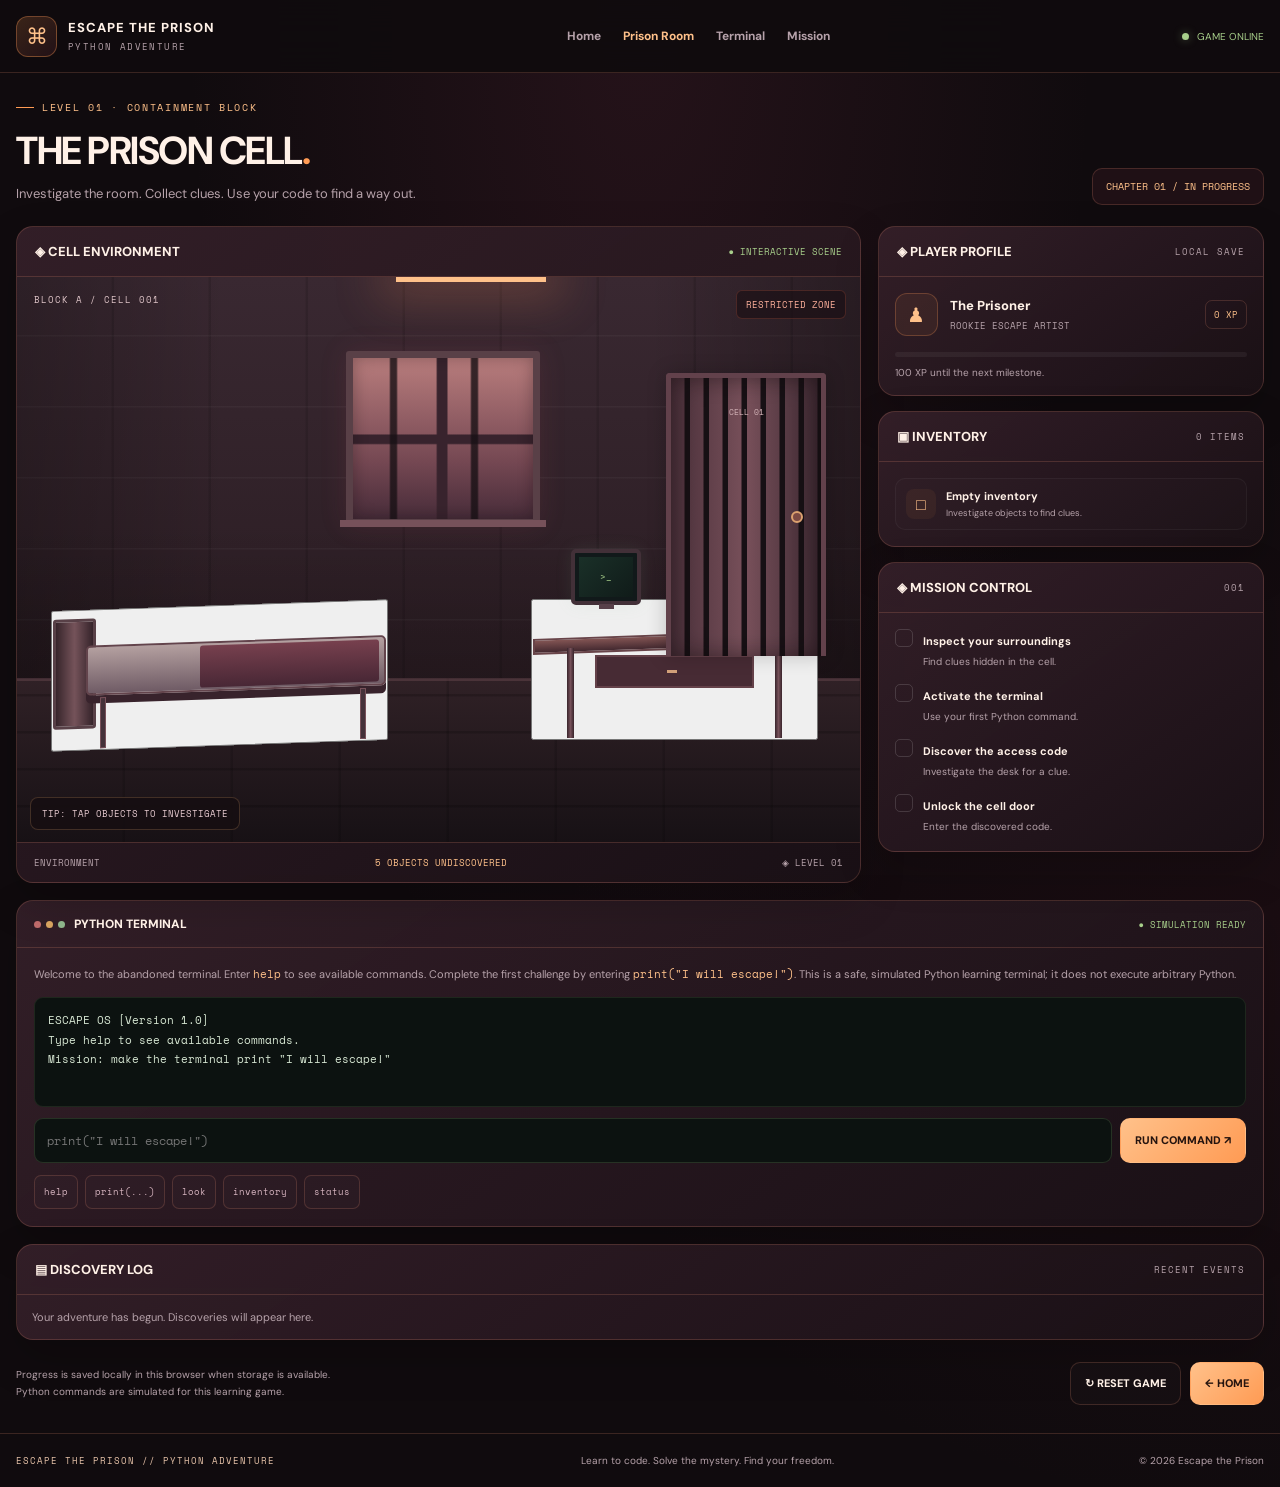
==== prison.html @ 040d76fe "Update print statement from 'Hello' to 'Goodbye'" ====
<!DOCTYPE html>
<html lang="en">
<head>
<meta charset="UTF-8">
<meta name="viewport" content="width=device-width, initial-scale=1.0">
<meta name="theme-color" content="#100b0e">
<meta name="description" content="Escape the Prison — an interactive Python coding adventure. Investigate your cell, discover clues, solve puzzles, and earn your freedom.">
<title>Prison Cell | Escape the Prison</title>

<link rel="preconnect" href="https://fonts.googleapis.com">
<link rel="preconnect" href="https://fonts.gstatic.com" crossorigin>
<link href="https://fonts.googleapis.com/css2?family=DM+Sans:wght@400;500;600;700;800&family=Space+Mono:wght@400;700&display=swap" rel="stylesheet">

<style>
:root {
  --bg:#100b0e;
  --bg2:#190e13;
  --panel:rgba(37,23,30,.88);
  --panel2:rgba(53,28,39,.75);
  --maroon:#702d43;
  --red:#c94e65;
  --orange:#ff9b54;
  --orange-light:#ffc18a;
  --text:#fff1e7;
  --muted:#b6a2aa;
  --border:rgba(255,155,120,.18);
  --green:#a8cf8b;
  --radius:17px;
}

*{box-sizing:border-box;margin:0;padding:0}

html{scroll-behavior:smooth}

body{
  min-height:100vh;
  color:var(--text);
  background:
    radial-gradient(ellipse at 50% 0%,rgba(112,45,67,.22),transparent 50%),
    radial-gradient(ellipse at 100% 65%,rgba(107,30,50,.12),transparent 40%),
    var(--bg);
  font-family:"DM Sans",sans-serif;
  overflow-x:hidden;
}

button,input,textarea{font:inherit}
button,a{-webkit-tap-highlight-color:transparent}
button{cursor:pointer}
button:focus-visible,a:focus-visible,input:focus-visible,textarea:focus-visible{
  outline:2px solid var(--orange);
  outline-offset:3px;
}
a{color:inherit;text-decoration:none}

.container{width:min(1440px,calc(100% - 32px));margin:auto}
.mono{font-family:"Space Mono",monospace}

.navbar{
  position:sticky;
  top:0;
  z-index:50;
  background:rgba(16,11,14,.92);
  border-bottom:1px solid var(--border);
  backdrop-filter:blur(18px);
}

.nav-inner{
  min-height:72px;
  display:flex;
  justify-content:space-between;
  align-items:center;
  gap:20px;
}

.brand{display:flex;align-items:center;gap:11px}
.brand-icon{
  width:41px;height:41px;
  display:grid;place-items:center;
  border:1px solid rgba(255,155,84,.35);
  border-radius:12px;
  background:linear-gradient(140deg,rgba(255,155,84,.18),rgba(112,45,67,.2));
  color:var(--orange-light);
  font-size:22px;
}
.brand-name{font-size:13px;font-weight:800;letter-spacing:1px}
.brand-subtitle{
  display:block;margin-top:4px;
  color:var(--muted);font-size:9px;letter-spacing:1.4px;
  font-family:"Space Mono",monospace;
}
.nav-links{display:flex;align-items:center;gap:22px}
.nav-links a{color:var(--muted);font-size:12px;font-weight:700}
.nav-links a:hover,.nav-links a.active{color:var(--orange-light)}
.status{display:flex;align-items:center;gap:8px;font-size:10px;color:var(--green)}
.status-dot{width:7px;height:7px;background:var(--green);border-radius:50%;box-shadow:0 0 10px #a8cf8b66}

.page-heading{
  padding:27px 0 21px;
  display:flex;
  justify-content:space-between;
  align-items:flex-end;
  gap:20px;
}
.eyebrow{
  display:flex;align-items:center;gap:8px;
  color:var(--orange-light);
  font:10px "Space Mono",monospace;
  letter-spacing:1.7px;
  text-transform:uppercase;
}
.eyebrow:before{content:"";width:18px;height:1px;background:var(--orange)}
h1{font-size:clamp(26px,4vw,39px);letter-spacing:-1.5px;margin-top:10px}
.page-heading p{margin-top:7px;color:var(--muted);font-size:13px;line-height:1.7}
.level-badge{
  border:1px solid var(--border);
  border-radius:10px;
  padding:10px 13px;
  background:rgba(112,45,67,.16);
  color:var(--orange-light);
  white-space:nowrap;
  font:10px "Space Mono",monospace;
}

.glass{
  border:1px solid var(--border);
  border-radius:var(--radius);
  background:linear-gradient(145deg,rgba(54,32,42,.9),rgba(26,17,22,.94));
  box-shadow:0 18px 45px rgba(0,0,0,.19);
}

.game-layout{
  display:grid;
  grid-template-columns:minmax(0,1.75fr) minmax(280px,.8fr);
  gap:17px;
  align-items:start;
}

.scene-panel{overflow:hidden}
.panel-heading{
  display:flex;justify-content:space-between;align-items:center;gap:12px;
  padding:16px 18px;border-bottom:1px solid var(--border);
}
.panel-heading h2{font-size:13px;font-weight:800}
.small-label{font:9px "Space Mono",monospace;color:var(--muted);letter-spacing:1px}
.live-label{color:var(--green);font:9px "Space Mono",monospace}

.room{
  position:relative;
  min-height:420px;
  height:clamp(420px,47vw,565px);
  overflow:hidden;
  isolation:isolate;
  background:#21171b;
}

/* Stylized room environment */
.back-wall{
  position:absolute;inset:0 0 27%;
  background:
    linear-gradient(90deg,rgba(0,0,0,.22),transparent 25%,transparent 75%,rgba(0,0,0,.3)),
    repeating-linear-gradient(0deg,transparent 0 69px,rgba(255,255,255,.035) 70px 71px),
    repeating-linear-gradient(90deg,transparent 0 94px,rgba(0,0,0,.12) 95px 97px),
    linear-gradient(180deg,#392831,#2a1c22);
}
.back-wall:after{
  content:"";
  position:absolute;inset:0;
  background:linear-gradient(180deg,transparent 60%,rgba(0,0,0,.2));
}
.floor{
  position:absolute;bottom:0;left:0;right:0;height:29%;
  background:
    repeating-linear-gradient(0deg,transparent 0 34px,rgba(0,0,0,.19) 35px 37px),
    repeating-linear-gradient(90deg,transparent 0 105px,rgba(0,0,0,.15) 106px 108px),
    linear-gradient(180deg,#302126,#171115);
  clip-path:polygon(0 0,100% 0,100% 100%,0 100%);
}
.floor:before{
  content:"";position:absolute;left:0;right:0;top:0;height:3px;
  background:#6c4a50;opacity:.45;
}

.ceiling-light{
  position:absolute;top:0;left:45%;width:150px;height:5px;
  background:#ffc18a;box-shadow:0 0 45px 17px #e8895940;
}
.room-number{
  position:absolute;top:16px;left:17px;z-index:3;
  color:#dfc5c8;font:9px "Space Mono",monospace;letter-spacing:1px;
}
.room-warning{
  position:absolute;top:13px;right:14px;z-index:3;
  border:1px solid #d86a4838;border-radius:6px;
  padding:7px 9px;background:#190e1399;
  color:#ffb19c;font:9px "Space Mono",monospace;
}

/* Window and bars */
.window-object{
  position:absolute;top:13%;left:39%;width:23%;height:31%;
  min-width:92px;min-height:90px;
  border:7px solid #594047;
  border-radius:3px;
  background:
    linear-gradient(90deg,transparent 46%,#38232d 47% 52%,transparent 53%),
    linear-gradient(0deg,transparent 46%,#38232d 47% 52%,transparent 53%),
    linear-gradient(180deg,#b97d7d,#744752 65%,#472c39);
  box-shadow:0 0 28px #c94e6520,inset 0 0 15px #120a0d55;
}
.window-object:before{
  content:"";position:absolute;inset:0;
  background:repeating-linear-gradient(90deg,transparent 0 20%,#171014 21% 24%,transparent 25% 45%);
  opacity:.8;
}
.window-object:after{
  content:"";position:absolute;left:-13px;right:-13px;bottom:-8px;height:7px;
  background:#76515a;
}

/* Bed */
.bed-object{
  position:absolute;left:4%;bottom:17%;width:40%;height:25%;
  transform:skewY(-2deg);
}
.bed-head{
  position:absolute;left:0;top:5%;width:13%;height:80%;
  border:3px solid #584047;border-radius:3px;
  background:linear-gradient(90deg,#37252b,#75535a,#35232a);
}
.bed-mattress{
  position:absolute;left:10%;right:0;top:25%;height:36%;
  border:2px solid #63444c;border-radius:5px;
  background:linear-gradient(180deg,#b4a0a0,#6f5b65);
  box-shadow:0 8px 0 #38232c;
}
.bed-blanket{
  position:absolute;left:44%;right:2%;top:28%;height:30%;
  border-radius:3px;background:linear-gradient(180deg,#77404e,#482735);
}
.bed-leg{
  position:absolute;bottom:0;width:6px;height:37%;
  background:#443139;border:1px solid #78515a;
}
.bed-leg.one{left:14%}.bed-leg.two{right:6%}

/* Desk */
.desk-object{
  position:absolute;right:5%;bottom:18%;width:34%;height:25%;
}
.desk-top{
  position:absolute;left:0;right:0;top:24%;height:12%;
  border:2px solid #684449;
  background:linear-gradient(180deg,#825453,#42282f);
  transform:skewY(-2deg);
}
.desk-leg{
  position:absolute;top:34%;bottom:0;width:7px;
  background:linear-gradient(90deg,#38242b,#76515a,#39242b);
}
.desk-leg.left{left:12%}.desk-leg.right{right:12%}
.desk-drawer{
  position:absolute;left:22%;right:22%;top:39%;height:24%;
  border:2px solid #644149;background:#472b34;
}
.desk-drawer:after{
  content:"";position:absolute;top:45%;left:45%;width:10px;height:3px;
  background:#d3a17a;
}

/* Terminal on desk */
.terminal-object{
  position:absolute;right:26%;bottom:42%;width:70px;height:56px;
  border:4px solid #423038;border-radius:5px;
  background:#11191a;box-shadow:0 0 17px #8fcf9b18;
}
.terminal-screen{
  position:absolute;inset:4px;
  display:flex;align-items:center;justify-content:center;
  color:#a8cf8b;background:linear-gradient(135deg,#1a3028,#101b19);
  font:9px "Space Mono",monospace;
}
.terminal-object:after{
  content:"";position:absolute;left:24px;bottom:-8px;width:15px;height:5px;background:#574049;
}

/* Door */
.door-object{
  position:absolute;right:4%;top:17%;width:19%;height:50%;
  min-width:64px;
  border:5px solid #62414b;border-bottom:0;border-radius:4px 4px 0 0;
  background:
    repeating-linear-gradient(90deg,transparent 0 13px,#171014 14px 19px),
    linear-gradient(90deg,#4a303a,#78505a,#3b2730);
  box-shadow:inset 0 0 25px #10090c88,0 0 20px #0003;
}
.door-object:before{
  content:"";position:absolute;top:48%;right:12%;width:8px;height:8px;
  border:2px solid #dca16f;border-radius:50%;background:#7d4a43;
}
.door-object:after{
  content:"CELL 01";position:absolute;top:10%;left:0;right:0;
  text-align:center;color:#d6b6ba;font:8px "Space Mono",monospace;
}

/* Interactive object controls */
.room-object{
  cursor:pointer;
  transition:filter .2s,outline-color .2s;
}
.room-object:hover,.room-object:focus-visible{
  filter:brightness(1.22);
  outline:1px solid #ffb87b;
  outline-offset:4px;
}
.room-object:focus{outline-offset:4px}
.object-tip{
  position:absolute;left:50%;bottom:105%;
  transform:translateX(-50%);
  padding:5px 7px;border:1px solid #ffb87b40;border-radius:5px;
  color:#ffe0c4;background:#160e12;
  white-space:nowrap;font:8px "Space Mono",monospace;
  opacity:0;pointer-events:none;transition:opacity .2s;
}
.room-object:hover .object-tip,.room-object:focus-visible .object-tip{opacity:1}

.room-hint{
  position:absolute;left:13px;bottom:12px;z-index:4;
  padding:9px 11px;border:1px solid #ffb87b30;border-radius:8px;
  color:#e7cbd0;background:#160e12df;
  font:9px "Space Mono",monospace;
}

.scene-footer{
  display:flex;align-items:center;justify-content:space-between;gap:10px;
  padding:13px 17px;color:var(--muted);font:9px "Space Mono",monospace;
  border-top:1px solid var(--border);
}
.scene-footer strong{color:var(--orange-light);font-weight:400}

.sidebar{display:grid;gap:15px}
.side-body{padding:16px}
.player-row{display:flex;align-items:center;gap:12px}
.avatar{
  width:43px;height:43px;display:grid;place-items:center;flex-shrink:0;
  border:1px solid #ff9b5440;border-radius:12px;
  color:var(--orange-light);background:#ff9b5412;font-size:20px;
}
.player-name{font-size:13px;font-weight:800}
.player-rank{margin-top:5px;color:var(--muted);font:9px "Space Mono",monospace}
.xp-pill{
  margin-left:auto;padding:7px 8px;border:1px solid var(--border);
  border-radius:7px;color:var(--orange-light);font:9px "Space Mono",monospace;
}
.xp-track{height:5px;margin-top:16px;background:#ffffff0d;border-radius:20px;overflow:hidden}
.xp-fill{height:100%;width:0;background:linear-gradient(90deg,var(--maroon),var(--orange));transition:width .3s}
.xp-note{margin-top:9px;color:var(--muted);font-size:10px}

.object-list{display:grid;gap:8px}
.object-entry{
  display:flex;align-items:center;gap:10px;padding:10px;
  border:1px solid #ffffff0b;border-radius:10px;background:#ffffff03;
}
.object-entry .icon{width:30px;height:30px;display:grid;place-items:center;border-radius:8px;background:#ff9b5410;color:var(--orange-light)}
.object-entry strong{display:block;font-size:11px}
.object-entry small{display:block;margin-top:4px;color:var(--muted);font-size:9px}
.object-entry .state{margin-left:auto;color:#c19aa6;font:8px "Space Mono",monospace}
.object-entry.found{border-color:#a8cf8b30}
.object-entry.found .state{color:var(--green)}

.mission-item{display:flex;align-items:flex-start;gap:10px;margin-bottom:14px}
.mission-item:last-child{margin-bottom:0}
.check{
  width:18px;height:18px;display:grid;place-items:center;flex-shrink:0;
  border:1px solid #ffffff24;border-radius:5px;color:transparent;font-size:11px;
}
.mission-item.done .check{border-color:#a8cf8b66;color:#a8cf8b;background:#a8cf8b13}
.mission-item strong{font-size:11px;font-weight:700}
.mission-item p{margin-top:4px;color:var(--muted);font-size:10px;line-height:1.6}

.action-button,.btn{
  min-height:43px;display:inline-flex;align-items:center;justify-content:center;gap:8px;
  padding:0 14px;border:1px solid transparent;border-radius:10px;
  font-size:11px;font-weight:800;transition:.2s;
}
.primary{
  color:#25140f;background:linear-gradient(135deg,var(--orange-light),var(--orange));
}
.primary:hover{filter:brightness(1.08);transform:translateY(-1px)}
.secondary{border-color:var(--border);color:var(--text);background:#ffffff05}
.secondary:hover{background:#ff9b5410;border-color:#ff9b5466}
.full{width:100%}

.terminal-panel{margin-top:17px;overflow:hidden}
.terminal-toolbar{
  display:flex;align-items:center;justify-content:space-between;gap:10px;
  padding:15px 17px;border-bottom:1px solid var(--border);
}
.terminal-title{display:flex;align-items:center;gap:9px;font-size:12px;font-weight:800}
.terminal-dots{display:flex;gap:5px}
.terminal-dots i{width:7px;height:7px;border-radius:50%;background:#bd6a6a}
.terminal-dots i:nth-child(2){background:#d6a35f}
.terminal-dots i:nth-child(3){background:#8db58a}
.terminal-status{font:9px "Space Mono",monospace;color:var(--green)}
.terminal-content{padding:17px}
.terminal-intro{color:var(--muted);font-size:11px;line-height:1.8;margin-bottom:12px}
.terminal-intro code{color:var(--orange-light);font-family:"Space Mono",monospace}
.terminal-output{
  min-height:110px;max-height:190px;overflow:auto;
  padding:13px;border:1px solid #a8cf8b1c;border-radius:9px;
  color:#d7e7d3;background:#0c1210;
  font:11px/1.8 "Space Mono",monospace;white-space:pre-wrap;overflow-wrap:anywhere;
}
.terminal-line{color:#a8cf8b}
.terminal-error{color:#ff9999}
.terminal-success{color:#ffd09b}
.terminal-form{display:flex;gap:8px;margin-top:11px}
.terminal-form input{
  width:100%;min-width:0;min-height:45px;padding:10px 12px;
  border:1px solid #a8cf8b2b;border-radius:9px;
  color:#cde7c4;background:#0c1210;
  font:12px "Space Mono",monospace;
}
.terminal-form button{flex-shrink:0}
.terminal-help{display:flex;flex-wrap:wrap;gap:7px;margin-top:12px}
.command-chip{
  min-height:34px;padding:6px 9px;border:1px solid var(--border);border-radius:7px;
  color:#d7b5c0;background:#ffffff04;font:9px "Space Mono",monospace;
}
.command-chip:hover{border-color:#ff9b5477;color:var(--orange-light)}

.log-panel{margin-top:17px}
.log-body{padding:15px}
.log-list{display:grid;gap:10px}
.log-line{display:flex;gap:9px;color:var(--muted);font-size:10px;line-height:1.6}
.log-line span{color:var(--orange-light);font-family:"Space Mono",monospace;flex-shrink:0}
.log-empty{color:var(--muted);font-size:11px}

.bottom-actions{
  display:flex;justify-content:space-between;align-items:center;gap:12px;
  padding:22px 0 28px;
}
.bottom-actions p{color:var(--muted);font-size:10px;line-height:1.7}
.action-group{display:flex;flex-wrap:wrap;gap:9px}

.modal-backdrop{
  position:fixed;inset:0;z-index:100;
  display:none;align-items:center;justify-content:center;
  padding:18px;background:#080508d9;backdrop-filter:blur(8px);
}
.modal-backdrop.open{display:flex}
.modal{
  width:min(440px,100%);padding:23px;
  border:1px solid #ff9b5444;border-radius:18px;
  background:linear-gradient(145deg,#351e29,#160f13);
  box-shadow:0 25px 90px #0009;
}
.modal-top{display:flex;align-items:center;justify-content:space-between;gap:12px}
.modal-top h2{font-size:18px}
.close-modal{
  width:35px;height:35px;border:1px solid var(--border);border-radius:9px;
  color:var(--text);background:#ffffff05;font-size:20px;
}
.modal-description{margin-top:14px;color:var(--muted);font-size:12px;line-height:1.8}
.modal-content{margin-top:17px}
.modal-content label{display:block;margin-bottom:8px;color:var(--orange-light);font-size:11px}
.modal-input{
  width:100%;min-height:47px;padding:12px;border:1px solid var(--border);
  border-radius:9px;color:var(--text);background:#100b0e;
}
.modal-feedback{margin-top:12px;min-height:20px;color:var(--muted);font-size:11px;line-height:1.6}
.modal-actions{display:flex;gap:9px;margin-top:15px}
.modal-actions button{flex:1}

.toast{
  position:fixed;right:18px;bottom:18px;z-index:150;
  width:min(350px,calc(100% - 36px));padding:15px 17px;
  border:1px solid #ff9b5444;border-radius:13px;
  background:#21141bef;box-shadow:0 15px 45px #0006;
  opacity:0;transform:translateY(12px);pointer-events:none;transition:.22s;
}
.toast.show{opacity:1;transform:translateY(0)}
.toast strong{display:block;color:var(--orange-light);font-size:12px}
.toast p{margin-top:5px;color:var(--muted);font-size:11px;line-height:1.6}

.footer{border-top:1px solid var(--border);padding:20px 0;color:var(--muted);font-size:10px}
.footer-inner{display:flex;justify-content:space-between;gap:15px;flex-wrap:wrap}
.footer-brand{color:#e8c4aa;font:9px "Space Mono",monospace;letter-spacing:1px}

@media(max-width:1000px){
  .game-layout{grid-template-columns:minmax(0,1.4fr) minmax(250px,.8fr)}
  .room{min-height:380px;height:430px}
  .nav-links{gap:13px}
}
@media(max-width:760px){
  .nav-inner{flex-wrap:wrap;padding:12px 0}
  .nav-links{order:3;width:100%;justify-content:space-between;padding-top:6px}
  .nav-links a{font-size:11px}
  .status{font-size:9px}
  .game-layout{grid-template-columns:1fr}
  .room{height:clamp(370px,90vw,490px);min-height:370px}
  .sidebar{grid-template-columns:repeat(2,minmax(0,1fr))}
  .sidebar .mission-card{grid-column:1/-1}
}
@media(max-width:480px){
  .container{width:calc(100% - 22px)}
  .brand-name{font-size:11px}
  .brand-subtitle{font-size:8px}
  .brand-icon{width:36px;height:36px}
  .status{display:none}
  .page-heading{align-items:flex-start;flex-direction:column}
  h1{font-size:29px}
  .level-badge{font-size:9px}
  .panel-heading{padding:13px}
  .room{height:390px;min-height:390px}
  .window-object{left:35%;width:27%;height:27%}
  .bed-object{left:2%;width:43%}
  .desk-object{right:3%;width:36%}
  .door-object{right:2%;width:19%}
  .terminal-object{width:55px;height:46px;right:25%}
  .room-hint{font-size:8px;max-width:70%;line-height:1.6}
  .sidebar{grid-template-columns:1fr}
  .sidebar .mission-card{grid-column:auto}
  .terminal-form{flex-wrap:wrap}
  .terminal-form button{width:100%}
  .bottom-actions{align-items:flex-start;flex-direction:column}
  .action-group{width:100%}
  .action-group button{flex:1}
}
@media(prefers-reduced-motion:reduce){
  *,*::before,*::after{scroll-behavior:auto!important;transition-duration:.01ms!important}
}
</style>
</head>

<body>
<header class="navbar">
  <div class="container nav-inner">
    <a href="index.html" class="brand" aria-label="Return to Escape the Prison home">
      <div class="brand-icon" aria-hidden="true">⌘</div>
      <div>
        <div class="brand-name">ESCAPE THE PRISON</div>
        <span class="brand-subtitle">PYTHON ADVENTURE</span>
      </div>
    </a>

    <nav class="nav-links" aria-label="Main navigation">
      <a href="index.html">Home</a>
      <a href="#room" class="active">Prison Room</a>
      <a href="#terminal">Terminal</a>
      <a href="#mission">Mission</a>
    </nav>

    <div class="status"><span class="status-dot"></span> GAME ONLINE</div>
  </div>
</header>

<main class="container">
  <section class="page-heading">
    <div>
      <div class="eyebrow">LEVEL 01 · CONTAINMENT BLOCK</div>
      <h1>THE PRISON CELL<span style="color:var(--orange)">.</span></h1>
      <p>Investigate the room. Collect clues. Use your code to find a way out.</p>
    </div>
    <div class="level-badge">CHAPTER 01 / <span id="levelStatus">IN PROGRESS</span></div>
  </section>

  <div class="game-layout">
    <section class="glass scene-panel" id="room">
      <div class="panel-heading">
        <h2>◈ CELL ENVIRONMENT</h2>
        <span class="live-label">● INTERACTIVE SCENE</span>
      </div>

      <div class="room" aria-label="Interactive illustrated prison room">
        <div class="back-wall"></div>
        <div class="ceiling-light"></div>
        <div class="floor"></div>

        <div class="room-number">BLOCK A / CELL 001</div>
        <div class="room-warning">RESTRICTED ZONE</div>

        <button class="window-object room-object" data-object="window" aria-label="Investigate barred window" type="button">
          <span class="object-tip">BARRED WINDOW</span>
        </button>

        <button class="bed-object room-object" data-object="bed" aria-label="Investigate prison bed" type="button">
          <span class="object-tip">OLD BED</span>
          <span class="bed-head"></span>
          <span class="bed-mattress"></span>
          <span class="bed-blanket"></span>
          <span class="bed-leg one"></span>
          <span class="bed-leg two"></span>
        </button>

        <button class="desk-object room-object" data-object="desk" aria-label="Investigate desk and drawer" type="button">
          <span class="object-tip">WOODEN DESK</span>
          <span class="desk-top"></span>
          <span class="desk-leg left"></span>
          <span class="desk-leg right"></span>
          <span class="desk-drawer"></span>
        </button>

        <button class="terminal-object room-object" data-object="computer" aria-label="Investigate abandoned computer" type="button">
          <span class="object-tip">ABANDONED TERMINAL</span>
          <span class="terminal-screen">>_</span>
        </button>

        <button class="door-object room-object" data-object="door" aria-label="Investigate locked cell door" type="button">
          <span class="object-tip">LOCKED EXIT</span>
        </button>

        <div class="room-hint">TIP: TAP OBJECTS TO INVESTIGATE</div>
      </div>

      <div class="scene-footer">
        <span>ENVIRONMENT</span>
        <strong id="sceneStatus">4 OBJECTS UNDISCOVERED</strong>
        <span>◈ LEVEL 01</span>
      </div>
    </section>

    <aside class="sidebar">
      <section class="glass">
        <div class="panel-heading"><h2>◈ PLAYER PROFILE</h2><span class="small-label">LOCAL SAVE</span></div>
        <div class="side-body">
          <div class="player-row">
            <div class="avatar">♟</div>
            <div>
              <div class="player-name">The Prisoner</div>
              <div class="player-rank" id="rankText">ROOKIE ESCAPE ARTIST</div>
            </div>
            <div class="xp-pill"><span id="xpValue">0</span> XP</div>
          </div>
          <div class="xp-track"><div class="xp-fill" id="xpFill"></div></div>
          <p class="xp-note" id="xpNote">Complete tasks to earn experience.</p>
        </div>
      </section>

      <section class="glass">
        <div class="panel-heading"><h2>▣ INVENTORY</h2><span class="small-label" id="inventoryCount">0 ITEMS</span></div>
        <div class="side-body">
          <div class="object-list" id="inventoryList">
            <div class="object-entry">
              <div class="icon">□</div>
              <div><strong>Empty inventory</strong><small>Investigate objects to find clues.</small></div>
            </div>
          </div>
        </div>
      </section>

      <section class="glass mission-card" id="mission">
        <div class="panel-heading"><h2>◈ MISSION CONTROL</h2><span class="small-label">001</span></div>
        <div class="side-body">
          <div class="mission-item" id="taskInspect">
            <span class="check">✓</span>
            <div><strong>Inspect your surroundings</strong><p>Find clues hidden in the cell.</p></div>
          </div>
          <div class="mission-item" id="taskCode">
            <span class="check">✓</span>
            <div><strong>Activate the terminal</strong><p>Use your first Python command.</p></div>
          </div>
          <div class="mission-item" id="taskDesk">
            <span class="check">✓</span>
            <div><strong>Discover the access code</strong><p>Investigate the desk for a clue.</p></div>
          </div>
          <div class="mission-item" id="taskDoor">
            <span class="check">✓</span>
            <div><strong>Unlock the cell door</strong><p>Enter the discovered code.</p></div>
          </div>
        </div>
      </section>
    </aside>
  </div>

  <section class="glass terminal-panel" id="terminal">
    <div class="terminal-toolbar">
      <div class="terminal-title">
        <span class="terminal-dots"><i></i><i></i><i></i></span>
        PYTHON TERMINAL
      </div>
      <span class="terminal-status">● SIMULATION READY</span>
    </div>
    <div class="terminal-content">
      <p class="terminal-intro">
        Welcome to the abandoned terminal. Enter <code>help</code> to see available commands.
        Complete the first challenge by entering <code>print("I will escape!")</code>.
        This is a safe, simulated Python learning terminal; it does not execute arbitrary Python.
      </p>

      <div class="terminal-output" id="terminalOutput" role="log" aria-live="polite">ESCAPE OS [Version 1.0]
Type help to see available commands.
Mission: make the terminal print "I will escape!"</div>

      <form class="terminal-form" id="terminalForm">
        <input id="terminalInput" type="text" maxlength="180" autocomplete="off" spellcheck="false" aria-label="Enter a simulated Python command" placeholder='print("I will escape!")'>
        <button class="action-button primary" type="submit">RUN COMMAND ↗</button>
      </form>

      <div class="terminal-help">
        <button type="button" class="command-chip" data-command="help">help</button>
        <button type="button" class="command-chip" data-command='print("I will escape!")'>print(...)</button>
        <button type="button" class="command-chip" data-command="look">look</button>
        <button type="button" class="command-chip" data-command="inventory">inventory</button>
        <button type="button" class="command-chip" data-command="status">status</button>
      </div>
    </div>
  </section>

  <section class="glass log-panel">
    <div class="panel-heading"><h2>▤ DISCOVERY LOG</h2><span class="small-label">RECENT EVENTS</span></div>
    <div class="log-body">
      <div class="log-list" id="logList" aria-live="polite">
        <p class="log-empty">Your adventure has begun. Discoveries will appear here.</p>
      </div>
    </div>
  </section>

  <div class="bottom-actions">
    <p>Progress is saved locally in this browser when storage is available.<br>Python commands are simulated for this learning game.</p>
    <div class="action-group">
      <button type="button" class="action-button secondary" id="resetButton">↻ RESET GAME</button>
      <a href="index.html" class="action-button primary">← HOME</a>
    </div>
  </div>
</main>

<footer class="footer">
  <div class="container footer-inner">
    <div class="footer-brand">ESCAPE THE PRISON // PYTHON ADVENTURE</div>
    <p>Learn to code. Solve the mystery. Find your freedom.</p>
    <p>© <span id="year"></span> Escape the Prison</p>
  </div>
</footer>

<div class="modal-backdrop" id="modalBackdrop" role="dialog" aria-modal="true" aria-labelledby="modalTitle">
  <section class="modal">
    <div class="modal-top">
      <h2 id="modalTitle">INVESTIGATION</h2>
      <button type="button" class="close-modal" id="closeModal" aria-label="Close dialog">×</button>
    </div>
    <p class="modal-description" id="modalDescription"></p>
    <div class="modal-content" id="modalContent"></div>
    <div class="modal-feedback" id="modalFeedback" aria-live="polite"></div>
    <div class="modal-actions" id="modalActions"></div>
  </section>
</div>

<div class="toast" id="toast" role="status" aria-live="polite">
  <strong id="toastTitle">MISSION CONTROL</strong>
  <p id="toastMessage"></p>
</div>

<script>
"use strict";

/* -------------------------------------------------------
   ESCAPE THE PRISON
   Browser-based game state and simulated Python terminal.
------------------------------------------------------- */

const $ = (selector) => document.querySelector(selector);

const OBJECTS = {
  bed: {
    title: "OLD PRISON BED",
    description: "The mattress is worn out, but something seems tucked beneath its edge.",
    item: "Folded Note",
    icon: "▤",
    clue: 'A folded note reads: "The desk remembers what the guards forget."'
  },
  window: {
    title: "BARRED WINDOW",
    description: "You can see the evening sky through thick metal bars. The window cannot be opened from here.",
    item: "Window Observation",
    icon: "▥",
    clue: "The window offers a view of the cell block. There is no safe exit here; you need to solve the door puzzle."
  },
  desk: {
    title: "WOODEN DESK",
    description: "Inside the drawer, you discover a small card with an access code.",
    item: "Access Card",
    icon: "▣",
    clue: "ACCESS CODE DISCOVERED: 4312. Keep this code for the locked door."
  },
  computer: {
    title: "ABANDONED TERMINAL",
    description: "The old computer still has power. Its screen displays a Python prompt.",
    item: "Terminal Access",
    icon: "⌨",
    clue: 'The terminal is active. Your first challenge is print("I will escape!").'
  },
  door: {
    title: "CONTAINMENT DOOR",
    description: "A heavy steel door blocks the exit. A keypad is mounted beside the frame.",
    item: null,
    icon: "▤",
    clue: "The keypad needs a four-digit access code. Investigate the desk to discover it."
  }
};

const INITIAL_STATE = {
  xp: 0,
  found: [],
  inventory: [],
  codeComplete: false,
  doorUnlocked: false,
  escaped: false,
  logs: []
};

let state = loadState();
let toastTimer = null;
let activeObject = null;
let lastFocusedElement = null;

function loadState() {
  try {
    const raw = localStorage.getItem("escapePrisonCellSaveV1");
    if (raw) {
      const saved = JSON.parse(raw);
      if (
        saved &&
        Array.isArray(saved.found) &&
        Array.isArray(saved.inventory) &&
        Array.isArray(saved.logs) &&
        Number.isFinite(saved.xp)
      ) {
        return {
          ...INITIAL_STATE,
          ...saved,
          xp: Math.max(0, Math.min(100, saved.xp))
        };
      }
    }
  } catch (error) {
    // Play normally if browser storage is disabled or invalid.
  }
  return structuredCloneSafe(INITIAL_STATE);
}

function structuredCloneSafe(value) {
  return JSON.parse(JSON.stringify(value));
}

function saveState() {
  try {
    localStorage.setItem("escapePrisonCellSaveV1", JSON.stringify(state));
  } catch (error) {
    // The current session remains playable without persistent storage.
  }
}

function addLog(message) {
  const time = new Date().toLocaleTimeString([], {
    hour: "2-digit",
    minute: "2-digit"
  });

  state.logs.unshift({ time, message });
  state.logs = state.logs.slice(0, 12);
  renderLog();
  saveState();
}

function showToast(title, message) {
  $("#toastTitle").textContent = title;
  $("#toastMessage").textContent = message;

  const toast = $("#toast");
  toast.classList.add("show");

  clearTimeout(toastTimer);
  toastTimer = setTimeout(() => toast.classList.remove("show"), 3500);
}

function awardXP(amount, reason) {
  const oldXP = state.xp;
  state.xp = Math.min(100, state.xp + amount);
  const earned = state.xp - oldXP;

  if (earned > 0) {
    addLog("+" + earned + " XP — " + reason);
    showToast("EXPERIENCE EARNED", "+" + earned + " XP: " + reason);
  }

  renderProgress();
  saveState();
}

function markTaskDone(id, done = true) {
  const task = document.getElementById(id);
  if (task) task.classList.toggle("done", done);
}

function renderProgress() {
  $("#xpValue").textContent = state.xp;
  $("#xpFill").style.width = state.xp + "%";
  $("#xpNote").textContent =
    state.xp >= 100
      ? "Maximum demo XP reached!"
      : (100 - state.xp) + " XP until the next milestone.";

  $("#rankText").textContent =
    state.xp >= 100 ? "CELL ESCAPE ARTIST" :
    state.xp >= 50 ? "SKILLED INVESTIGATOR" :
    state.xp >= 20 ? "JUNIOR ESCAPE ARTIST" :
    "ROOKIE ESCAPE ARTIST";

  markTaskDone("taskInspect", state.found.includes("bed") && state.found.includes("window"));
  markTaskDone("taskCode", state.codeComplete);
  markTaskDone("taskDesk", state.found.includes("desk"));
  markTaskDone("taskDoor", state.doorUnlocked);

  $("#levelStatus").textContent =
    state.escaped ? "COMPLETED" :
    state.doorUnlocked ? "EXIT OPEN" :
    "IN PROGRESS";

  $("#sceneStatus").textContent =
    state.escaped ? "ESCAPE COMPLETE" :
    state.doorUnlocked ? "EXIT UNLOCKED" :
    (5 - state.found.length) + " OBJECTS UNDISCOVERED";

  renderInventory();
  saveState();
}

function renderInventory() {
  const container = $("#inventoryList");
  container.replaceChildren();

  if (state.inventory.length === 0) {
    const empty = document.createElement("div");
    empty.className = "object-entry";

    const icon = document.createElement("div");
    icon.className = "icon";
    icon.textContent = "□";

    const details = document.createElement("div");
    const title = document.createElement("strong");
    title.textContent = "Empty inventory";
    const subtitle = document.createElement("small");
    subtitle.textContent = "Investigate objects to find clues.";

    details.append(title, subtitle);
    empty.append(icon, details);
    container.append(empty);
  } else {
    state.inventory.forEach((item) => {
      const data = Object.values(OBJECTS).find((obj) => obj.item === item);

      const row = document.createElement("div");
      row.className = "object-entry found";

      const icon = document.createElement("div");
      icon.className = "icon";
      icon.textContent = data ? data.icon : "▣";

      const details = document.createElement("div");
      const title = document.createElement("strong");
      title.textContent = item;
      const subtitle = document.createElement("small");
      subtitle.textContent = "Clue collected";

      const status = document.createElement("span");
      status.className = "state";
      status.textContent = "FOUND";

      details.append(title, subtitle);
      row.append(icon, details, status);
      container.append(row);
    });
  }

  $("#inventoryCount").textContent =
    state.inventory.length + (state.inventory.length === 1 ? " ITEM" : " ITEMS");
}

function renderLog() {
  const container = $("#logList");
  container.replaceChildren();

  if (!state.logs.length) {
    const empty = document.createElement("p");
    empty.className = "log-empty";
    empty.textContent = "Your adventure has begun. Discoveries will appear here.";
    container.append(empty);
    return;
  }

  state.logs.forEach((entry) => {
    const row = document.createElement("div");
    row.className = "log-line";

    const time = document.createElement("span");
    time.textContent = entry.time;

    const message = document.createElement("p");
    message.textContent = entry.message;

    row.append(time, message);
    container.append(row);
  });
}

function addItem(item) {
  if (!item || state.inventory.includes(item)) return false;
  state.inventory.push(item);
  return true;
}

function investigate(key) {
  const data = OBJECTS[key];
  if (!data) return;

  activeObject = key;
  lastFocusedElement = document.activeElement;

  $("#modalTitle").textContent = data.title;
  $("#modalDescription").textContent = data.description;
  $("#modalFeedback").textContent = "";
  $("#modalContent").replaceChildren();
  $("#modalActions").replaceChildren();

  if (key === "door") {
    if (state.escaped) {
      $("#modalDescription").textContent =
        "The door stands open. You have completed this demo escape mission.";
      addModalButton("MISSION COMPLETE", "primary", closeModal);
    } else if (state.doorUnlocked) {
      $("#modalDescription").textContent =
        "The keypad turns green and the cell door slides open. You have a clear path out.";
      addModalButton("ESCAPE THE CELL →", "primary", completeEscape);
    } else {
      const label = document.createElement("label");
      label.htmlFor = "accessCode";
      label.textContent = "ENTER FOUR-DIGIT ACCESS CODE";

      const input = document.createElement("input");
      input.className = "modal-input";
      input.id = "accessCode";
      input.inputMode = "numeric";
      input.maxLength = 4;
      input.placeholder = "••••";
      input.autocomplete = "off";

      const unlock = document.createElement("button");
      unlock.type = "button";
      unlock.className = "action-button primary";
      unlock.textContent = "UNLOCK DOOR";
      unlock.addEventListener("click", () => attemptUnlock(input.value));

      input.addEventListener("keydown", (event) => {
        if (event.key === "Enter") attemptUnlock(input.value);
      });

      $("#modalContent").append(label, input);
      $("#modalActions").append(unlock);

      if (!state.found.includes("desk")) {
        $("#modalFeedback").textContent =
          "Hint: search the desk for the access card.";
      }
    }
  } else if (key === "computer") {
    $("#modalDescription").textContent =
      "The terminal is online. Your Python training console is ready below.";
    addModalButton("OPEN PYTHON TERMINAL ↗", "primary", () => {
      closeModal();
      $("#terminal").scrollIntoView({ behavior: "smooth", block: "start" });
      $("#terminalInput").focus({ preventScroll: true });
    });
  } else {
    const clue = document.createElement("p");
    clue.className = "modal-description";
    clue.textContent = data.clue;
    $("#modalContent").append(clue);

    if (state.found.includes(key)) {
      $("#modalFeedback").textContent = "You have already investigated this object.";
    } else {
      addModalButton("COLLECT CLUE", "primary", () => collectClue(key));
    }
  }

  addModalButton("CLOSE", "secondary", closeModal);
  $("#modalBackdrop").classList.add("open");

  const firstInput = $("#modalContent input");
  if (firstInput) firstInput.focus();
  else $("#modalActions button")?.focus();
}

function addModalButton(text, style, action) {
  const button = document.createElement("button");
  button.type = "button";
  button.className = "action-button " + style;
  button.textContent = text;
  button.addEventListener("click", action);
  $("#modalActions").append(button);
}

function closeModal() {
  $("#modalBackdrop").classList.remove("open");
  activeObject = null;

  if (lastFocusedElement && typeof lastFocusedElement.focus === "function") {
    lastFocusedElement.focus({ preventScroll: true });
  }
}

function collectClue(key) {
  const data = OBJECTS[key];
  if (!data || state.found.includes(key)) return;

  state.found.push(key);
  addItem(data.item);
  closeModal();

  const rewards = { bed: 10, window: 5, desk: 20, computer: 10 };
  awardXP(rewards[key] || 5, "Investigated " + data.title.toLowerCase());

  addLog(data.clue);
  renderProgress();

  showToast("CLUE DISCOVERED", data.item + " added to your inventory.");

  if (key === "desk") {
    showToast("ACCESS CODE FOUND", "Your access code is 4312. Investigate the door.");
  }
}

function attemptUnlock(rawCode) {
  const code = String(rawCode).trim();

  if (!/^\d{4}$/.test(code)) {
    $("#modalFeedback").textContent = "Enter a valid four-digit code.";
    return;
  }

  if (!state.found.includes("desk")) {
    $("#modalFeedback").textContent =
      "You haven't found the access code yet. Investigate the desk first.";
    return;
  }

  if (code !== "4312") {
    $("#modalFeedback").textContent = "ACCESS DENIED. Check the code on your access card.";
    return;
  }

  state.doorUnlocked = true;
  closeModal();
  awardXP(20, "Unlocked the containment door");
  addLog("The cell door is now unlocked.");
  renderProgress();
  showToast("ACCESS GRANTED", "The door is unlocked. Investigate it again to escape.");
}

function completeEscape() {
  if (!state.doorUnlocked || state.escaped) {
    closeModal();
    return;
  }

  state.escaped = true;
  closeModal();
  awardXP(25, "Completed Chapter 01");
  addLog("MISSION COMPLETE — You escaped the first cell.");
  renderProgress();

  showToast("CHAPTER COMPLETE", "You escaped the cell! Chapter 01 completed.");

  $("#sceneStatus").textContent = "ESCAPE COMPLETE";
  $("#levelStatus").textContent = "COMPLETED";
  $("#door").disabled = true;
}

function terminalPrint(text, className = "") {
  const output = $("#terminalOutput");
  const line = document.createElement("div");
  if (className) line.className = className;
  line.textContent = text;
  output.append(line);
  output.scrollTop = output.scrollHeight;
}

function runCommand(raw) {
  const command = raw.trim();
  if (!command) return;

  terminalPrint(">>> " + command, "terminal-line");

  const normalized = command.toLowerCase();

  if (normalized === "help") {
    terminalPrint("AVAILABLE COMMANDS:");
    terminalPrint('print("I will escape!") — complete your first Python task');
    terminalPrint("look — inspect your surroundings");
    terminalPrint("inventory — display collected items");
    terminalPrint("status — show your current progress");
    terminalPrint("clear — clear the terminal");
    terminalPrint("hint — receive a mission hint");
  } else if (normalized === "look") {
    terminalPrint("You are in Cell 001. A bed, barred window, desk, computer, and locked door are visible.");
    terminalPrint("Tap objects in the room to investigate them.");
  } else if (normalized === "inventory") {
    terminalPrint(
      state.inventory.length
        ? "INVENTORY: " + state.inventory.join(", ")
        : "Your inventory is empty. Investigate the room to collect clues."
    );
  } else if (normalized === "status") {
    terminalPrint("XP: " + state.xp + "/100");
    terminalPrint("Discovered objects: " + state.found.length + "/4");
    terminalPrint("Python task: " + (state.codeComplete ? "COMPLETED" : "INCOMPLETE"));
    terminalPrint("Door: " + (state.doorUnlocked ? "UNLOCKED" : "LOCKED"));
  } else if (normalized === "clear") {
    $("#terminalOutput").replaceChildren();
    terminalPrint("ESCAPE OS [Version 1.0]");
    terminalPrint("Terminal cleared. Type help for commands.");
    return;
  } else if (normalized === "hint") {
    terminalPrint(
      state.codeComplete
        ? "Next: investigate the desk, collect the access card, and unlock the door."
        : 'Try print("I will escape!") to complete your first coding task.'
    );
  } else if (isCorrectPrintCommand(command)) {
    terminalPrint("I will escape!", "terminal-success");

    if (!state.codeComplete) {
      state.codeComplete = true;
      awardXP(25, "Completed the first Python challenge");
      addLog("Python mission completed: print statement executed.");
      renderProgress();
      showToast("PYTHON CHALLENGE COMPLETE", "You earned XP for your first coding task.");
    } else {
      terminalPrint("Challenge already completed. Try another command from help.");
    }
  } else {
    terminalPrint("Command not recognized by this training simulator.", "terminal-error");
    terminalPrint('Tip: try print("I will escape!") or enter help.');
  }
}

function isCorrectPrintCommand(command) {
  // Accept common quote styles and optional spaces around the argument.
  return /^print\s*\(\s*(["'])I will escape!\1\s*\)\s*;?$/.test(command);
}

$("#terminalForm").addEventListener("submit", (event) => {
  event.preventDefault();
  const input = $("#terminalInput");
  runCommand(input.value);
  input.value = "";
  input.focus();
});

document.querySelectorAll("[data-command]").forEach((button) => {
  button.addEventListener("click", () => {
    const command = button.dataset.command;
    $("#terminalInput").value = command;
    runCommand(command);
    $("#terminalInput").value = "";
  });
});

document.querySelectorAll("[data-object]").forEach((button) => {
  button.addEventListener("click", () => investigate(button.dataset.object));
});

$("#closeModal").addEventListener("click", closeModal);

$("#modalBackdrop").addEventListener("click", (event) => {
  if (event.target === $("#modalBackdrop")) closeModal();
});

document.addEventListener("keydown", (event) => {
  if (event.key === "Escape" && $("#modalBackdrop").classList.contains("open")) {
    closeModal();
  }
});

$("#resetButton").addEventListener("click", () => {
  const confirmed = window.confirm(
    "Reset your game progress, inventory, clues, and XP? This cannot be undone."
  );

  if (!confirmed) return;

  state = structuredCloneSafe(INITIAL_STATE);
  saveState();
  renderProgress();
  renderLog();

  $("#terminalOutput").replaceChildren();
  terminalPrint("ESCAPE OS [Version 1.0]");
  terminalPrint("Type help to see available commands.");
  terminalPrint('Mission: make the terminal print "I will escape!"');

  showToast("GAME RESET", "Your prison adventure has restarted.");
});

$("#year").textContent = new Date().getFullYear();

/* Restore a saved session. */
renderProgress();
renderLog();

if (state.codeComplete) {
  terminalPrint("Previously completed: print challenge.");
}
if (state.escaped) {
  terminalPrint("CHAPTER 01 COMPLETED — Welcome back, escape artist.", "terminal-success");
}
</script>
</body>
  </html>
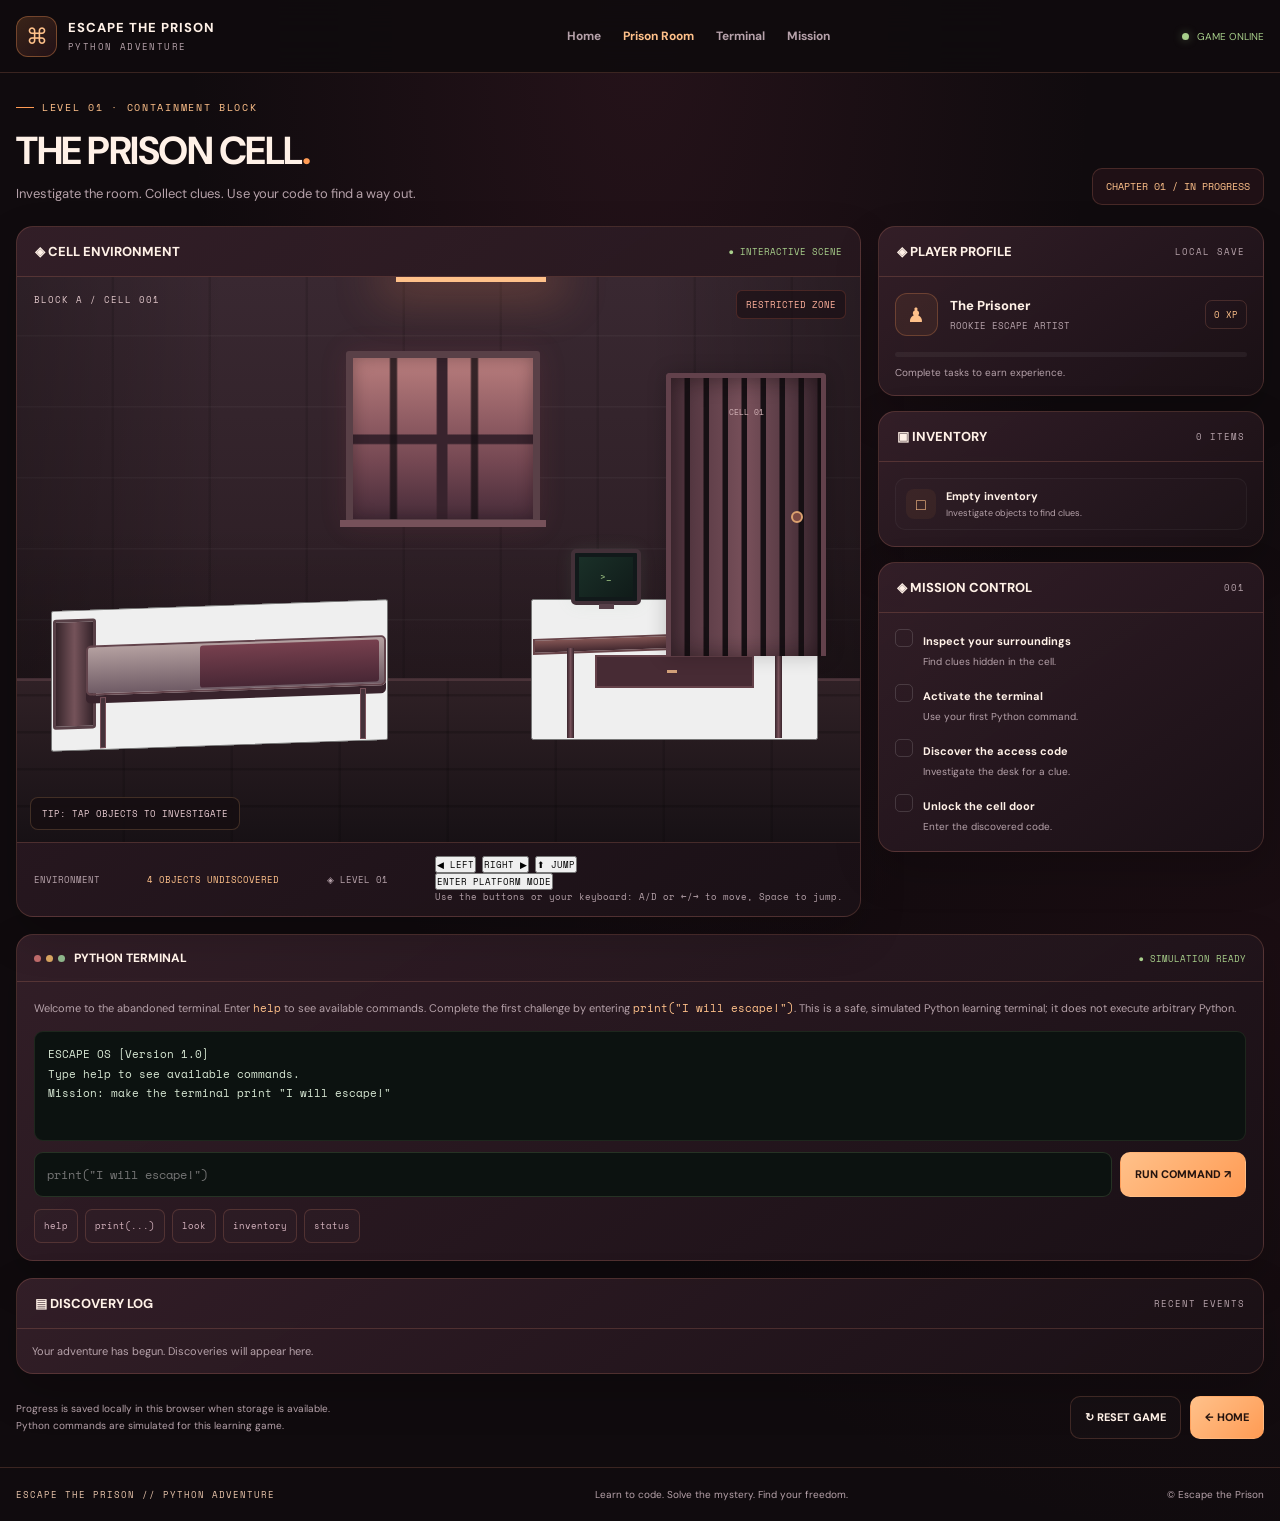
==== commit 9381018f: "Add 2D stickman character and platform challenge" ====
--- a/prison.html
+++ b/prison.html
@@ -608,6 +608,41 @@
         <button class="door-object room-object" data-object="door" aria-label="Investigate locked cell door" type="button">
           <span class="object-tip">LOCKED EXIT</span>
         </button>
+        <!-- 2D STICKMAN -->
+<div class="stickman" id="stickman"
+     role="img" aria-label="Your stickman character">
+
+  <svg viewBox="0 0 46 82" aria-hidden="true">
+    <!-- Head -->
+    <circle class="head" cx="23" cy="13" r="9"/>
+
+    <!-- Body -->
+    <path class="body-part" d="M23 23 L23 49"/>
+
+    <!-- Arms -->
+    <path class="body-part arm-left"
+          d="M23 30 L10 42"/>
+
+    <path class="body-part arm-right"
+          d="M23 30 L36 42"/>
+
+    <!-- Legs -->
+    <path class="body-part leg-left"
+          d="M23 49 L12 70"/>
+
+    <path class="body-part leg-right"
+          d="M23 49 L34 70"/>
+  </svg>
+</div>
+
+<!-- PLATFORMS FOR THE CHALLENGE MODE -->
+<div class="platform platform-one"></div>
+<div class="platform platform-two"></div>
+<div class="platform platform-three"></div>
+
+<div class="platform-exit" id="platformExit">
+  EXIT → REACH ME
+</div>
 
         <div class="room-hint">TIP: TAP OBJECTS TO INVESTIGATE</div>
       </div>
@@ -616,6 +651,38 @@
         <span>ENVIRONMENT</span>
         <strong id="sceneStatus">4 OBJECTS UNDISCOVERED</strong>
         <span>◈ LEVEL 01</span>
+        <!-- STICKMAN CONTROLS -->
+<div class="game-controls">
+
+  <div class="control-group">
+    <button class="game-control"
+            type="button"
+            id="moveLeft"
+            aria-label="Move left">◀ LEFT</button>
+
+    <button class="game-control"
+            type="button"
+            id="moveRight"
+            aria-label="Move right">RIGHT ▶</button>
+
+    <button class="game-control"
+            type="button"
+            id="jumpButton">⬆ JUMP</button>
+  </div>
+
+  <div class="control-group">
+    <button class="game-control"
+            type="button"
+            id="modeButton">
+      ENTER PLATFORM MODE
+    </button>
+  </div>
+
+  <p class="control-hint" id="controlHint">
+    Use the buttons or your keyboard: A/D or ←/→ to move, Space to jump.
+  </p>
+
+</div>
       </div>
     </section>
 
@@ -1174,7 +1241,8 @@
 
   $("#sceneStatus").textContent = "ESCAPE COMPLETE";
   $("#levelStatus").textContent = "COMPLETED";
-  $("#door").disabled = true;
+  const doorButton = document.querySelector('[data-object="door"]');
+if (doorButton) doorButton.disabled = true;
 }
 
 function terminalPrint(text, className = "") {
@@ -1304,6 +1372,284 @@
 });
 
 $("#year").textContent = new Date().getFullYear();
+  /* ==========================================
+   2D STICKMAN MOVEMENT + PLATFORM CHALLENGE
+========================================== */
+
+const stickman = $("#stickman");
+const gameRoom = document.querySelector(".room");
+const modeButton = $("#modeButton");
+const controlHint = $("#controlHint");
+const platformExit = $("#platformExit");
+
+let gameMode = "explore";
+let playerX = 48;
+let playerY = 0;
+let velocityY = 0;
+let grounded = true;
+
+const keys = {
+  left: false,
+  right: false
+};
+
+const PLAYER_SPEED = 3.2;
+const GRAVITY = 0.65;
+const JUMP_POWER = 10.5;
+
+function updateStickman() {
+  stickman.style.left = playerX + "%";
+
+  if (gameMode === "explore") {
+    stickman.style.bottom = "27%";
+    stickman.style.transform = "translateX(-50%)";
+  } else {
+    stickman.style.bottom = `calc(0px + ${playerY}px)`;
+    stickman.style.transform = "translateX(-50%)";
+  }
+}
+
+function setWalking(active) {
+  stickman.classList.toggle("walking", active);
+}
+
+function jump() {
+  if (gameMode === "explore") {
+    showToast(
+      "EXPLORATION MODE",
+      "Switch to Platform Mode to jump between platforms."
+    );
+    return;
+  }
+
+  if (grounded) {
+    velocityY = JUMP_POWER;
+    grounded = false;
+  }
+}
+
+function movePlayer(direction) {
+  if (direction === "left") {
+    playerX -= PLAYER_SPEED;
+  }
+
+  if (direction === "right") {
+    playerX += PLAYER_SPEED;
+  }
+
+  playerX = Math.max(5, Math.min(95, playerX));
+
+  updateStickman();
+}
+
+function setMode(mode) {
+  gameMode = mode;
+  keys.left = false;
+  keys.right = false;
+  setWalking(false);
+
+  if (mode === "platform") {
+    gameRoom.classList.add("platform-mode");
+    modeButton.textContent = "RETURN TO EXPLORATION";
+    controlHint.textContent =
+      "Reach the platforms and jump toward the EXIT marker.";
+
+    playerX = 8;
+    playerY = 0;
+    velocityY = 0;
+    grounded = true;
+
+    showToast(
+      "PLATFORM CHALLENGE",
+      "Move right and jump onto the platforms."
+    );
+  } else {
+    gameRoom.classList.remove("platform-mode");
+    modeButton.textContent = "ENTER PLATFORM MODE";
+    controlHint.textContent =
+      "Use LEFT/RIGHT or A/D. Press SPACE to jump in Platform Mode.";
+
+    playerX = 48;
+    playerY = 0;
+    velocityY = 0;
+    grounded = true;
+  }
+
+  updateStickman();
+}
+
+function platformPhysics() {
+  if (gameMode !== "platform") return;
+
+  const roomHeight = gameRoom.clientHeight;
+  const floorHeight = roomHeight * 0.29;
+  const playerHeight = stickman.offsetHeight;
+
+  const previousY = playerY;
+
+  velocityY -= GRAVITY;
+  playerY += velocityY;
+
+  if (playerY <= 0) {
+    playerY = 0;
+    velocityY = 0;
+    grounded = true;
+  }
+
+  // Land on platforms when falling through their top surface.
+  const platforms = document.querySelectorAll(".platform");
+
+  platforms.forEach((platform) => {
+    const platformRect = platform.getBoundingClientRect();
+    const roomRect = gameRoom.getBoundingClientRect();
+
+    const platformLeft =
+      ((platformRect.left - roomRect.left) / roomRect.width) * 100;
+
+    const platformRight =
+      ((platformRect.right - roomRect.left) / roomRect.width) * 100;
+
+    const platformHeight =
+      roomRect.bottom - platformRect.bottom - floorHeight;
+
+    const playerLeft = playerX - 2;
+    const playerRight = playerX + 2;
+
+    const wasAbove = previousY >= platformHeight;
+    const isFalling = velocityY <= 0;
+    const overlaps =
+      playerRight > platformLeft &&
+      playerLeft < platformRight;
+
+    if (
+      isFalling &&
+      wasAbove &&
+      playerY <= platformHeight &&
+      overlaps
+    ) {
+      playerY = platformHeight;
+      velocityY = 0;
+      grounded = true;
+    }
+  });
+
+  // Keep the player inside the visible room.
+  const maximumHeight = roomHeight - floorHeight - playerHeight;
+
+  if (playerY > maximumHeight) {
+    playerY = maximumHeight;
+    velocityY = 0;
+  }
+
+  // Check whether the player reaches the exit marker.
+  const exitLeft = 86;
+
+  if (playerX >= exitLeft && playerY > roomHeight * 0.2) {
+    showToast(
+      "PLATFORM CHECKPOINT",
+      "You reached the exit marker! More escape levels can be added next."
+    );
+
+    playerX = 82;
+    playerY = 0;
+    velocityY = 0;
+    grounded = true;
+  }
+
+  updateStickman();
+}
+
+let lastFrameTime = 0;
+
+function gameLoop(timestamp) {
+  if (!lastFrameTime) lastFrameTime = timestamp;
+
+  const delta = Math.min((timestamp - lastFrameTime) / 16.67, 2);
+  lastFrameTime = timestamp;
+
+  if (keys.left) movePlayer("left");
+  if (keys.right) movePlayer("right");
+
+  if (gameMode === "platform") {
+    platformPhysics();
+  }
+
+  setWalking(keys.left || keys.right);
+  requestAnimationFrame(gameLoop);
+}
+
+function bindHoldButton(buttonId, direction) {
+  const button = $("#" + buttonId);
+
+  const start = (event) => {
+    event.preventDefault();
+    keys[direction] = true;
+  };
+
+  const stop = () => {
+    keys[direction] = false;
+  };
+
+  button.addEventListener("pointerdown", start);
+  button.addEventListener("pointerup", stop);
+  button.addEventListener("pointerleave", stop);
+  button.addEventListener("pointercancel", stop);
+  button.addEventListener("contextmenu", (event) => {
+    event.preventDefault();
+  });
+}
+
+bindHoldButton("moveLeft", "left");
+bindHoldButton("moveRight", "right");
+
+$("#jumpButton").addEventListener("click", jump);
+
+modeButton.addEventListener("click", () => {
+  setMode(gameMode === "explore" ? "platform" : "explore");
+});
+
+document.addEventListener("keydown", (event) => {
+  if (
+    event.target instanceof HTMLInputElement ||
+    event.target instanceof HTMLTextAreaElement
+  ) {
+    return;
+  }
+
+  if (event.key === "ArrowLeft" || event.key.toLowerCase() === "a") {
+    keys.left = true;
+    event.preventDefault();
+  }
+
+  if (event.key === "ArrowRight" || event.key.toLowerCase() === "d") {
+    keys.right = true;
+    event.preventDefault();
+  }
+
+  if (event.code === "Space" && gameMode === "platform") {
+    event.preventDefault();
+    jump();
+  }
+});
+
+document.addEventListener("keyup", (event) => {
+  if (event.key === "ArrowLeft" || event.key.toLowerCase() === "a") {
+    keys.left = false;
+  }
+
+  if (event.key === "ArrowRight" || event.key.toLowerCase() === "d") {
+    keys.right = false;
+  }
+});
+
+window.addEventListener("blur", () => {
+  keys.left = false;
+  keys.right = false;
+  setWalking(false);
+});
+
+updateStickman();
+requestAnimationFrame(gameLoop);
 
 /* Restore a saved session. */
 renderProgress();
@@ -1315,6 +1661,198 @@
 if (state.escaped) {
   terminalPrint("CHAPTER 01 COMPLETED — Welcome back, escape artist.", "terminal-success");
 }
+  /* ===== 2D STICKMAN CHARACTER ===== */
+
+.stickman {
+  position: absolute;
+  z-index: 10;
+  left: 48%;
+  bottom: 27%;
+  width: 46px;
+  height: 82px;
+  transform: translateX(-50%);
+  pointer-events: none;
+  transition: left 0.08s linear;
+  filter: drop-shadow(0 0 7px #ff9b5440);
+}
+
+.stickman svg {
+  width: 100%;
+  height: 100%;
+  overflow: visible;
+}
+
+.stickman .body-part {
+  fill: none;
+  stroke: #fff1e7;
+  stroke-width: 4;
+  stroke-linecap: round;
+  stroke-linejoin: round;
+}
+
+.stickman .head {
+  fill: #ffb878;
+  stroke: #fff1e7;
+  stroke-width: 2;
+}
+
+.stickman.walking .leg-left {
+  animation: legLeft .22s infinite alternate;
+  transform-origin: 23px 57px;
+}
+
+.stickman.walking .leg-right {
+  animation: legRight .22s infinite alternate;
+  transform-origin: 23px 57px;
+}
+
+.stickman.walking .arm-left {
+  animation: armLeft .22s infinite alternate;
+  transform-origin: 23px 35px;
+}
+
+.stickman.walking .arm-right {
+  animation: armRight .22s infinite alternate;
+  transform-origin: 23px 35px;
+}
+
+@keyframes legLeft {
+  to { transform: rotate(25deg); }
+}
+
+@keyframes legRight {
+  to { transform: rotate(-25deg); }
+}
+
+@keyframes armLeft {
+  to { transform: rotate(-22deg); }
+}
+
+@keyframes armRight {
+  to { transform: rotate(22deg); }
+}
+
+/* ===== GAME CONTROLS ===== */
+
+.game-controls {
+  display: flex;
+  flex-wrap: wrap;
+  align-items: center;
+  justify-content: space-between;
+  gap: 12px;
+  padding: 14px;
+  border-top: 1px solid var(--border);
+  background: #100b0e;
+}
+
+.control-group {
+  display: flex;
+  flex-wrap: wrap;
+  gap: 8px;
+}
+
+.game-control {
+  min-width: 48px;
+  min-height: 46px;
+  padding: 10px 14px;
+  border: 1px solid var(--border);
+  border-radius: 10px;
+  color: var(--orange-light);
+  background: #291821;
+  font: 11px "Space Mono", monospace;
+  touch-action: manipulation;
+  user-select: none;
+}
+
+.game-control:active {
+  background: var(--maroon);
+  transform: scale(.96);
+}
+
+.game-control.active {
+  background: var(--orange);
+  color: #211016;
+}
+
+.control-hint {
+  color: var(--muted);
+  font-size: 10px;
+  line-height: 1.6;
+}
+
+/* ===== PLATFORM CHALLENGE ===== */
+
+.room.platform-mode {
+  background: linear-gradient(#271b28 0%, #171116 100%);
+}
+
+.platform {
+  display: none;
+  position: absolute;
+  z-index: 4;
+  height: 13px;
+  border: 2px solid #98616b;
+  border-radius: 4px;
+  background: linear-gradient(#75404f, #38212d);
+  box-shadow: 0 5px 12px #0006;
+  pointer-events: none;
+}
+
+.platform-mode .platform {
+  display: block;
+}
+
+.platform-one {
+  left: 18%;
+  bottom: 24%;
+  width: 23%;
+}
+
+.platform-two {
+  left: 48%;
+  bottom: 39%;
+  width: 22%;
+}
+
+.platform-three {
+  right: 4%;
+  bottom: 55%;
+  width: 18%;
+}
+
+.platform-exit {
+  display: none;
+  position: absolute;
+  z-index: 5;
+  right: 5%;
+  bottom: 62%;
+  padding: 8px;
+  border: 1px solid var(--orange);
+  border-radius: 7px;
+  color: var(--orange-light);
+  background: #160e12;
+  font: 9px "Space Mono", monospace;
+}
+
+.platform-mode .platform-exit {
+  display: block;
+}
+
+.platform-mode .bed-object,
+.platform-mode .desk-object,
+.platform-mode .terminal-object,
+.platform-mode .window-object,
+.platform-mode .door-object {
+  opacity: .18;
+  pointer-events: none;
+}
+
+@media (prefers-reduced-motion: reduce) {
+  .stickman.walking * {
+    animation: none !important;
+  }
+  }
+  
 </script>
 </body>
   </html>
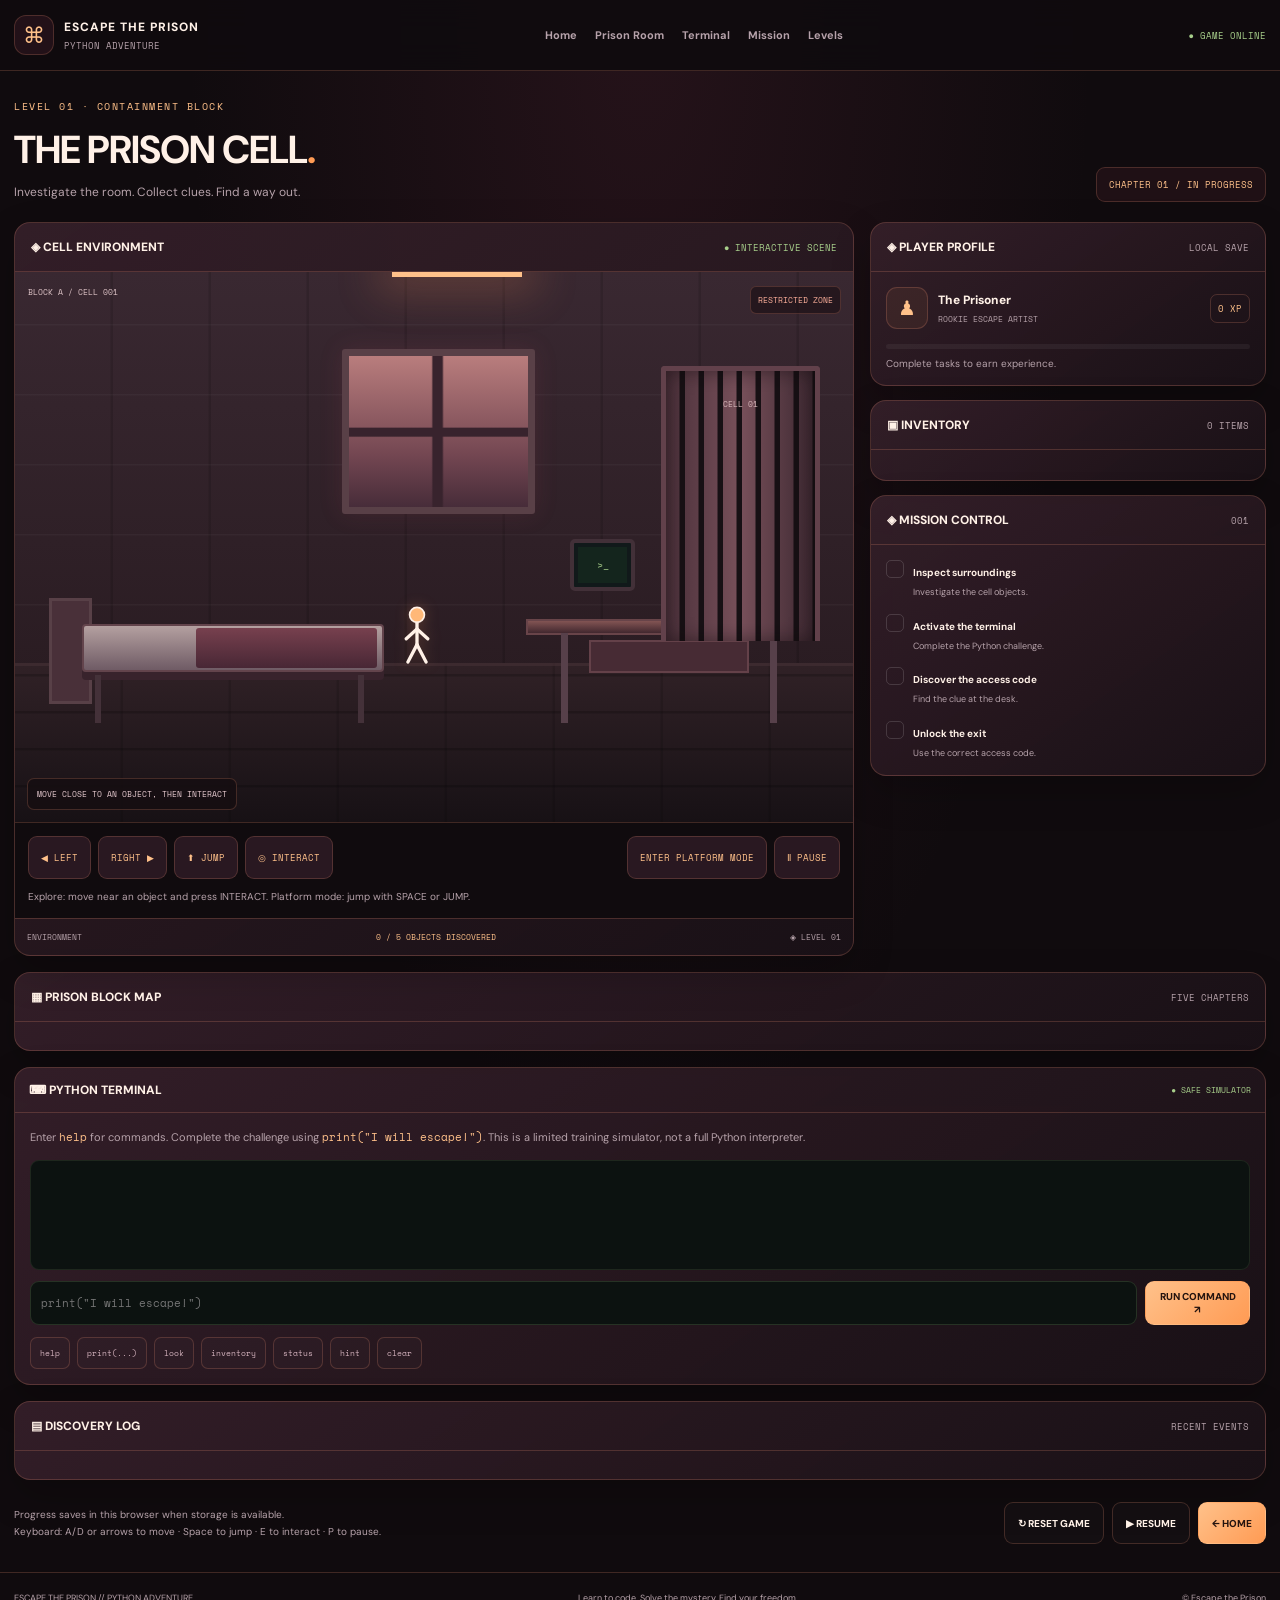
==== commit 348c76ee: "Update prison.html" ====
--- a/prison.html
+++ b/prison.html
@@ -4,530 +4,1342 @@
 <meta charset="UTF-8">
 <meta name="viewport" content="width=device-width, initial-scale=1.0">
 <meta name="theme-color" content="#100b0e">
-<meta name="description" content="Escape the Prison — an interactive Python coding adventure. Investigate your cell, discover clues, solve puzzles, and earn your freedom.">
 <title>Prison Cell | Escape the Prison</title>
 
 <link rel="preconnect" href="https://fonts.googleapis.com">
-<link rel="preconnect" href="https://fonts.gstatic.com" crossorigin>
 <link href="https://fonts.googleapis.com/css2?family=DM+Sans:wght@400;500;600;700;800&family=Space+Mono:wght@400;700&display=swap" rel="stylesheet">
 
 <style>
 :root {
-  --bg:#100b0e;
-  --bg2:#190e13;
-  --panel:rgba(37,23,30,.88);
-  --panel2:rgba(53,28,39,.75);
-  --maroon:#702d43;
-  --red:#c94e65;
-  --orange:#ff9b54;
-  --orange-light:#ffc18a;
-  --text:#fff1e7;
-  --muted:#b6a2aa;
-  --border:rgba(255,155,120,.18);
-  --green:#a8cf8b;
-  --radius:17px;
-}
-
-*{box-sizing:border-box;margin:0;padding:0}
-
-html{scroll-behavior:smooth}
-
-body{
-  min-height:100vh;
-  color:var(--text);
+  --bg: #100b0e;
+  --panel: #21141b;
+  --maroon: #702d43;
+  --orange: #ff9b54;
+  --orange-light: #ffc18a;
+  --text: #fff1e7;
+  --muted: #b6a2aa;
+  --border: rgba(255,155,120,.2);
+  --green: #a8cf8b;
+}
+
+* {
+  box-sizing: border-box;
+  margin: 0;
+  padding: 0;
+}
+
+body {
+  min-height: 100vh;
+  color: var(--text);
   background:
-    radial-gradient(ellipse at 50% 0%,rgba(112,45,67,.22),transparent 50%),
-    radial-gradient(ellipse at 100% 65%,rgba(107,30,50,.12),transparent 40%),
+    radial-gradient(ellipse at top, #702d4338, transparent 50%),
     var(--bg);
-  font-family:"DM Sans",sans-serif;
-  overflow-x:hidden;
-}
-
-button,input,textarea{font:inherit}
-button,a{-webkit-tap-highlight-color:transparent}
-button{cursor:pointer}
-button:focus-visible,a:focus-visible,input:focus-visible,textarea:focus-visible{
-  outline:2px solid var(--orange);
-  outline-offset:3px;
-}
-a{color:inherit;text-decoration:none}
-
-.container{width:min(1440px,calc(100% - 32px));margin:auto}
-.mono{font-family:"Space Mono",monospace}
-
-.navbar{
-  position:sticky;
-  top:0;
-  z-index:50;
-  background:rgba(16,11,14,.92);
-  border-bottom:1px solid var(--border);
-  backdrop-filter:blur(18px);
-}
-
-.nav-inner{
-  min-height:72px;
-  display:flex;
-  justify-content:space-between;
-  align-items:center;
-  gap:20px;
-}
-
-.brand{display:flex;align-items:center;gap:11px}
-.brand-icon{
-  width:41px;height:41px;
-  display:grid;place-items:center;
-  border:1px solid rgba(255,155,84,.35);
-  border-radius:12px;
-  background:linear-gradient(140deg,rgba(255,155,84,.18),rgba(112,45,67,.2));
-  color:var(--orange-light);
-  font-size:22px;
-}
-.brand-name{font-size:13px;font-weight:800;letter-spacing:1px}
-.brand-subtitle{
-  display:block;margin-top:4px;
-  color:var(--muted);font-size:9px;letter-spacing:1.4px;
-  font-family:"Space Mono",monospace;
-}
-.nav-links{display:flex;align-items:center;gap:22px}
-.nav-links a{color:var(--muted);font-size:12px;font-weight:700}
-.nav-links a:hover,.nav-links a.active{color:var(--orange-light)}
-.status{display:flex;align-items:center;gap:8px;font-size:10px;color:var(--green)}
-.status-dot{width:7px;height:7px;background:var(--green);border-radius:50%;box-shadow:0 0 10px #a8cf8b66}
-
-.page-heading{
-  padding:27px 0 21px;
-  display:flex;
-  justify-content:space-between;
-  align-items:flex-end;
-  gap:20px;
-}
-.eyebrow{
-  display:flex;align-items:center;gap:8px;
-  color:var(--orange-light);
-  font:10px "Space Mono",monospace;
-  letter-spacing:1.7px;
-  text-transform:uppercase;
-}
-.eyebrow:before{content:"";width:18px;height:1px;background:var(--orange)}
-h1{font-size:clamp(26px,4vw,39px);letter-spacing:-1.5px;margin-top:10px}
-.page-heading p{margin-top:7px;color:var(--muted);font-size:13px;line-height:1.7}
-.level-badge{
-  border:1px solid var(--border);
-  border-radius:10px;
-  padding:10px 13px;
-  background:rgba(112,45,67,.16);
-  color:var(--orange-light);
-  white-space:nowrap;
-  font:10px "Space Mono",monospace;
-}
-
-.glass{
-  border:1px solid var(--border);
-  border-radius:var(--radius);
-  background:linear-gradient(145deg,rgba(54,32,42,.9),rgba(26,17,22,.94));
-  box-shadow:0 18px 45px rgba(0,0,0,.19);
-}
-
-.game-layout{
-  display:grid;
-  grid-template-columns:minmax(0,1.75fr) minmax(280px,.8fr);
-  gap:17px;
-  align-items:start;
-}
-
-.scene-panel{overflow:hidden}
-.panel-heading{
-  display:flex;justify-content:space-between;align-items:center;gap:12px;
-  padding:16px 18px;border-bottom:1px solid var(--border);
-}
-.panel-heading h2{font-size:13px;font-weight:800}
-.small-label{font:9px "Space Mono",monospace;color:var(--muted);letter-spacing:1px}
-.live-label{color:var(--green);font:9px "Space Mono",monospace}
-
-.room{
-  position:relative;
-  min-height:420px;
-  height:clamp(420px,47vw,565px);
-  overflow:hidden;
-  isolation:isolate;
-  background:#21171b;
-}
-
-/* Stylized room environment */
-.back-wall{
-  position:absolute;inset:0 0 27%;
+  font-family: "DM Sans", sans-serif;
+}
+
+button, input {
+  font: inherit;
+}
+
+button {
+  cursor: pointer;
+  -webkit-tap-highlight-color: transparent;
+}
+
+button:focus-visible,
+input:focus-visible,
+a:focus-visible {
+  outline: 2px solid var(--orange);
+  outline-offset: 3px;
+}
+
+a {
+  color: inherit;
+  text-decoration: none;
+}
+
+.container {
+  width: min(1400px, calc(100% - 28px));
+  margin: auto;
+}
+
+.mono {
+  font-family: "Space Mono", monospace;
+}
+
+.navbar {
+  position: sticky;
+  top: 0;
+  z-index: 50;
+  background: #100b0eee;
+  border-bottom: 1px solid var(--border);
+  backdrop-filter: blur(15px);
+}
+
+.nav-inner {
+  min-height: 70px;
+  display: flex;
+  align-items: center;
+  justify-content: space-between;
+  gap: 15px;
+}
+
+.brand {
+  display: flex;
+  align-items: center;
+  gap: 10px;
+}
+
+.brand-icon {
+  width: 40px;
+  height: 40px;
+  display: grid;
+  place-items: center;
+  border: 1px solid var(--border);
+  border-radius: 12px;
+  color: var(--orange-light);
+  background: #702d4338;
+  font-size: 22px;
+}
+
+.brand-name {
+  font-size: 12px;
+  font-weight: 800;
+  letter-spacing: 1px;
+}
+
+.brand-subtitle {
+  display: block;
+  margin-top: 4px;
+  color: var(--muted);
+  font: 9px "Space Mono", monospace;
+}
+
+.nav-links {
+  display: flex;
+  gap: 18px;
+  flex-wrap: wrap;
+}
+
+.nav-links a {
+  color: var(--muted);
+  font-size: 11px;
+  font-weight: 700;
+}
+
+.nav-links a:hover {
+  color: var(--orange-light);
+}
+
+.status {
+  color: var(--green);
+  font: 9px "Space Mono", monospace;
+}
+
+.heading {
+  padding: 28px 0 20px;
+  display: flex;
+  align-items: flex-end;
+  justify-content: space-between;
+  gap: 15px;
+}
+
+.eyebrow {
+  color: var(--orange-light);
+  font: 10px "Space Mono", monospace;
+  letter-spacing: 1.5px;
+}
+
+h1 {
+  margin-top: 10px;
+  font-size: clamp(27px, 4vw, 39px);
+  letter-spacing: -1px;
+}
+
+.heading p {
+  margin-top: 7px;
+  color: var(--muted);
+  font-size: 12px;
+  line-height: 1.7;
+}
+
+.badge {
+  padding: 10px 12px;
+  border: 1px solid var(--border);
+  border-radius: 9px;
+  color: var(--orange-light);
+  background: #702d4329;
+  white-space: nowrap;
+  font: 9px "Space Mono", monospace;
+}
+
+.glass {
+  overflow: hidden;
+  border: 1px solid var(--border);
+  border-radius: 16px;
+  background: linear-gradient(145deg, #36202ae8, #1a1117f5);
+  box-shadow: 0 16px 40px #0003;
+}
+
+.game-layout {
+  display: grid;
+  grid-template-columns: minmax(0, 1.7fr) minmax(250px, .8fr);
+  align-items: start;
+  gap: 16px;
+}
+
+.panel-heading {
+  min-height: 49px;
+  display: flex;
+  align-items: center;
+  justify-content: space-between;
+  gap: 10px;
+  padding: 14px 16px;
+  border-bottom: 1px solid var(--border);
+}
+
+.panel-heading h2 {
+  font-size: 12px;
+  font-weight: 800;
+}
+
+.small-label {
+  color: var(--muted);
+  font: 9px "Space Mono", monospace;
+}
+
+.live-label {
+  color: var(--green);
+  font: 9px "Space Mono", monospace;
+}
+
+/* ================= ROOM ================= */
+
+.room {
+  position: relative;
+  height: clamp(400px, 48vw, 550px);
+  min-height: 400px;
+  overflow: hidden;
+  isolation: isolate;
+  background: #21171b;
+}
+
+.back-wall {
+  position: absolute;
+  inset: 0 0 27%;
   background:
-    linear-gradient(90deg,rgba(0,0,0,.22),transparent 25%,transparent 75%,rgba(0,0,0,.3)),
-    repeating-linear-gradient(0deg,transparent 0 69px,rgba(255,255,255,.035) 70px 71px),
-    repeating-linear-gradient(90deg,transparent 0 94px,rgba(0,0,0,.12) 95px 97px),
-    linear-gradient(180deg,#392831,#2a1c22);
-}
-.back-wall:after{
-  content:"";
-  position:absolute;inset:0;
-  background:linear-gradient(180deg,transparent 60%,rgba(0,0,0,.2));
-}
-.floor{
-  position:absolute;bottom:0;left:0;right:0;height:29%;
+    repeating-linear-gradient(
+      0deg,
+      transparent 0 68px,
+      #ffffff08 69px 70px
+    ),
+    repeating-linear-gradient(
+      90deg,
+      transparent 0 95px,
+      #0002 96px 98px
+    ),
+    linear-gradient(#392831, #2a1c22);
+}
+
+.floor {
+  position: absolute;
+  inset: auto 0 0;
+  height: 29%;
+  border-top: 3px solid #6c4a5070;
   background:
-    repeating-linear-gradient(0deg,transparent 0 34px,rgba(0,0,0,.19) 35px 37px),
-    repeating-linear-gradient(90deg,transparent 0 105px,rgba(0,0,0,.15) 106px 108px),
-    linear-gradient(180deg,#302126,#171115);
-  clip-path:polygon(0 0,100% 0,100% 100%,0 100%);
-}
-.floor:before{
-  content:"";position:absolute;left:0;right:0;top:0;height:3px;
-  background:#6c4a50;opacity:.45;
-}
-
-.ceiling-light{
-  position:absolute;top:0;left:45%;width:150px;height:5px;
-  background:#ffc18a;box-shadow:0 0 45px 17px #e8895940;
-}
-.room-number{
-  position:absolute;top:16px;left:17px;z-index:3;
-  color:#dfc5c8;font:9px "Space Mono",monospace;letter-spacing:1px;
-}
-.room-warning{
-  position:absolute;top:13px;right:14px;z-index:3;
-  border:1px solid #d86a4838;border-radius:6px;
-  padding:7px 9px;background:#190e1399;
-  color:#ffb19c;font:9px "Space Mono",monospace;
-}
-
-/* Window and bars */
-.window-object{
-  position:absolute;top:13%;left:39%;width:23%;height:31%;
-  min-width:92px;min-height:90px;
-  border:7px solid #594047;
-  border-radius:3px;
+    repeating-linear-gradient(
+      0deg,
+      transparent 0 34px,
+      #0003 35px 37px
+    ),
+    repeating-linear-gradient(
+      90deg,
+      transparent 0 105px,
+      #0002 106px 108px
+    ),
+    linear-gradient(#302126, #171115);
+}
+
+.ceiling-light {
+  position: absolute;
+  top: 0;
+  left: 45%;
+  width: 130px;
+  height: 5px;
+  background: var(--orange-light);
+  box-shadow: 0 0 40px 15px #e8895940;
+}
+
+.room-number,
+.room-warning {
+  position: absolute;
+  top: 14px;
+  z-index: 3;
+  font: 8px "Space Mono", monospace;
+}
+
+.room-number {
+  left: 13px;
+  color: #dfc5c8;
+}
+
+.room-warning {
+  right: 12px;
+  padding: 7px;
+  border: 1px solid var(--border);
+  border-radius: 6px;
+  color: #ffb19c;
+  background: #190e1399;
+}
+
+.room-object {
+  position: absolute;
+  z-index: 4;
+  border: 0;
+  padding: 0;
+  background: transparent;
+  cursor: pointer;
+}
+
+.room-object:hover,
+.room-object:focus-visible {
+  filter: brightness(1.3);
+}
+
+.object-tip {
+  position: absolute;
+  left: 50%;
+  bottom: 105%;
+  transform: translateX(-50%);
+  padding: 5px 7px;
+  border: 1px solid var(--border);
+  border-radius: 5px;
+  color: var(--orange-light);
+  background: #160e12;
+  white-space: nowrap;
+  font: 8px "Space Mono", monospace;
+  opacity: 0;
+  pointer-events: none;
+}
+
+.room-object:hover .object-tip,
+.room-object:focus-visible .object-tip {
+  opacity: 1;
+}
+
+/* Window */
+
+.window-object {
+  top: 14%;
+  left: 39%;
+  width: 23%;
+  height: 30%;
+  min-width: 85px;
+  border: 7px solid #594047;
+  border-radius: 3px;
   background:
-    linear-gradient(90deg,transparent 46%,#38232d 47% 52%,transparent 53%),
-    linear-gradient(0deg,transparent 46%,#38232d 47% 52%,transparent 53%),
-    linear-gradient(180deg,#b97d7d,#744752 65%,#472c39);
-  box-shadow:0 0 28px #c94e6520,inset 0 0 15px #120a0d55;
-}
-.window-object:before{
-  content:"";position:absolute;inset:0;
-  background:repeating-linear-gradient(90deg,transparent 0 20%,#171014 21% 24%,transparent 25% 45%);
-  opacity:.8;
-}
-.window-object:after{
-  content:"";position:absolute;left:-13px;right:-13px;bottom:-8px;height:7px;
-  background:#76515a;
+    linear-gradient(90deg, transparent 46%, #38232d 47% 52%, transparent 53%),
+    linear-gradient(0deg, transparent 46%, #38232d 47% 52%, transparent 53%),
+    linear-gradient(#b97d7d, #744752 65%, #472c39);
+  box-shadow: 0 0 25px #c94e6520;
 }
 
 /* Bed */
-.bed-object{
-  position:absolute;left:4%;bottom:17%;width:40%;height:25%;
-  transform:skewY(-2deg);
-}
-.bed-head{
-  position:absolute;left:0;top:5%;width:13%;height:80%;
-  border:3px solid #584047;border-radius:3px;
-  background:linear-gradient(90deg,#37252b,#75535a,#35232a);
-}
-.bed-mattress{
-  position:absolute;left:10%;right:0;top:25%;height:36%;
-  border:2px solid #63444c;border-radius:5px;
-  background:linear-gradient(180deg,#b4a0a0,#6f5b65);
-  box-shadow:0 8px 0 #38232c;
-}
-.bed-blanket{
-  position:absolute;left:44%;right:2%;top:28%;height:30%;
-  border-radius:3px;background:linear-gradient(180deg,#77404e,#482735);
-}
-.bed-leg{
-  position:absolute;bottom:0;width:6px;height:37%;
-  background:#443139;border:1px solid #78515a;
-}
-.bed-leg.one{left:14%}.bed-leg.two{right:6%}
+
+.bed-object {
+  left: 4%;
+  bottom: 18%;
+  width: 40%;
+  height: 24%;
+}
+
+.bed-head {
+  position: absolute;
+  left: 0;
+  top: 5%;
+  width: 13%;
+  height: 80%;
+  border: 3px solid #584047;
+  background: #493039;
+}
+
+.bed-mattress {
+  position: absolute;
+  left: 10%;
+  right: 0;
+  top: 25%;
+  height: 36%;
+  border: 2px solid #63444c;
+  border-radius: 4px;
+  background: linear-gradient(#b4a0a0, #6f5b65);
+  box-shadow: 0 8px #38232c;
+}
+
+.bed-blanket {
+  position: absolute;
+  left: 44%;
+  right: 2%;
+  top: 28%;
+  height: 30%;
+  border-radius: 3px;
+  background: linear-gradient(#77404e, #482735);
+}
+
+.bed-leg {
+  position: absolute;
+  bottom: 0;
+  width: 6px;
+  height: 37%;
+  background: #443139;
+}
+
+.bed-leg.one { left: 14%; }
+.bed-leg.two { right: 6%; }
 
 /* Desk */
-.desk-object{
-  position:absolute;right:5%;bottom:18%;width:34%;height:25%;
-}
-.desk-top{
-  position:absolute;left:0;right:0;top:24%;height:12%;
-  border:2px solid #684449;
-  background:linear-gradient(180deg,#825453,#42282f);
-  transform:skewY(-2deg);
-}
-.desk-leg{
-  position:absolute;top:34%;bottom:0;width:7px;
-  background:linear-gradient(90deg,#38242b,#76515a,#39242b);
-}
-.desk-leg.left{left:12%}.desk-leg.right{right:12%}
-.desk-drawer{
-  position:absolute;left:22%;right:22%;top:39%;height:24%;
-  border:2px solid #644149;background:#472b34;
-}
-.desk-drawer:after{
-  content:"";position:absolute;top:45%;left:45%;width:10px;height:3px;
-  background:#d3a17a;
-}
-
-/* Terminal on desk */
-.terminal-object{
-  position:absolute;right:26%;bottom:42%;width:70px;height:56px;
-  border:4px solid #423038;border-radius:5px;
-  background:#11191a;box-shadow:0 0 17px #8fcf9b18;
-}
-.terminal-screen{
-  position:absolute;inset:4px;
-  display:flex;align-items:center;justify-content:center;
-  color:#a8cf8b;background:linear-gradient(135deg,#1a3028,#101b19);
-  font:9px "Space Mono",monospace;
-}
-.terminal-object:after{
-  content:"";position:absolute;left:24px;bottom:-8px;width:15px;height:5px;background:#574049;
+
+.desk-object {
+  right: 5%;
+  bottom: 18%;
+  width: 34%;
+  height: 25%;
+}
+
+.desk-top {
+  position: absolute;
+  inset: 24% 0 auto;
+  height: 12%;
+  background: linear-gradient(#825453, #42282f);
+  border: 2px solid #684449;
+}
+
+.desk-leg {
+  position: absolute;
+  top: 34%;
+  bottom: 0;
+  width: 7px;
+  background: #57404a;
+}
+
+.desk-leg.left { left: 12%; }
+.desk-leg.right { right: 12%; }
+
+.desk-drawer {
+  position: absolute;
+  left: 22%;
+  right: 22%;
+  top: 39%;
+  height: 24%;
+  border: 2px solid #644149;
+  background: #472b34;
+}
+
+/* Terminal */
+
+.terminal-object {
+  right: 26%;
+  bottom: 42%;
+  width: 65px;
+  height: 52px;
+  border: 4px solid #423038;
+  border-radius: 5px;
+  background: #11191a;
+}
+
+.terminal-screen {
+  position: absolute;
+  inset: 4px;
+  display: grid;
+  place-items: center;
+  color: var(--green);
+  background: #14251d;
+  font: 10px "Space Mono", monospace;
 }
 
 /* Door */
-.door-object{
-  position:absolute;right:4%;top:17%;width:19%;height:50%;
-  min-width:64px;
-  border:5px solid #62414b;border-bottom:0;border-radius:4px 4px 0 0;
+
+.door-object {
+  right: 4%;
+  top: 17%;
+  width: 19%;
+  height: 50%;
+  min-width: 62px;
+  border: 5px solid #62414b;
+  border-bottom: 0;
+  border-radius: 4px 4px 0 0;
   background:
-    repeating-linear-gradient(90deg,transparent 0 13px,#171014 14px 19px),
-    linear-gradient(90deg,#4a303a,#78505a,#3b2730);
-  box-shadow:inset 0 0 25px #10090c88,0 0 20px #0003;
-}
-.door-object:before{
-  content:"";position:absolute;top:48%;right:12%;width:8px;height:8px;
-  border:2px solid #dca16f;border-radius:50%;background:#7d4a43;
-}
-.door-object:after{
-  content:"CELL 01";position:absolute;top:10%;left:0;right:0;
-  text-align:center;color:#d6b6ba;font:8px "Space Mono",monospace;
-}
-
-/* Interactive object controls */
-.room-object{
-  cursor:pointer;
-  transition:filter .2s,outline-color .2s;
-}
-.room-object:hover,.room-object:focus-visible{
-  filter:brightness(1.22);
-  outline:1px solid #ffb87b;
-  outline-offset:4px;
-}
-.room-object:focus{outline-offset:4px}
-.object-tip{
-  position:absolute;left:50%;bottom:105%;
-  transform:translateX(-50%);
-  padding:5px 7px;border:1px solid #ffb87b40;border-radius:5px;
-  color:#ffe0c4;background:#160e12;
-  white-space:nowrap;font:8px "Space Mono",monospace;
-  opacity:0;pointer-events:none;transition:opacity .2s;
-}
-.room-object:hover .object-tip,.room-object:focus-visible .object-tip{opacity:1}
-
-.room-hint{
-  position:absolute;left:13px;bottom:12px;z-index:4;
-  padding:9px 11px;border:1px solid #ffb87b30;border-radius:8px;
-  color:#e7cbd0;background:#160e12df;
-  font:9px "Space Mono",monospace;
-}
-
-.scene-footer{
-  display:flex;align-items:center;justify-content:space-between;gap:10px;
-  padding:13px 17px;color:var(--muted);font:9px "Space Mono",monospace;
-  border-top:1px solid var(--border);
-}
-.scene-footer strong{color:var(--orange-light);font-weight:400}
-
-.sidebar{display:grid;gap:15px}
-.side-body{padding:16px}
-.player-row{display:flex;align-items:center;gap:12px}
-.avatar{
-  width:43px;height:43px;display:grid;place-items:center;flex-shrink:0;
-  border:1px solid #ff9b5440;border-radius:12px;
-  color:var(--orange-light);background:#ff9b5412;font-size:20px;
-}
-.player-name{font-size:13px;font-weight:800}
-.player-rank{margin-top:5px;color:var(--muted);font:9px "Space Mono",monospace}
-.xp-pill{
-  margin-left:auto;padding:7px 8px;border:1px solid var(--border);
-  border-radius:7px;color:var(--orange-light);font:9px "Space Mono",monospace;
-}
-.xp-track{height:5px;margin-top:16px;background:#ffffff0d;border-radius:20px;overflow:hidden}
-.xp-fill{height:100%;width:0;background:linear-gradient(90deg,var(--maroon),var(--orange));transition:width .3s}
-.xp-note{margin-top:9px;color:var(--muted);font-size:10px}
-
-.object-list{display:grid;gap:8px}
-.object-entry{
-  display:flex;align-items:center;gap:10px;padding:10px;
-  border:1px solid #ffffff0b;border-radius:10px;background:#ffffff03;
-}
-.object-entry .icon{width:30px;height:30px;display:grid;place-items:center;border-radius:8px;background:#ff9b5410;color:var(--orange-light)}
-.object-entry strong{display:block;font-size:11px}
-.object-entry small{display:block;margin-top:4px;color:var(--muted);font-size:9px}
-.object-entry .state{margin-left:auto;color:#c19aa6;font:8px "Space Mono",monospace}
-.object-entry.found{border-color:#a8cf8b30}
-.object-entry.found .state{color:var(--green)}
-
-.mission-item{display:flex;align-items:flex-start;gap:10px;margin-bottom:14px}
-.mission-item:last-child{margin-bottom:0}
-.check{
-  width:18px;height:18px;display:grid;place-items:center;flex-shrink:0;
-  border:1px solid #ffffff24;border-radius:5px;color:transparent;font-size:11px;
-}
-.mission-item.done .check{border-color:#a8cf8b66;color:#a8cf8b;background:#a8cf8b13}
-.mission-item strong{font-size:11px;font-weight:700}
-.mission-item p{margin-top:4px;color:var(--muted);font-size:10px;line-height:1.6}
-
-.action-button,.btn{
-  min-height:43px;display:inline-flex;align-items:center;justify-content:center;gap:8px;
-  padding:0 14px;border:1px solid transparent;border-radius:10px;
-  font-size:11px;font-weight:800;transition:.2s;
-}
-.primary{
-  color:#25140f;background:linear-gradient(135deg,var(--orange-light),var(--orange));
-}
-.primary:hover{filter:brightness(1.08);transform:translateY(-1px)}
-.secondary{border-color:var(--border);color:var(--text);background:#ffffff05}
-.secondary:hover{background:#ff9b5410;border-color:#ff9b5466}
-.full{width:100%}
-
-.terminal-panel{margin-top:17px;overflow:hidden}
-.terminal-toolbar{
-  display:flex;align-items:center;justify-content:space-between;gap:10px;
-  padding:15px 17px;border-bottom:1px solid var(--border);
-}
-.terminal-title{display:flex;align-items:center;gap:9px;font-size:12px;font-weight:800}
-.terminal-dots{display:flex;gap:5px}
-.terminal-dots i{width:7px;height:7px;border-radius:50%;background:#bd6a6a}
-.terminal-dots i:nth-child(2){background:#d6a35f}
-.terminal-dots i:nth-child(3){background:#8db58a}
-.terminal-status{font:9px "Space Mono",monospace;color:var(--green)}
-.terminal-content{padding:17px}
-.terminal-intro{color:var(--muted);font-size:11px;line-height:1.8;margin-bottom:12px}
-.terminal-intro code{color:var(--orange-light);font-family:"Space Mono",monospace}
-.terminal-output{
-  min-height:110px;max-height:190px;overflow:auto;
-  padding:13px;border:1px solid #a8cf8b1c;border-radius:9px;
-  color:#d7e7d3;background:#0c1210;
-  font:11px/1.8 "Space Mono",monospace;white-space:pre-wrap;overflow-wrap:anywhere;
-}
-.terminal-line{color:#a8cf8b}
-.terminal-error{color:#ff9999}
-.terminal-success{color:#ffd09b}
-.terminal-form{display:flex;gap:8px;margin-top:11px}
-.terminal-form input{
-  width:100%;min-width:0;min-height:45px;padding:10px 12px;
-  border:1px solid #a8cf8b2b;border-radius:9px;
-  color:#cde7c4;background:#0c1210;
-  font:12px "Space Mono",monospace;
-}
-.terminal-form button{flex-shrink:0}
-.terminal-help{display:flex;flex-wrap:wrap;gap:7px;margin-top:12px}
-.command-chip{
-  min-height:34px;padding:6px 9px;border:1px solid var(--border);border-radius:7px;
-  color:#d7b5c0;background:#ffffff04;font:9px "Space Mono",monospace;
-}
-.command-chip:hover{border-color:#ff9b5477;color:var(--orange-light)}
-
-.log-panel{margin-top:17px}
-.log-body{padding:15px}
-.log-list{display:grid;gap:10px}
-.log-line{display:flex;gap:9px;color:var(--muted);font-size:10px;line-height:1.6}
-.log-line span{color:var(--orange-light);font-family:"Space Mono",monospace;flex-shrink:0}
-.log-empty{color:var(--muted);font-size:11px}
-
-.bottom-actions{
-  display:flex;justify-content:space-between;align-items:center;gap:12px;
-  padding:22px 0 28px;
-}
-.bottom-actions p{color:var(--muted);font-size:10px;line-height:1.7}
-.action-group{display:flex;flex-wrap:wrap;gap:9px}
-
-.modal-backdrop{
-  position:fixed;inset:0;z-index:100;
-  display:none;align-items:center;justify-content:center;
-  padding:18px;background:#080508d9;backdrop-filter:blur(8px);
-}
-.modal-backdrop.open{display:flex}
-.modal{
-  width:min(440px,100%);padding:23px;
-  border:1px solid #ff9b5444;border-radius:18px;
-  background:linear-gradient(145deg,#351e29,#160f13);
-  box-shadow:0 25px 90px #0009;
-}
-.modal-top{display:flex;align-items:center;justify-content:space-between;gap:12px}
-.modal-top h2{font-size:18px}
-.close-modal{
-  width:35px;height:35px;border:1px solid var(--border);border-radius:9px;
-  color:var(--text);background:#ffffff05;font-size:20px;
-}
-.modal-description{margin-top:14px;color:var(--muted);font-size:12px;line-height:1.8}
-.modal-content{margin-top:17px}
-.modal-content label{display:block;margin-bottom:8px;color:var(--orange-light);font-size:11px}
-.modal-input{
-  width:100%;min-height:47px;padding:12px;border:1px solid var(--border);
-  border-radius:9px;color:var(--text);background:#100b0e;
-}
-.modal-feedback{margin-top:12px;min-height:20px;color:var(--muted);font-size:11px;line-height:1.6}
-.modal-actions{display:flex;gap:9px;margin-top:15px}
-.modal-actions button{flex:1}
-
-.toast{
-  position:fixed;right:18px;bottom:18px;z-index:150;
-  width:min(350px,calc(100% - 36px));padding:15px 17px;
-  border:1px solid #ff9b5444;border-radius:13px;
-  background:#21141bef;box-shadow:0 15px 45px #0006;
-  opacity:0;transform:translateY(12px);pointer-events:none;transition:.22s;
-}
-.toast.show{opacity:1;transform:translateY(0)}
-.toast strong{display:block;color:var(--orange-light);font-size:12px}
-.toast p{margin-top:5px;color:var(--muted);font-size:11px;line-height:1.6}
-
-.footer{border-top:1px solid var(--border);padding:20px 0;color:var(--muted);font-size:10px}
-.footer-inner{display:flex;justify-content:space-between;gap:15px;flex-wrap:wrap}
-.footer-brand{color:#e8c4aa;font:9px "Space Mono",monospace;letter-spacing:1px}
-
-@media(max-width:1000px){
-  .game-layout{grid-template-columns:minmax(0,1.4fr) minmax(250px,.8fr)}
-  .room{min-height:380px;height:430px}
-  .nav-links{gap:13px}
-}
-@media(max-width:760px){
-  .nav-inner{flex-wrap:wrap;padding:12px 0}
-  .nav-links{order:3;width:100%;justify-content:space-between;padding-top:6px}
-  .nav-links a{font-size:11px}
-  .status{font-size:9px}
-  .game-layout{grid-template-columns:1fr}
-  .room{height:clamp(370px,90vw,490px);min-height:370px}
-  .sidebar{grid-template-columns:repeat(2,minmax(0,1fr))}
-  .sidebar .mission-card{grid-column:1/-1}
-}
-@media(max-width:480px){
-  .container{width:calc(100% - 22px)}
-  .brand-name{font-size:11px}
-  .brand-subtitle{font-size:8px}
-  .brand-icon{width:36px;height:36px}
-  .status{display:none}
-  .page-heading{align-items:flex-start;flex-direction:column}
-  h1{font-size:29px}
-  .level-badge{font-size:9px}
-  .panel-heading{padding:13px}
-  .room{height:390px;min-height:390px}
-  .window-object{left:35%;width:27%;height:27%}
-  .bed-object{left:2%;width:43%}
-  .desk-object{right:3%;width:36%}
-  .door-object{right:2%;width:19%}
-  .terminal-object{width:55px;height:46px;right:25%}
-  .room-hint{font-size:8px;max-width:70%;line-height:1.6}
-  .sidebar{grid-template-columns:1fr}
-  .sidebar .mission-card{grid-column:auto}
-  .terminal-form{flex-wrap:wrap}
-  .terminal-form button{width:100%}
-  .bottom-actions{align-items:flex-start;flex-direction:column}
-  .action-group{width:100%}
-  .action-group button{flex:1}
-}
-@media(prefers-reduced-motion:reduce){
-  *,*::before,*::after{scroll-behavior:auto!important;transition-duration:.01ms!important}
+    repeating-linear-gradient(
+      90deg,
+      transparent 0 13px,
+      #171014 14px 19px
+    ),
+    linear-gradient(90deg, #4a303a, #78505a, #3b2730);
+  box-shadow: inset 0 0 20px #10090c88;
+}
+
+.door-object::after {
+  content: "CELL 01";
+  position: absolute;
+  top: 10%;
+  left: 0;
+  right: 0;
+  color: #d6b6ba;
+  text-align: center;
+  font: 8px "Space Mono", monospace;
+}
+
+/* ================= STICKMAN ================= */
+
+.stickman {
+  position: absolute;
+  z-index: 10;
+  left: 48%;
+  bottom: 27%;
+  width: 38px;
+  height: 72px;
+  transform: translateX(-50%);
+  pointer-events: none;
+  filter: drop-shadow(0 0 7px #ff9b5440);
+}
+
+.stickman svg {
+  width: 100%;
+  height: 100%;
+  overflow: visible;
+}
+
+.body-part {
+  fill: none;
+  stroke: #fff1e7;
+  stroke-width: 4;
+  stroke-linecap: round;
+  stroke-linejoin: round;
+}
+
+.head {
+  fill: #ffb878;
+  stroke: #fff1e7;
+  stroke-width: 2;
+}
+
+.stickman.walking .leg-left {
+  animation: legLeft .2s infinite alternate;
+  transform-origin: 23px 57px;
+}
+
+.stickman.walking .leg-right {
+  animation: legRight .2s infinite alternate;
+  transform-origin: 23px 57px;
+}
+
+.stickman.walking .arm-left {
+  animation: armLeft .2s infinite alternate;
+  transform-origin: 23px 35px;
+}
+
+.stickman.walking .arm-right {
+  animation: armRight .2s infinite alternate;
+  transform-origin: 23px 35px;
+}
+
+@keyframes legLeft {
+  to { transform: rotate(25deg); }
+}
+
+@keyframes legRight {
+  to { transform: rotate(-25deg); }
+}
+
+@keyframes armLeft {
+  to { transform: rotate(-22deg); }
+}
+
+@keyframes armRight {
+  to { transform: rotate(22deg); }
+}
+
+/* ================= PLATFORM MODE ================= */
+
+.platform {
+  display: none;
+  position: absolute;
+  z-index: 5;
+  height: 13px;
+  border: 2px solid #98616b;
+  border-radius: 4px;
+  background: linear-gradient(#75404f, #38212d);
+  box-shadow: 0 5px 12px #0006;
+  pointer-events: none;
+}
+
+.platform-mode .platform {
+  display: block;
+}
+
+.platform-one {
+  left: 17%;
+  bottom: 30%;
+  width: 22%;
+}
+
+.platform-two {
+  left: 45%;
+  bottom: 44%;
+  width: 22%;
+}
+
+.platform-three {
+  right: 4%;
+  bottom: 58%;
+  width: 18%;
+}
+
+.platform-exit {
+  display: none;
+  position: absolute;
+  z-index: 6;
+  right: 4%;
+  bottom: 65%;
+  padding: 8px;
+  border: 1px solid var(--orange);
+  border-radius: 7px;
+  color: var(--orange-light);
+  background: #160e12;
+  font: 9px "Space Mono", monospace;
+}
+
+.platform-mode .platform-exit {
+  display: block;
+}
+
+.platform-mode .bed-object,
+.platform-mode .desk-object,
+.platform-mode .terminal-object,
+.platform-mode .window-object,
+.platform-mode .door-object {
+  opacity: .12;
+  pointer-events: none;
+}
+
+.interaction-prompt {
+  display: none;
+  position: absolute;
+  z-index: 20;
+  left: 50%;
+  bottom: 8%;
+  transform: translateX(-50%);
+  padding: 8px 10px;
+  border: 1px solid #ffb87b80;
+  border-radius: 8px;
+  color: #24140e;
+  background: var(--orange-light);
+  white-space: nowrap;
+  font: 9px "Space Mono", monospace;
+}
+
+.interaction-prompt.show {
+  display: block;
+}
+
+.room-hint {
+  position: absolute;
+  z-index: 12;
+  left: 12px;
+  bottom: 12px;
+  max-width: 75%;
+  padding: 9px;
+  border: 1px solid var(--border);
+  border-radius: 7px;
+  color: #e7cbd0;
+  background: #160e12df;
+  font: 8px "Space Mono", monospace;
+  pointer-events: none;
+}
+
+.pause-overlay {
+  display: none;
+  position: absolute;
+  inset: 0;
+  z-index: 30;
+  place-items: center;
+  color: var(--orange-light);
+  background: #100b0ed9;
+  font: 14px "Space Mono", monospace;
+}
+
+.pause-overlay.show {
+  display: grid;
+}
+
+/* ================= CONTROLS ================= */
+
+.game-controls {
+  display: flex;
+  flex-wrap: wrap;
+  justify-content: space-between;
+  align-items: center;
+  gap: 10px;
+  padding: 13px;
+  border-top: 1px solid var(--border);
+  background: #100b0e;
+}
+
+.control-group {
+  display: flex;
+  flex-wrap: wrap;
+  gap: 7px;
+}
+
+.game-control {
+  min-height: 43px;
+  padding: 10px 12px;
+  border: 1px solid var(--border);
+  border-radius: 9px;
+  color: var(--orange-light);
+  background: #291821;
+  font: 9px "Space Mono", monospace;
+  touch-action: none;
+  user-select: none;
+}
+
+.game-control:active {
+  color: #211016;
+  background: var(--orange);
+}
+
+.control-hint {
+  flex-basis: 100%;
+  color: var(--muted);
+  font-size: 10px;
+  line-height: 1.6;
+}
+
+.scene-footer {
+  display: flex;
+  flex-wrap: wrap;
+  justify-content: space-between;
+  gap: 8px;
+  padding: 12px;
+  border-top: 1px solid var(--border);
+  color: var(--muted);
+  font: 8px "Space Mono", monospace;
+}
+
+.scene-footer strong {
+  color: var(--orange-light);
+  font-weight: 400;
+}
+
+/* ================= SIDEBAR ================= */
+
+.sidebar {
+  display: grid;
+  gap: 14px;
+}
+
+.side-body {
+  padding: 15px;
+}
+
+.player-row {
+  display: flex;
+  align-items: center;
+  gap: 10px;
+}
+
+.avatar {
+  width: 42px;
+  height: 42px;
+  display: grid;
+  place-items: center;
+  border: 1px solid var(--border);
+  border-radius: 11px;
+  color: var(--orange-light);
+  background: #ff9b5412;
+  font-size: 20px;
+}
+
+.player-name {
+  font-size: 12px;
+  font-weight: 800;
+}
+
+.player-rank {
+  margin-top: 5px;
+  color: var(--muted);
+  font: 8px "Space Mono", monospace;
+}
+
+.xp-pill {
+  margin-left: auto;
+  padding: 7px;
+  border: 1px solid var(--border);
+  border-radius: 7px;
+  color: var(--orange-light);
+  font: 9px "Space Mono", monospace;
+}
+
+.xp-track {
+  height: 5px;
+  margin-top: 15px;
+  overflow: hidden;
+  border-radius: 20px;
+  background: #ffffff0d;
+}
+
+.xp-fill {
+  width: 0;
+  height: 100%;
+  background: linear-gradient(90deg, var(--maroon), var(--orange));
+  transition: width .3s;
+}
+
+.xp-note {
+  margin-top: 8px;
+  color: var(--muted);
+  font-size: 10px;
+}
+
+.object-list {
+  display: grid;
+  gap: 8px;
+}
+
+.object-entry {
+  display: flex;
+  align-items: center;
+  gap: 9px;
+  padding: 9px;
+  border: 1px solid #ffffff0b;
+  border-radius: 9px;
+  background: #ffffff03;
+}
+
+.object-entry .icon {
+  width: 29px;
+  height: 29px;
+  display: grid;
+  place-items: center;
+  border-radius: 7px;
+  color: var(--orange-light);
+  background: #ff9b5410;
+}
+
+.object-entry strong {
+  display: block;
+  font-size: 10px;
+}
+
+.object-entry small {
+  display: block;
+  margin-top: 4px;
+  color: var(--muted);
+  font-size: 9px;
+}
+
+.object-entry .state {
+  margin-left: auto;
+  color: var(--green);
+  font: 8px "Space Mono", monospace;
+}
+
+.mission-item {
+  display: flex;
+  align-items: flex-start;
+  gap: 9px;
+  margin-bottom: 14px;
+}
+
+.mission-item:last-child {
+  margin-bottom: 0;
+}
+
+.check {
+  width: 18px;
+  height: 18px;
+  display: grid;
+  place-items: center;
+  flex-shrink: 0;
+  border: 1px solid #ffffff24;
+  border-radius: 5px;
+  color: transparent;
+}
+
+.mission-item.done .check {
+  border-color: #a8cf8b66;
+  color: var(--green);
+  background: #a8cf8b13;
+}
+
+.mission-item strong {
+  font-size: 10px;
+}
+
+.mission-item p {
+  margin-top: 4px;
+  color: var(--muted);
+  font-size: 9px;
+  line-height: 1.6;
+}
+
+.action-button {
+  min-height: 42px;
+  display: inline-flex;
+  align-items: center;
+  justify-content: center;
+  gap: 7px;
+  padding: 0 13px;
+  border: 1px solid transparent;
+  border-radius: 9px;
+  font-size: 10px;
+  font-weight: 800;
+}
+
+.primary {
+  color: #25140f;
+  background: linear-gradient(135deg, var(--orange-light), var(--orange));
+}
+
+.secondary {
+  border-color: var(--border);
+  color: var(--text);
+  background: #ffffff05;
+}
+
+.full {
+  width: 100%;
+}
+
+/* ================= LEVELS ================= */
+
+.level-panel,
+.terminal-panel,
+.log-panel {
+  margin-top: 16px;
+}
+
+.level-grid {
+  display: grid;
+  grid-template-columns: repeat(5, minmax(0, 1fr));
+  gap: 8px;
+  padding: 14px;
+}
+
+.level-card {
+  min-height: 85px;
+  padding: 10px;
+  border: 1px solid var(--border);
+  border-radius: 10px;
+  color: var(--muted);
+  background: #ffffff04;
+  text-align: left;
+}
+
+.level-card strong {
+  display: block;
+  color: var(--text);
+  font-size: 10px;
+}
+
+.level-card small {
+  display: block;
+  margin-top: 8px;
+  font: 8px "Space Mono", monospace;
+}
+
+.level-card.unlocked {
+  border-color: #ff9b5466;
+  color: var(--orange-light);
+  background: #ff9b540c;
+}
+
+.level-card.completed {
+  border-color: #a8cf8b66;
+}
+
+.level-card:disabled {
+  opacity: .5;
+  cursor: not-allowed;
+}
+
+/* ================= TERMINAL ================= */
+
+.terminal-toolbar {
+  display: flex;
+  justify-content: space-between;
+  align-items: center;
+  gap: 10px;
+  padding: 14px;
+  border-bottom: 1px solid var(--border);
+}
+
+.terminal-title {
+  font-size: 12px;
+  font-weight: 800;
+}
+
+.terminal-status {
+  color: var(--green);
+  font: 8px "Space Mono", monospace;
+}
+
+.terminal-content {
+  padding: 15px;
+}
+
+.terminal-intro {
+  margin-bottom: 12px;
+  color: var(--muted);
+  font-size: 11px;
+  line-height: 1.8;
+}
+
+.terminal-intro code {
+  color: var(--orange-light);
+  font-family: "Space Mono", monospace;
+}
+
+.terminal-output {
+  min-height: 110px;
+  max-height: 190px;
+  overflow: auto;
+  padding: 13px;
+  border: 1px solid #a8cf8b1c;
+  border-radius: 9px;
+  color: #d7e7d3;
+  background: #0c1210;
+  font: 10px/1.8 "Space Mono", monospace;
+  white-space: pre-wrap;
+  overflow-wrap: anywhere;
+}
+
+.terminal-line {
+  color: var(--green);
+}
+
+.terminal-error {
+  color: #ff9999;
+}
+
+.terminal-success {
+  color: #ffd09b;
+}
+
+.terminal-form {
+  display: flex;
+  gap: 8px;
+  margin-top: 11px;
+}
+
+.terminal-form input {
+  width: 100%;
+  min-width: 0;
+  min-height: 44px;
+  padding: 10px;
+  border: 1px solid #a8cf8b2b;
+  border-radius: 9px;
+  color: #cde7c4;
+  background: #0c1210;
+  font: 11px "Space Mono", monospace;
+}
+
+.terminal-help {
+  display: flex;
+  flex-wrap: wrap;
+  gap: 7px;
+  margin-top: 12px;
+}
+
+.command-chip {
+  min-height: 32px;
+  padding: 6px 9px;
+  border: 1px solid var(--border);
+  border-radius: 7px;
+  color: #d7b5c0;
+  background: #ffffff04;
+  font: 8px "Space Mono", monospace;
+}
+
+.log-body {
+  padding: 14px;
+}
+
+.log-list {
+  display: grid;
+  gap: 9px;
+}
+
+.log-line {
+  display: flex;
+  gap: 9px;
+  color: var(--muted);
+  font-size: 10px;
+  line-height: 1.6;
+}
+
+.log-line span {
+  color: var(--orange-light);
+  font-family: "Space Mono", monospace;
+}
+
+.log-empty {
+  color: var(--muted);
+  font-size: 10px;
+}
+
+.bottom-actions {
+  display: flex;
+  justify-content: space-between;
+  align-items: center;
+  flex-wrap: wrap;
+  gap: 12px;
+  padding: 22px 0 28px;
+}
+
+.bottom-actions p {
+  color: var(--muted);
+  font-size: 10px;
+  line-height: 1.7;
+}
+
+.action-group {
+  display: flex;
+  flex-wrap: wrap;
+  gap: 8px;
+}
+
+/* ================= MODAL + TOAST ================= */
+
+.modal-backdrop {
+  position: fixed;
+  inset: 0;
+  z-index: 100;
+  display: none;
+  align-items: center;
+  justify-content: center;
+  padding: 16px;
+  background: #080508d9;
+  backdrop-filter: blur(8px);
+}
+
+.modal-backdrop.open {
+  display: flex;
+}
+
+.modal {
+  width: min(430px, 100%);
+  max-height: 90vh;
+  overflow: auto;
+  padding: 22px;
+  border: 1px solid #ff9b5444;
+  border-radius: 17px;
+  background: linear-gradient(145deg, #351e29, #160f13);
+}
+
+.modal-top {
+  display: flex;
+  justify-content: space-between;
+  align-items: center;
+  gap: 10px;
+}
+
+.modal-top h2 {
+  font-size: 17px;
+}
+
+.close-modal {
+  width: 34px;
+  height: 34px;
+  border: 1px solid var(--border);
+  border-radius: 8px;
+  color: var(--text);
+  background: #ffffff05;
+  font-size: 20px;
+}
+
+.modal-description {
+  margin-top: 13px;
+  color: var(--muted);
+  font-size: 11px;
+  line-height: 1.8;
+}
+
+.modal-content {
+  margin-top: 16px;
+}
+
+.modal-content label {
+  display: block;
+  margin-bottom: 8px;
+  color: var(--orange-light);
+  font-size: 10px;
+}
+
+.modal-input {
+  width: 100%;
+  min-height: 45px;
+  padding: 11px;
+  border: 1px solid var(--border);
+  border-radius: 8px;
+  color: var(--text);
+  background: var(--bg);
+}
+
+.modal-feedback {
+  min-height: 20px;
+  margin-top: 11px;
+  color: var(--muted);
+  font-size: 10px;
+  line-height: 1.6;
+}
+
+.modal-actions {
+  display: flex;
+  flex-wrap: wrap;
+  gap: 8px;
+  margin-top: 14px;
+}
+
+.modal-actions button {
+  flex: 1;
+}
+
+.toast {
+  position: fixed;
+  right: 16px;
+  bottom: 16px;
+  z-index: 150;
+  width: min(330px, calc(100% - 32px));
+  padding: 14px;
+  border: 1px solid #ff9b5444;
+  border-radius: 12px;
+  background: #21141bef;
+  box-shadow: 0 15px 45px #0006;
+  opacity: 0;
+  transform: translateY(10px);
+  pointer-events: none;
+  transition: .2s;
+}
+
+.toast.show {
+  opacity: 1;
+  transform: translateY(0);
+}
+
+.toast strong {
+  color: var(--orange-light);
+  font-size: 11px;
+}
+
+.toast p {
+  margin-top: 5px;
+  color: var(--muted);
+  font-size: 10px;
+  line-height: 1.6;
+}
+
+.footer {
+  border-top: 1px solid var(--border);
+  padding: 19px 0;
+  color: var(--muted);
+  font-size: 9px;
+}
+
+.footer-inner {
+  display: flex;
+  justify-content: space-between;
+  flex-wrap: wrap;
+  gap: 12px;
+}
+
+@media (max-width: 900px) {
+  .game-layout {
+    grid-template-columns: 1fr;
+  }
+
+  .sidebar {
+    grid-template-columns: repeat(2, minmax(0, 1fr));
+  }
+
+  .mission-card {
+    grid-column: 1 / -1;
+  }
+}
+
+@media (max-width: 600px) {
+  .nav-inner {
+    padding: 12px 0;
+    flex-wrap: wrap;
+  }
+
+  .nav-links {
+    order: 3;
+    width: 100%;
+    justify-content: space-between;
+    gap: 8px;
+  }
+
+  .nav-links a {
+    font-size: 10px;
+  }
+
+  .status {
+    display: none;
+  }
+
+  .heading {
+    align-items: flex-start;
+    flex-direction: column;
+  }
+
+  .room {
+    height: 390px;
+    min-height: 390px;
+  }
+
+  .sidebar {
+    grid-template-columns: 1fr;
+  }
+
+  .mission-card {
+    grid-column: auto;
+  }
+
+  .level-grid {
+    grid-template-columns: repeat(2, minmax(0, 1fr));
+  }
+
+  .game-controls {
+    justify-content: center;
+  }
+
+  .control-group {
+    justify-content: center;
+  }
+
+  .terminal-form {
+    flex-wrap: wrap;
+  }
+
+  .terminal-form button {
+    width: 100%;
+  }
+
+  .bottom-actions {
+    align-items: flex-start;
+    flex-direction: column;
+  }
+}
+
+@media (prefers-reduced-motion: reduce) {
+  *, *::before, *::after {
+    scroll-behavior: auto !important;
+    transition-duration: .01ms !important;
+  }
+
+  .stickman.walking * {
+    animation: none !important;
+  }
 }
 </style>
 </head>
@@ -535,8 +1347,8 @@
 <body>
 <header class="navbar">
   <div class="container nav-inner">
-    <a href="index.html" class="brand" aria-label="Return to Escape the Prison home">
-      <div class="brand-icon" aria-hidden="true">⌘</div>
+    <a href="index.html" class="brand">
+      <div class="brand-icon">⌘</div>
       <div>
         <div class="brand-name">ESCAPE THE PRISON</div>
         <span class="brand-subtitle">PYTHON ADVENTURE</span>
@@ -545,45 +1357,49 @@
 
     <nav class="nav-links" aria-label="Main navigation">
       <a href="index.html">Home</a>
-      <a href="#room" class="active">Prison Room</a>
+      <a href="#room">Prison Room</a>
       <a href="#terminal">Terminal</a>
       <a href="#mission">Mission</a>
+      <a href="#levels">Levels</a>
     </nav>
 
-    <div class="status"><span class="status-dot"></span> GAME ONLINE</div>
+    <div class="status">● GAME ONLINE</div>
   </div>
 </header>
 
 <main class="container">
-  <section class="page-heading">
+  <section class="heading">
     <div>
       <div class="eyebrow">LEVEL 01 · CONTAINMENT BLOCK</div>
-      <h1>THE PRISON CELL<span style="color:var(--orange)">.</span></h1>
-      <p>Investigate the room. Collect clues. Use your code to find a way out.</p>
+      <h1 id="pageTitle">THE PRISON CELL<span style="color:var(--orange)">.</span></h1>
+      <p id="pageSubtitle">Investigate the room. Collect clues. Find a way out.</p>
     </div>
-    <div class="level-badge">CHAPTER 01 / <span id="levelStatus">IN PROGRESS</span></div>
+    <div class="badge">
+      CHAPTER <span id="chapterNumber">01</span> /
+      <span id="levelStatus">IN PROGRESS</span>
+    </div>
   </section>
 
   <div class="game-layout">
-    <section class="glass scene-panel" id="room">
+    <section class="glass" id="roomPanel">
       <div class="panel-heading">
         <h2>◈ CELL ENVIRONMENT</h2>
         <span class="live-label">● INTERACTIVE SCENE</span>
       </div>
 
-      <div class="room" aria-label="Interactive illustrated prison room">
+      <div class="room" id="gameRoom">
         <div class="back-wall"></div>
         <div class="ceiling-light"></div>
         <div class="floor"></div>
 
-        <div class="room-number">BLOCK A / CELL 001</div>
-        <div class="room-warning">RESTRICTED ZONE</div>
-
-        <button class="window-object room-object" data-object="window" aria-label="Investigate barred window" type="button">
+        <div class="room-number" id="roomNumber">BLOCK A / CELL 001</div>
+        <div class="room-warning" id="roomWarning">RESTRICTED ZONE</div>
+
+        <button class="window-object room-object" data-object="window" type="button" aria-label="Investigate window">
           <span class="object-tip">BARRED WINDOW</span>
         </button>
 
-        <button class="bed-object room-object" data-object="bed" aria-label="Investigate prison bed" type="button">
+        <button class="bed-object room-object" data-object="bed" type="button" aria-label="Investigate bed">
           <span class="object-tip">OLD BED</span>
           <span class="bed-head"></span>
           <span class="bed-mattress"></span>
@@ -592,7 +1408,7 @@
           <span class="bed-leg two"></span>
         </button>
 
-        <button class="desk-object room-object" data-object="desk" aria-label="Investigate desk and drawer" type="button">
+        <button class="desk-object room-object" data-object="desk" type="button" aria-label="Investigate desk">
           <span class="object-tip">WOODEN DESK</span>
           <span class="desk-top"></span>
           <span class="desk-leg left"></span>
@@ -600,95 +1416,69 @@
           <span class="desk-drawer"></span>
         </button>
 
-        <button class="terminal-object room-object" data-object="computer" aria-label="Investigate abandoned computer" type="button">
+        <button class="terminal-object room-object" data-object="computer" type="button" aria-label="Investigate terminal">
           <span class="object-tip">ABANDONED TERMINAL</span>
-          <span class="terminal-screen">>_</span>
+          <span class="terminal-screen">&gt;_</span>
         </button>
 
-        <button class="door-object room-object" data-object="door" aria-label="Investigate locked cell door" type="button">
+        <button class="door-object room-object" data-object="door" type="button" aria-label="Investigate cell door">
           <span class="object-tip">LOCKED EXIT</span>
         </button>
-        <!-- 2D STICKMAN -->
-<div class="stickman" id="stickman"
-     role="img" aria-label="Your stickman character">
-
-  <svg viewBox="0 0 46 82" aria-hidden="true">
-    <!-- Head -->
-    <circle class="head" cx="23" cy="13" r="9"/>
-
-    <!-- Body -->
-    <path class="body-part" d="M23 23 L23 49"/>
-
-    <!-- Arms -->
-    <path class="body-part arm-left"
-          d="M23 30 L10 42"/>
-
-    <path class="body-part arm-right"
-          d="M23 30 L36 42"/>
-
-    <!-- Legs -->
-    <path class="body-part leg-left"
-          d="M23 49 L12 70"/>
-
-    <path class="body-part leg-right"
-          d="M23 49 L34 70"/>
-  </svg>
-</div>
-
-<!-- PLATFORMS FOR THE CHALLENGE MODE -->
-<div class="platform platform-one"></div>
-<div class="platform platform-two"></div>
-<div class="platform platform-three"></div>
-
-<div class="platform-exit" id="platformExit">
-  EXIT → REACH ME
-</div>
-
-        <div class="room-hint">TIP: TAP OBJECTS TO INVESTIGATE</div>
+
+        <div class="stickman" id="stickman" role="img" aria-label="Your stickman character">
+          <svg viewBox="0 0 46 82" aria-hidden="true">
+            <circle class="head" cx="23" cy="13" r="9"></circle>
+            <path class="body-part" d="M23 23 L23 49"></path>
+            <path class="body-part arm-left" d="M23 30 L10 42"></path>
+            <path class="body-part arm-right" d="M23 30 L36 42"></path>
+            <path class="body-part leg-left" d="M23 49 L12 70"></path>
+            <path class="body-part leg-right" d="M23 49 L34 70"></path>
+          </svg>
+        </div>
+
+        <div class="platform platform-one"></div>
+        <div class="platform platform-two"></div>
+        <div class="platform platform-three"></div>
+        <div class="platform-exit" id="platformExit">EXIT → REACH ME</div>
+
+        <div class="interaction-prompt" id="interactionPrompt">E / INTERACT</div>
+        <div class="room-hint" id="roomHint">MOVE CLOSE TO AN OBJECT, THEN INTERACT</div>
+        <div class="pause-overlay" id="pauseOverlay">GAME PAUSED</div>
+      </div>
+
+      <!-- Controls belong OUTSIDE .room but INSIDE the scene panel. -->
+      <div class="game-controls">
+        <div class="control-group">
+          <button class="game-control" id="moveLeft" type="button">◀ LEFT</button>
+          <button class="game-control" id="moveRight" type="button">RIGHT ▶</button>
+          <button class="game-control" id="jumpButton" type="button">⬆ JUMP</button>
+          <button class="game-control" id="interactButton" type="button">◎ INTERACT</button>
+        </div>
+
+        <div class="control-group">
+          <button class="game-control" id="modeButton" type="button">ENTER PLATFORM MODE</button>
+          <button class="game-control" id="pauseButton" type="button">Ⅱ PAUSE</button>
+        </div>
+
+        <p class="control-hint" id="controlHint">
+          Explore: move near an object and press INTERACT.
+          Platform mode: jump with SPACE or JUMP.
+        </p>
       </div>
 
       <div class="scene-footer">
         <span>ENVIRONMENT</span>
-        <strong id="sceneStatus">4 OBJECTS UNDISCOVERED</strong>
-        <span>◈ LEVEL 01</span>
-        <!-- STICKMAN CONTROLS -->
-<div class="game-controls">
-
-  <div class="control-group">
-    <button class="game-control"
-            type="button"
-            id="moveLeft"
-            aria-label="Move left">◀ LEFT</button>
-
-    <button class="game-control"
-            type="button"
-            id="moveRight"
-            aria-label="Move right">RIGHT ▶</button>
-
-    <button class="game-control"
-            type="button"
-            id="jumpButton">⬆ JUMP</button>
-  </div>
-
-  <div class="control-group">
-    <button class="game-control"
-            type="button"
-            id="modeButton">
-      ENTER PLATFORM MODE
-    </button>
-  </div>
-
-  <p class="control-hint" id="controlHint">
-    Use the buttons or your keyboard: A/D or ←/→ to move, Space to jump.
-  </p>
-
-</div>
+        <strong id="sceneStatus">0 / 5 OBJECTS DISCOVERED</strong>
+        <span id="sceneLevel">◈ LEVEL 01</span>
       </div>
     </section>
 
     <aside class="sidebar">
       <section class="glass">
-        <div class="panel-heading"><h2>◈ PLAYER PROFILE</h2><span class="small-label">LOCAL SAVE</span></div>
+        <div class="panel-heading">
+          <h2>◈ PLAYER PROFILE</h2>
+          <span class="small-label">LOCAL SAVE</span>
+        </div>
         <div class="side-body">
           <div class="player-row">
             <div class="avatar">♟</div>
@@ -704,88 +1494,103 @@
       </section>
 
       <section class="glass">
-        <div class="panel-heading"><h2>▣ INVENTORY</h2><span class="small-label" id="inventoryCount">0 ITEMS</span></div>
+        <div class="panel-heading">
+          <h2>▣ INVENTORY</h2>
+          <span class="small-label" id="inventoryCount">0 ITEMS</span>
+        </div>
         <div class="side-body">
-          <div class="object-list" id="inventoryList">
-            <div class="object-entry">
-              <div class="icon">□</div>
-              <div><strong>Empty inventory</strong><small>Investigate objects to find clues.</small></div>
-            </div>
-          </div>
+          <div class="object-list" id="inventoryList"></div>
         </div>
       </section>
 
       <section class="glass mission-card" id="mission">
-        <div class="panel-heading"><h2>◈ MISSION CONTROL</h2><span class="small-label">001</span></div>
+        <div class="panel-heading">
+          <h2>◈ MISSION CONTROL</h2>
+          <span class="small-label" id="missionCount">001</span>
+        </div>
+
         <div class="side-body">
           <div class="mission-item" id="taskInspect">
             <span class="check">✓</span>
-            <div><strong>Inspect your surroundings</strong><p>Find clues hidden in the cell.</p></div>
+            <div><strong>Inspect surroundings</strong><p>Investigate the cell objects.</p></div>
           </div>
           <div class="mission-item" id="taskCode">
             <span class="check">✓</span>
-            <div><strong>Activate the terminal</strong><p>Use your first Python command.</p></div>
+            <div><strong>Activate the terminal</strong><p>Complete the Python challenge.</p></div>
           </div>
           <div class="mission-item" id="taskDesk">
             <span class="check">✓</span>
-            <div><strong>Discover the access code</strong><p>Investigate the desk for a clue.</p></div>
+            <div><strong>Discover the access code</strong><p>Find the clue at the desk.</p></div>
           </div>
           <div class="mission-item" id="taskDoor">
             <span class="check">✓</span>
-            <div><strong>Unlock the cell door</strong><p>Enter the discovered code.</p></div>
+            <div><strong>Unlock the exit</strong><p>Use the correct access code.</p></div>
           </div>
         </div>
       </section>
     </aside>
   </div>
 
+  <section class="glass level-panel" id="levels">
+    <div class="panel-heading">
+      <h2>▦ PRISON BLOCK MAP</h2>
+      <span class="small-label">FIVE CHAPTERS</span>
+    </div>
+    <div class="level-grid" id="levelGrid"></div>
+  </section>
+
   <section class="glass terminal-panel" id="terminal">
     <div class="terminal-toolbar">
-      <div class="terminal-title">
-        <span class="terminal-dots"><i></i><i></i><i></i></span>
-        PYTHON TERMINAL
-      </div>
-      <span class="terminal-status">● SIMULATION READY</span>
+      <div class="terminal-title">⌨ PYTHON TERMINAL</div>
+      <span class="terminal-status">● SAFE SIMULATOR</span>
     </div>
+
     <div class="terminal-content">
       <p class="terminal-intro">
-        Welcome to the abandoned terminal. Enter <code>help</code> to see available commands.
-        Complete the first challenge by entering <code>print("I will escape!")</code>.
-        This is a safe, simulated Python learning terminal; it does not execute arbitrary Python.
+        Enter <code>help</code> for commands. Complete the challenge using
+        <code>print("I will escape!")</code>. This is a limited training
+        simulator, not a full Python interpreter.
       </p>
 
-      <div class="terminal-output" id="terminalOutput" role="log" aria-live="polite">ESCAPE OS [Version 1.0]
-Type help to see available commands.
-Mission: make the terminal print "I will escape!"</div>
+      <div class="terminal-output" id="terminalOutput" role="log" aria-live="polite"></div>
 
       <form class="terminal-form" id="terminalForm">
-        <input id="terminalInput" type="text" maxlength="180" autocomplete="off" spellcheck="false" aria-label="Enter a simulated Python command" placeholder='print("I will escape!")'>
+        <input id="terminalInput" type="text" maxlength="180" autocomplete="off"
+          spellcheck="false" aria-label="Enter a simulated Python command"
+          placeholder='print("I will escape!")'>
         <button class="action-button primary" type="submit">RUN COMMAND ↗</button>
       </form>
 
       <div class="terminal-help">
-        <button type="button" class="command-chip" data-command="help">help</button>
-        <button type="button" class="command-chip" data-command='print("I will escape!")'>print(...)</button>
-        <button type="button" class="command-chip" data-command="look">look</button>
-        <button type="button" class="command-chip" data-command="inventory">inventory</button>
-        <button type="button" class="command-chip" data-command="status">status</button>
+        <button class="command-chip" type="button" data-command="help">help</button>
+        <button class="command-chip" type="button" data-command='print("I will escape!")'>print(...)</button>
+        <button class="command-chip" type="button" data-command="look">look</button>
+        <button class="command-chip" type="button" data-command="inventory">inventory</button>
+        <button class="command-chip" type="button" data-command="status">status</button>
+        <button class="command-chip" type="button" data-command="hint">hint</button>
+        <button class="command-chip" type="button" data-command="clear">clear</button>
       </div>
     </div>
   </section>
 
   <section class="glass log-panel">
-    <div class="panel-heading"><h2>▤ DISCOVERY LOG</h2><span class="small-label">RECENT EVENTS</span></div>
+    <div class="panel-heading">
+      <h2>▤ DISCOVERY LOG</h2>
+      <span class="small-label">RECENT EVENTS</span>
+    </div>
     <div class="log-body">
-      <div class="log-list" id="logList" aria-live="polite">
-        <p class="log-empty">Your adventure has begun. Discoveries will appear here.</p>
-      </div>
+      <div class="log-list" id="logList" aria-live="polite"></div>
     </div>
   </section>
 
   <div class="bottom-actions">
-    <p>Progress is saved locally in this browser when storage is available.<br>Python commands are simulated for this learning game.</p>
+    <p>
+      Progress saves in this browser when storage is available.<br>
+      Keyboard: A/D or arrows to move · Space to jump · E to interact · P to pause.
+    </p>
     <div class="action-group">
-      <button type="button" class="action-button secondary" id="resetButton">↻ RESET GAME</button>
+      <button class="action-button secondary" id="resetButton" type="button">↻ RESET GAME</button>
+      <button class="action-button secondary" id="resumeButton" type="button">▶ RESUME</button>
       <a href="index.html" class="action-button primary">← HOME</a>
     </div>
   </div>
@@ -793,17 +1598,18 @@
 
 <footer class="footer">
   <div class="container footer-inner">
-    <div class="footer-brand">ESCAPE THE PRISON // PYTHON ADVENTURE</div>
+    <div>ESCAPE THE PRISON // PYTHON ADVENTURE</div>
     <p>Learn to code. Solve the mystery. Find your freedom.</p>
     <p>© <span id="year"></span> Escape the Prison</p>
   </div>
 </footer>
 
-<div class="modal-backdrop" id="modalBackdrop" role="dialog" aria-modal="true" aria-labelledby="modalTitle">
+<div class="modal-backdrop" id="modalBackdrop" role="dialog"
+  aria-modal="true" aria-labelledby="modalTitle">
   <section class="modal">
     <div class="modal-top">
       <h2 id="modalTitle">INVESTIGATION</h2>
-      <button type="button" class="close-modal" id="closeModal" aria-label="Close dialog">×</button>
+      <button class="close-modal" id="closeModal" type="button" aria-label="Close dialog">×</button>
     </div>
     <p class="modal-description" id="modalDescription"></p>
     <div class="modal-content" id="modalContent"></div>
@@ -815,1044 +1621,4 @@
 <div class="toast" id="toast" role="status" aria-live="polite">
   <strong id="toastTitle">MISSION CONTROL</strong>
   <p id="toastMessage"></p>
-</div>
-
-<script>
-"use strict";
-
-/* -------------------------------------------------------
-   ESCAPE THE PRISON
-   Browser-based game state and simulated Python terminal.
-------------------------------------------------------- */
-
-const $ = (selector) => document.querySelector(selector);
-
-const OBJECTS = {
-  bed: {
-    title: "OLD PRISON BED",
-    description: "The mattress is worn out, but something seems tucked beneath its edge.",
-    item: "Folded Note",
-    icon: "▤",
-    clue: 'A folded note reads: "The desk remembers what the guards forget."'
-  },
-  window: {
-    title: "BARRED WINDOW",
-    description: "You can see the evening sky through thick metal bars. The window cannot be opened from here.",
-    item: "Window Observation",
-    icon: "▥",
-    clue: "The window offers a view of the cell block. There is no safe exit here; you need to solve the door puzzle."
-  },
-  desk: {
-    title: "WOODEN DESK",
-    description: "Inside the drawer, you discover a small card with an access code.",
-    item: "Access Card",
-    icon: "▣",
-    clue: "ACCESS CODE DISCOVERED: 4312. Keep this code for the locked door."
-  },
-  computer: {
-    title: "ABANDONED TERMINAL",
-    description: "The old computer still has power. Its screen displays a Python prompt.",
-    item: "Terminal Access",
-    icon: "⌨",
-    clue: 'The terminal is active. Your first challenge is print("I will escape!").'
-  },
-  door: {
-    title: "CONTAINMENT DOOR",
-    description: "A heavy steel door blocks the exit. A keypad is mounted beside the frame.",
-    item: null,
-    icon: "▤",
-    clue: "The keypad needs a four-digit access code. Investigate the desk to discover it."
-  }
-};
-
-const INITIAL_STATE = {
-  xp: 0,
-  found: [],
-  inventory: [],
-  codeComplete: false,
-  doorUnlocked: false,
-  escaped: false,
-  logs: []
-};
-
-let state = loadState();
-let toastTimer = null;
-let activeObject = null;
-let lastFocusedElement = null;
-
-function loadState() {
-  try {
-    const raw = localStorage.getItem("escapePrisonCellSaveV1");
-    if (raw) {
-      const saved = JSON.parse(raw);
-      if (
-        saved &&
-        Array.isArray(saved.found) &&
-        Array.isArray(saved.inventory) &&
-        Array.isArray(saved.logs) &&
-        Number.isFinite(saved.xp)
-      ) {
-        return {
-          ...INITIAL_STATE,
-          ...saved,
-          xp: Math.max(0, Math.min(100, saved.xp))
-        };
-      }
-    }
-  } catch (error) {
-    // Play normally if browser storage is disabled or invalid.
-  }
-  return structuredCloneSafe(INITIAL_STATE);
-}
-
-function structuredCloneSafe(value) {
-  return JSON.parse(JSON.stringify(value));
-}
-
-function saveState() {
-  try {
-    localStorage.setItem("escapePrisonCellSaveV1", JSON.stringify(state));
-  } catch (error) {
-    // The current session remains playable without persistent storage.
-  }
-}
-
-function addLog(message) {
-  const time = new Date().toLocaleTimeString([], {
-    hour: "2-digit",
-    minute: "2-digit"
-  });
-
-  state.logs.unshift({ time, message });
-  state.logs = state.logs.slice(0, 12);
-  renderLog();
-  saveState();
-}
-
-function showToast(title, message) {
-  $("#toastTitle").textContent = title;
-  $("#toastMessage").textContent = message;
-
-  const toast = $("#toast");
-  toast.classList.add("show");
-
-  clearTimeout(toastTimer);
-  toastTimer = setTimeout(() => toast.classList.remove("show"), 3500);
-}
-
-function awardXP(amount, reason) {
-  const oldXP = state.xp;
-  state.xp = Math.min(100, state.xp + amount);
-  const earned = state.xp - oldXP;
-
-  if (earned > 0) {
-    addLog("+" + earned + " XP — " + reason);
-    showToast("EXPERIENCE EARNED", "+" + earned + " XP: " + reason);
-  }
-
-  renderProgress();
-  saveState();
-}
-
-function markTaskDone(id, done = true) {
-  const task = document.getElementById(id);
-  if (task) task.classList.toggle("done", done);
-}
-
-function renderProgress() {
-  $("#xpValue").textContent = state.xp;
-  $("#xpFill").style.width = state.xp + "%";
-  $("#xpNote").textContent =
-    state.xp >= 100
-      ? "Maximum demo XP reached!"
-      : (100 - state.xp) + " XP until the next milestone.";
-
-  $("#rankText").textContent =
-    state.xp >= 100 ? "CELL ESCAPE ARTIST" :
-    state.xp >= 50 ? "SKILLED INVESTIGATOR" :
-    state.xp >= 20 ? "JUNIOR ESCAPE ARTIST" :
-    "ROOKIE ESCAPE ARTIST";
-
-  markTaskDone("taskInspect", state.found.includes("bed") && state.found.includes("window"));
-  markTaskDone("taskCode", state.codeComplete);
-  markTaskDone("taskDesk", state.found.includes("desk"));
-  markTaskDone("taskDoor", state.doorUnlocked);
-
-  $("#levelStatus").textContent =
-    state.escaped ? "COMPLETED" :
-    state.doorUnlocked ? "EXIT OPEN" :
-    "IN PROGRESS";
-
-  $("#sceneStatus").textContent =
-    state.escaped ? "ESCAPE COMPLETE" :
-    state.doorUnlocked ? "EXIT UNLOCKED" :
-    (5 - state.found.length) + " OBJECTS UNDISCOVERED";
-
-  renderInventory();
-  saveState();
-}
-
-function renderInventory() {
-  const container = $("#inventoryList");
-  container.replaceChildren();
-
-  if (state.inventory.length === 0) {
-    const empty = document.createElement("div");
-    empty.className = "object-entry";
-
-    const icon = document.createElement("div");
-    icon.className = "icon";
-    icon.textContent = "□";
-
-    const details = document.createElement("div");
-    const title = document.createElement("strong");
-    title.textContent = "Empty inventory";
-    const subtitle = document.createElement("small");
-    subtitle.textContent = "Investigate objects to find clues.";
-
-    details.append(title, subtitle);
-    empty.append(icon, details);
-    container.append(empty);
-  } else {
-    state.inventory.forEach((item) => {
-      const data = Object.values(OBJECTS).find((obj) => obj.item === item);
-
-      const row = document.createElement("div");
-      row.className = "object-entry found";
-
-      const icon = document.createElement("div");
-      icon.className = "icon";
-      icon.textContent = data ? data.icon : "▣";
-
-      const details = document.createElement("div");
-      const title = document.createElement("strong");
-      title.textContent = item;
-      const subtitle = document.createElement("small");
-      subtitle.textContent = "Clue collected";
-
-      const status = document.createElement("span");
-      status.className = "state";
-      status.textContent = "FOUND";
-
-      details.append(title, subtitle);
-      row.append(icon, details, status);
-      container.append(row);
-    });
-  }
-
-  $("#inventoryCount").textContent =
-    state.inventory.length + (state.inventory.length === 1 ? " ITEM" : " ITEMS");
-}
-
-function renderLog() {
-  const container = $("#logList");
-  container.replaceChildren();
-
-  if (!state.logs.length) {
-    const empty = document.createElement("p");
-    empty.className = "log-empty";
-    empty.textContent = "Your adventure has begun. Discoveries will appear here.";
-    container.append(empty);
-    return;
-  }
-
-  state.logs.forEach((entry) => {
-    const row = document.createElement("div");
-    row.className = "log-line";
-
-    const time = document.createElement("span");
-    time.textContent = entry.time;
-
-    const message = document.createElement("p");
-    message.textContent = entry.message;
-
-    row.append(time, message);
-    container.append(row);
-  });
-}
-
-function addItem(item) {
-  if (!item || state.inventory.includes(item)) return false;
-  state.inventory.push(item);
-  return true;
-}
-
-function investigate(key) {
-  const data = OBJECTS[key];
-  if (!data) return;
-
-  activeObject = key;
-  lastFocusedElement = document.activeElement;
-
-  $("#modalTitle").textContent = data.title;
-  $("#modalDescription").textContent = data.description;
-  $("#modalFeedback").textContent = "";
-  $("#modalContent").replaceChildren();
-  $("#modalActions").replaceChildren();
-
-  if (key === "door") {
-    if (state.escaped) {
-      $("#modalDescription").textContent =
-        "The door stands open. You have completed this demo escape mission.";
-      addModalButton("MISSION COMPLETE", "primary", closeModal);
-    } else if (state.doorUnlocked) {
-      $("#modalDescription").textContent =
-        "The keypad turns green and the cell door slides open. You have a clear path out.";
-      addModalButton("ESCAPE THE CELL →", "primary", completeEscape);
-    } else {
-      const label = document.createElement("label");
-      label.htmlFor = "accessCode";
-      label.textContent = "ENTER FOUR-DIGIT ACCESS CODE";
-
-      const input = document.createElement("input");
-      input.className = "modal-input";
-      input.id = "accessCode";
-      input.inputMode = "numeric";
-      input.maxLength = 4;
-      input.placeholder = "••••";
-      input.autocomplete = "off";
-
-      const unlock = document.createElement("button");
-      unlock.type = "button";
-      unlock.className = "action-button primary";
-      unlock.textContent = "UNLOCK DOOR";
-      unlock.addEventListener("click", () => attemptUnlock(input.value));
-
-      input.addEventListener("keydown", (event) => {
-        if (event.key === "Enter") attemptUnlock(input.value);
-      });
-
-      $("#modalContent").append(label, input);
-      $("#modalActions").append(unlock);
-
-      if (!state.found.includes("desk")) {
-        $("#modalFeedback").textContent =
-          "Hint: search the desk for the access card.";
-      }
-    }
-  } else if (key === "computer") {
-    $("#modalDescription").textContent =
-      "The terminal is online. Your Python training console is ready below.";
-    addModalButton("OPEN PYTHON TERMINAL ↗", "primary", () => {
-      closeModal();
-      $("#terminal").scrollIntoView({ behavior: "smooth", block: "start" });
-      $("#terminalInput").focus({ preventScroll: true });
-    });
-  } else {
-    const clue = document.createElement("p");
-    clue.className = "modal-description";
-    clue.textContent = data.clue;
-    $("#modalContent").append(clue);
-
-    if (state.found.includes(key)) {
-      $("#modalFeedback").textContent = "You have already investigated this object.";
-    } else {
-      addModalButton("COLLECT CLUE", "primary", () => collectClue(key));
-    }
-  }
-
-  addModalButton("CLOSE", "secondary", closeModal);
-  $("#modalBackdrop").classList.add("open");
-
-  const firstInput = $("#modalContent input");
-  if (firstInput) firstInput.focus();
-  else $("#modalActions button")?.focus();
-}
-
-function addModalButton(text, style, action) {
-  const button = document.createElement("button");
-  button.type = "button";
-  button.className = "action-button " + style;
-  button.textContent = text;
-  button.addEventListener("click", action);
-  $("#modalActions").append(button);
-}
-
-function closeModal() {
-  $("#modalBackdrop").classList.remove("open");
-  activeObject = null;
-
-  if (lastFocusedElement && typeof lastFocusedElement.focus === "function") {
-    lastFocusedElement.focus({ preventScroll: true });
-  }
-}
-
-function collectClue(key) {
-  const data = OBJECTS[key];
-  if (!data || state.found.includes(key)) return;
-
-  state.found.push(key);
-  addItem(data.item);
-  closeModal();
-
-  const rewards = { bed: 10, window: 5, desk: 20, computer: 10 };
-  awardXP(rewards[key] || 5, "Investigated " + data.title.toLowerCase());
-
-  addLog(data.clue);
-  renderProgress();
-
-  showToast("CLUE DISCOVERED", data.item + " added to your inventory.");
-
-  if (key === "desk") {
-    showToast("ACCESS CODE FOUND", "Your access code is 4312. Investigate the door.");
-  }
-}
-
-function attemptUnlock(rawCode) {
-  const code = String(rawCode).trim();
-
-  if (!/^\d{4}$/.test(code)) {
-    $("#modalFeedback").textContent = "Enter a valid four-digit code.";
-    return;
-  }
-
-  if (!state.found.includes("desk")) {
-    $("#modalFeedback").textContent =
-      "You haven't found the access code yet. Investigate the desk first.";
-    return;
-  }
-
-  if (code !== "4312") {
-    $("#modalFeedback").textContent = "ACCESS DENIED. Check the code on your access card.";
-    return;
-  }
-
-  state.doorUnlocked = true;
-  closeModal();
-  awardXP(20, "Unlocked the containment door");
-  addLog("The cell door is now unlocked.");
-  renderProgress();
-  showToast("ACCESS GRANTED", "The door is unlocked. Investigate it again to escape.");
-}
-
-function completeEscape() {
-  if (!state.doorUnlocked || state.escaped) {
-    closeModal();
-    return;
-  }
-
-  state.escaped = true;
-  closeModal();
-  awardXP(25, "Completed Chapter 01");
-  addLog("MISSION COMPLETE — You escaped the first cell.");
-  renderProgress();
-
-  showToast("CHAPTER COMPLETE", "You escaped the cell! Chapter 01 completed.");
-
-  $("#sceneStatus").textContent = "ESCAPE COMPLETE";
-  $("#levelStatus").textContent = "COMPLETED";
-  const doorButton = document.querySelector('[data-object="door"]');
-if (doorButton) doorButton.disabled = true;
-}
-
-function terminalPrint(text, className = "") {
-  const output = $("#terminalOutput");
-  const line = document.createElement("div");
-  if (className) line.className = className;
-  line.textContent = text;
-  output.append(line);
-  output.scrollTop = output.scrollHeight;
-}
-
-function runCommand(raw) {
-  const command = raw.trim();
-  if (!command) return;
-
-  terminalPrint(">>> " + command, "terminal-line");
-
-  const normalized = command.toLowerCase();
-
-  if (normalized === "help") {
-    terminalPrint("AVAILABLE COMMANDS:");
-    terminalPrint('print("I will escape!") — complete your first Python task');
-    terminalPrint("look — inspect your surroundings");
-    terminalPrint("inventory — display collected items");
-    terminalPrint("status — show your current progress");
-    terminalPrint("clear — clear the terminal");
-    terminalPrint("hint — receive a mission hint");
-  } else if (normalized === "look") {
-    terminalPrint("You are in Cell 001. A bed, barred window, desk, computer, and locked door are visible.");
-    terminalPrint("Tap objects in the room to investigate them.");
-  } else if (normalized === "inventory") {
-    terminalPrint(
-      state.inventory.length
-        ? "INVENTORY: " + state.inventory.join(", ")
-        : "Your inventory is empty. Investigate the room to collect clues."
-    );
-  } else if (normalized === "status") {
-    terminalPrint("XP: " + state.xp + "/100");
-    terminalPrint("Discovered objects: " + state.found.length + "/4");
-    terminalPrint("Python task: " + (state.codeComplete ? "COMPLETED" : "INCOMPLETE"));
-    terminalPrint("Door: " + (state.doorUnlocked ? "UNLOCKED" : "LOCKED"));
-  } else if (normalized === "clear") {
-    $("#terminalOutput").replaceChildren();
-    terminalPrint("ESCAPE OS [Version 1.0]");
-    terminalPrint("Terminal cleared. Type help for commands.");
-    return;
-  } else if (normalized === "hint") {
-    terminalPrint(
-      state.codeComplete
-        ? "Next: investigate the desk, collect the access card, and unlock the door."
-        : 'Try print("I will escape!") to complete your first coding task.'
-    );
-  } else if (isCorrectPrintCommand(command)) {
-    terminalPrint("I will escape!", "terminal-success");
-
-    if (!state.codeComplete) {
-      state.codeComplete = true;
-      awardXP(25, "Completed the first Python challenge");
-      addLog("Python mission completed: print statement executed.");
-      renderProgress();
-      showToast("PYTHON CHALLENGE COMPLETE", "You earned XP for your first coding task.");
-    } else {
-      terminalPrint("Challenge already completed. Try another command from help.");
-    }
-  } else {
-    terminalPrint("Command not recognized by this training simulator.", "terminal-error");
-    terminalPrint('Tip: try print("I will escape!") or enter help.');
-  }
-}
-
-function isCorrectPrintCommand(command) {
-  // Accept common quote styles and optional spaces around the argument.
-  return /^print\s*\(\s*(["'])I will escape!\1\s*\)\s*;?$/.test(command);
-}
-
-$("#terminalForm").addEventListener("submit", (event) => {
-  event.preventDefault();
-  const input = $("#terminalInput");
-  runCommand(input.value);
-  input.value = "";
-  input.focus();
-});
-
-document.querySelectorAll("[data-command]").forEach((button) => {
-  button.addEventListener("click", () => {
-    const command = button.dataset.command;
-    $("#terminalInput").value = command;
-    runCommand(command);
-    $("#terminalInput").value = "";
-  });
-});
-
-document.querySelectorAll("[data-object]").forEach((button) => {
-  button.addEventListener("click", () => investigate(button.dataset.object));
-});
-
-$("#closeModal").addEventListener("click", closeModal);
-
-$("#modalBackdrop").addEventListener("click", (event) => {
-  if (event.target === $("#modalBackdrop")) closeModal();
-});
-
-document.addEventListener("keydown", (event) => {
-  if (event.key === "Escape" && $("#modalBackdrop").classList.contains("open")) {
-    closeModal();
-  }
-});
-
-$("#resetButton").addEventListener("click", () => {
-  const confirmed = window.confirm(
-    "Reset your game progress, inventory, clues, and XP? This cannot be undone."
-  );
-
-  if (!confirmed) return;
-
-  state = structuredCloneSafe(INITIAL_STATE);
-  saveState();
-  renderProgress();
-  renderLog();
-
-  $("#terminalOutput").replaceChildren();
-  terminalPrint("ESCAPE OS [Version 1.0]");
-  terminalPrint("Type help to see available commands.");
-  terminalPrint('Mission: make the terminal print "I will escape!"');
-
-  showToast("GAME RESET", "Your prison adventure has restarted.");
-});
-
-$("#year").textContent = new Date().getFullYear();
-  /* ==========================================
-   2D STICKMAN MOVEMENT + PLATFORM CHALLENGE
-========================================== */
-
-const stickman = $("#stickman");
-const gameRoom = document.querySelector(".room");
-const modeButton = $("#modeButton");
-const controlHint = $("#controlHint");
-const platformExit = $("#platformExit");
-
-let gameMode = "explore";
-let playerX = 48;
-let playerY = 0;
-let velocityY = 0;
-let grounded = true;
-
-const keys = {
-  left: false,
-  right: false
-};
-
-const PLAYER_SPEED = 3.2;
-const GRAVITY = 0.65;
-const JUMP_POWER = 10.5;
-
-function updateStickman() {
-  stickman.style.left = playerX + "%";
-
-  if (gameMode === "explore") {
-    stickman.style.bottom = "27%";
-    stickman.style.transform = "translateX(-50%)";
-  } else {
-    stickman.style.bottom = `calc(0px + ${playerY}px)`;
-    stickman.style.transform = "translateX(-50%)";
-  }
-}
-
-function setWalking(active) {
-  stickman.classList.toggle("walking", active);
-}
-
-function jump() {
-  if (gameMode === "explore") {
-    showToast(
-      "EXPLORATION MODE",
-      "Switch to Platform Mode to jump between platforms."
-    );
-    return;
-  }
-
-  if (grounded) {
-    velocityY = JUMP_POWER;
-    grounded = false;
-  }
-}
-
-function movePlayer(direction) {
-  if (direction === "left") {
-    playerX -= PLAYER_SPEED;
-  }
-
-  if (direction === "right") {
-    playerX += PLAYER_SPEED;
-  }
-
-  playerX = Math.max(5, Math.min(95, playerX));
-
-  updateStickman();
-}
-
-function setMode(mode) {
-  gameMode = mode;
-  keys.left = false;
-  keys.right = false;
-  setWalking(false);
-
-  if (mode === "platform") {
-    gameRoom.classList.add("platform-mode");
-    modeButton.textContent = "RETURN TO EXPLORATION";
-    controlHint.textContent =
-      "Reach the platforms and jump toward the EXIT marker.";
-
-    playerX = 8;
-    playerY = 0;
-    velocityY = 0;
-    grounded = true;
-
-    showToast(
-      "PLATFORM CHALLENGE",
-      "Move right and jump onto the platforms."
-    );
-  } else {
-    gameRoom.classList.remove("platform-mode");
-    modeButton.textContent = "ENTER PLATFORM MODE";
-    controlHint.textContent =
-      "Use LEFT/RIGHT or A/D. Press SPACE to jump in Platform Mode.";
-
-    playerX = 48;
-    playerY = 0;
-    velocityY = 0;
-    grounded = true;
-  }
-
-  updateStickman();
-}
-
-function platformPhysics() {
-  if (gameMode !== "platform") return;
-
-  const roomHeight = gameRoom.clientHeight;
-  const floorHeight = roomHeight * 0.29;
-  const playerHeight = stickman.offsetHeight;
-
-  const previousY = playerY;
-
-  velocityY -= GRAVITY;
-  playerY += velocityY;
-
-  if (playerY <= 0) {
-    playerY = 0;
-    velocityY = 0;
-    grounded = true;
-  }
-
-  // Land on platforms when falling through their top surface.
-  const platforms = document.querySelectorAll(".platform");
-
-  platforms.forEach((platform) => {
-    const platformRect = platform.getBoundingClientRect();
-    const roomRect = gameRoom.getBoundingClientRect();
-
-    const platformLeft =
-      ((platformRect.left - roomRect.left) / roomRect.width) * 100;
-
-    const platformRight =
-      ((platformRect.right - roomRect.left) / roomRect.width) * 100;
-
-    const platformHeight =
-      roomRect.bottom - platformRect.bottom - floorHeight;
-
-    const playerLeft = playerX - 2;
-    const playerRight = playerX + 2;
-
-    const wasAbove = previousY >= platformHeight;
-    const isFalling = velocityY <= 0;
-    const overlaps =
-      playerRight > platformLeft &&
-      playerLeft < platformRight;
-
-    if (
-      isFalling &&
-      wasAbove &&
-      playerY <= platformHeight &&
-      overlaps
-    ) {
-      playerY = platformHeight;
-      velocityY = 0;
-      grounded = true;
-    }
-  });
-
-  // Keep the player inside the visible room.
-  const maximumHeight = roomHeight - floorHeight - playerHeight;
-
-  if (playerY > maximumHeight) {
-    playerY = maximumHeight;
-    velocityY = 0;
-  }
-
-  // Check whether the player reaches the exit marker.
-  const exitLeft = 86;
-
-  if (playerX >= exitLeft && playerY > roomHeight * 0.2) {
-    showToast(
-      "PLATFORM CHECKPOINT",
-      "You reached the exit marker! More escape levels can be added next."
-    );
-
-    playerX = 82;
-    playerY = 0;
-    velocityY = 0;
-    grounded = true;
-  }
-
-  updateStickman();
-}
-
-let lastFrameTime = 0;
-
-function gameLoop(timestamp) {
-  if (!lastFrameTime) lastFrameTime = timestamp;
-
-  const delta = Math.min((timestamp - lastFrameTime) / 16.67, 2);
-  lastFrameTime = timestamp;
-
-  if (keys.left) movePlayer("left");
-  if (keys.right) movePlayer("right");
-
-  if (gameMode === "platform") {
-    platformPhysics();
-  }
-
-  setWalking(keys.left || keys.right);
-  requestAnimationFrame(gameLoop);
-}
-
-function bindHoldButton(buttonId, direction) {
-  const button = $("#" + buttonId);
-
-  const start = (event) => {
-    event.preventDefault();
-    keys[direction] = true;
-  };
-
-  const stop = () => {
-    keys[direction] = false;
-  };
-
-  button.addEventListener("pointerdown", start);
-  button.addEventListener("pointerup", stop);
-  button.addEventListener("pointerleave", stop);
-  button.addEventListener("pointercancel", stop);
-  button.addEventListener("contextmenu", (event) => {
-    event.preventDefault();
-  });
-}
-
-bindHoldButton("moveLeft", "left");
-bindHoldButton("moveRight", "right");
-
-$("#jumpButton").addEventListener("click", jump);
-
-modeButton.addEventListener("click", () => {
-  setMode(gameMode === "explore" ? "platform" : "explore");
-});
-
-document.addEventListener("keydown", (event) => {
-  if (
-    event.target instanceof HTMLInputElement ||
-    event.target instanceof HTMLTextAreaElement
-  ) {
-    return;
-  }
-
-  if (event.key === "ArrowLeft" || event.key.toLowerCase() === "a") {
-    keys.left = true;
-    event.preventDefault();
-  }
-
-  if (event.key === "ArrowRight" || event.key.toLowerCase() === "d") {
-    keys.right = true;
-    event.preventDefault();
-  }
-
-  if (event.code === "Space" && gameMode === "platform") {
-    event.preventDefault();
-    jump();
-  }
-});
-
-document.addEventListener("keyup", (event) => {
-  if (event.key === "ArrowLeft" || event.key.toLowerCase() === "a") {
-    keys.left = false;
-  }
-
-  if (event.key === "ArrowRight" || event.key.toLowerCase() === "d") {
-    keys.right = false;
-  }
-});
-
-window.addEventListener("blur", () => {
-  keys.left = false;
-  keys.right = false;
-  setWalking(false);
-});
-
-updateStickman();
-requestAnimationFrame(gameLoop);
-
-/* Restore a saved session. */
-renderProgress();
-renderLog();
-
-if (state.codeComplete) {
-  terminalPrint("Previously completed: print challenge.");
-}
-if (state.escaped) {
-  terminalPrint("CHAPTER 01 COMPLETED — Welcome back, escape artist.", "terminal-success");
-}
-  /* ===== 2D STICKMAN CHARACTER ===== */
-
-.stickman {
-  position: absolute;
-  z-index: 10;
-  left: 48%;
-  bottom: 27%;
-  width: 46px;
-  height: 82px;
-  transform: translateX(-50%);
-  pointer-events: none;
-  transition: left 0.08s linear;
-  filter: drop-shadow(0 0 7px #ff9b5440);
-}
-
-.stickman svg {
-  width: 100%;
-  height: 100%;
-  overflow: visible;
-}
-
-.stickman .body-part {
-  fill: none;
-  stroke: #fff1e7;
-  stroke-width: 4;
-  stroke-linecap: round;
-  stroke-linejoin: round;
-}
-
-.stickman .head {
-  fill: #ffb878;
-  stroke: #fff1e7;
-  stroke-width: 2;
-}
-
-.stickman.walking .leg-left {
-  animation: legLeft .22s infinite alternate;
-  transform-origin: 23px 57px;
-}
-
-.stickman.walking .leg-right {
-  animation: legRight .22s infinite alternate;
-  transform-origin: 23px 57px;
-}
-
-.stickman.walking .arm-left {
-  animation: armLeft .22s infinite alternate;
-  transform-origin: 23px 35px;
-}
-
-.stickman.walking .arm-right {
-  animation: armRight .22s infinite alternate;
-  transform-origin: 23px 35px;
-}
-
-@keyframes legLeft {
-  to { transform: rotate(25deg); }
-}
-
-@keyframes legRight {
-  to { transform: rotate(-25deg); }
-}
-
-@keyframes armLeft {
-  to { transform: rotate(-22deg); }
-}
-
-@keyframes armRight {
-  to { transform: rotate(22deg); }
-}
-
-/* ===== GAME CONTROLS ===== */
-
-.game-controls {
-  display: flex;
-  flex-wrap: wrap;
-  align-items: center;
-  justify-content: space-between;
-  gap: 12px;
-  padding: 14px;
-  border-top: 1px solid var(--border);
-  background: #100b0e;
-}
-
-.control-group {
-  display: flex;
-  flex-wrap: wrap;
-  gap: 8px;
-}
-
-.game-control {
-  min-width: 48px;
-  min-height: 46px;
-  padding: 10px 14px;
-  border: 1px solid var(--border);
-  border-radius: 10px;
-  color: var(--orange-light);
-  background: #291821;
-  font: 11px "Space Mono", monospace;
-  touch-action: manipulation;
-  user-select: none;
-}
-
-.game-control:active {
-  background: var(--maroon);
-  transform: scale(.96);
-}
-
-.game-control.active {
-  background: var(--orange);
-  color: #211016;
-}
-
-.control-hint {
-  color: var(--muted);
-  font-size: 10px;
-  line-height: 1.6;
-}
-
-/* ===== PLATFORM CHALLENGE ===== */
-
-.room.platform-mode {
-  background: linear-gradient(#271b28 0%, #171116 100%);
-}
-
-.platform {
-  display: none;
-  position: absolute;
-  z-index: 4;
-  height: 13px;
-  border: 2px solid #98616b;
-  border-radius: 4px;
-  background: linear-gradient(#75404f, #38212d);
-  box-shadow: 0 5px 12px #0006;
-  pointer-events: none;
-}
-
-.platform-mode .platform {
-  display: block;
-}
-
-.platform-one {
-  left: 18%;
-  bottom: 24%;
-  width: 23%;
-}
-
-.platform-two {
-  left: 48%;
-  bottom: 39%;
-  width: 22%;
-}
-
-.platform-three {
-  right: 4%;
-  bottom: 55%;
-  width: 18%;
-}
-
-.platform-exit {
-  display: none;
-  position: absolute;
-  z-index: 5;
-  right: 5%;
-  bottom: 62%;
-  padding: 8px;
-  border: 1px solid var(--orange);
-  border-radius: 7px;
-  color: var(--orange-light);
-  background: #160e12;
-  font: 9px "Space Mono", monospace;
-}
-
-.platform-mode .platform-exit {
-  display: block;
-}
-
-.platform-mode .bed-object,
-.platform-mode .desk-object,
-.platform-mode .terminal-object,
-.platform-mode .window-object,
-.platform-mode .door-object {
-  opacity: .18;
-  pointer-events: none;
-}
-
-@media (prefers-reduced-motion: reduce) {
-  .stickman.walking * {
-    animation: none !important;
-  }
-  }
-  
-</script>
-</body>
-  </html>
+  </div>
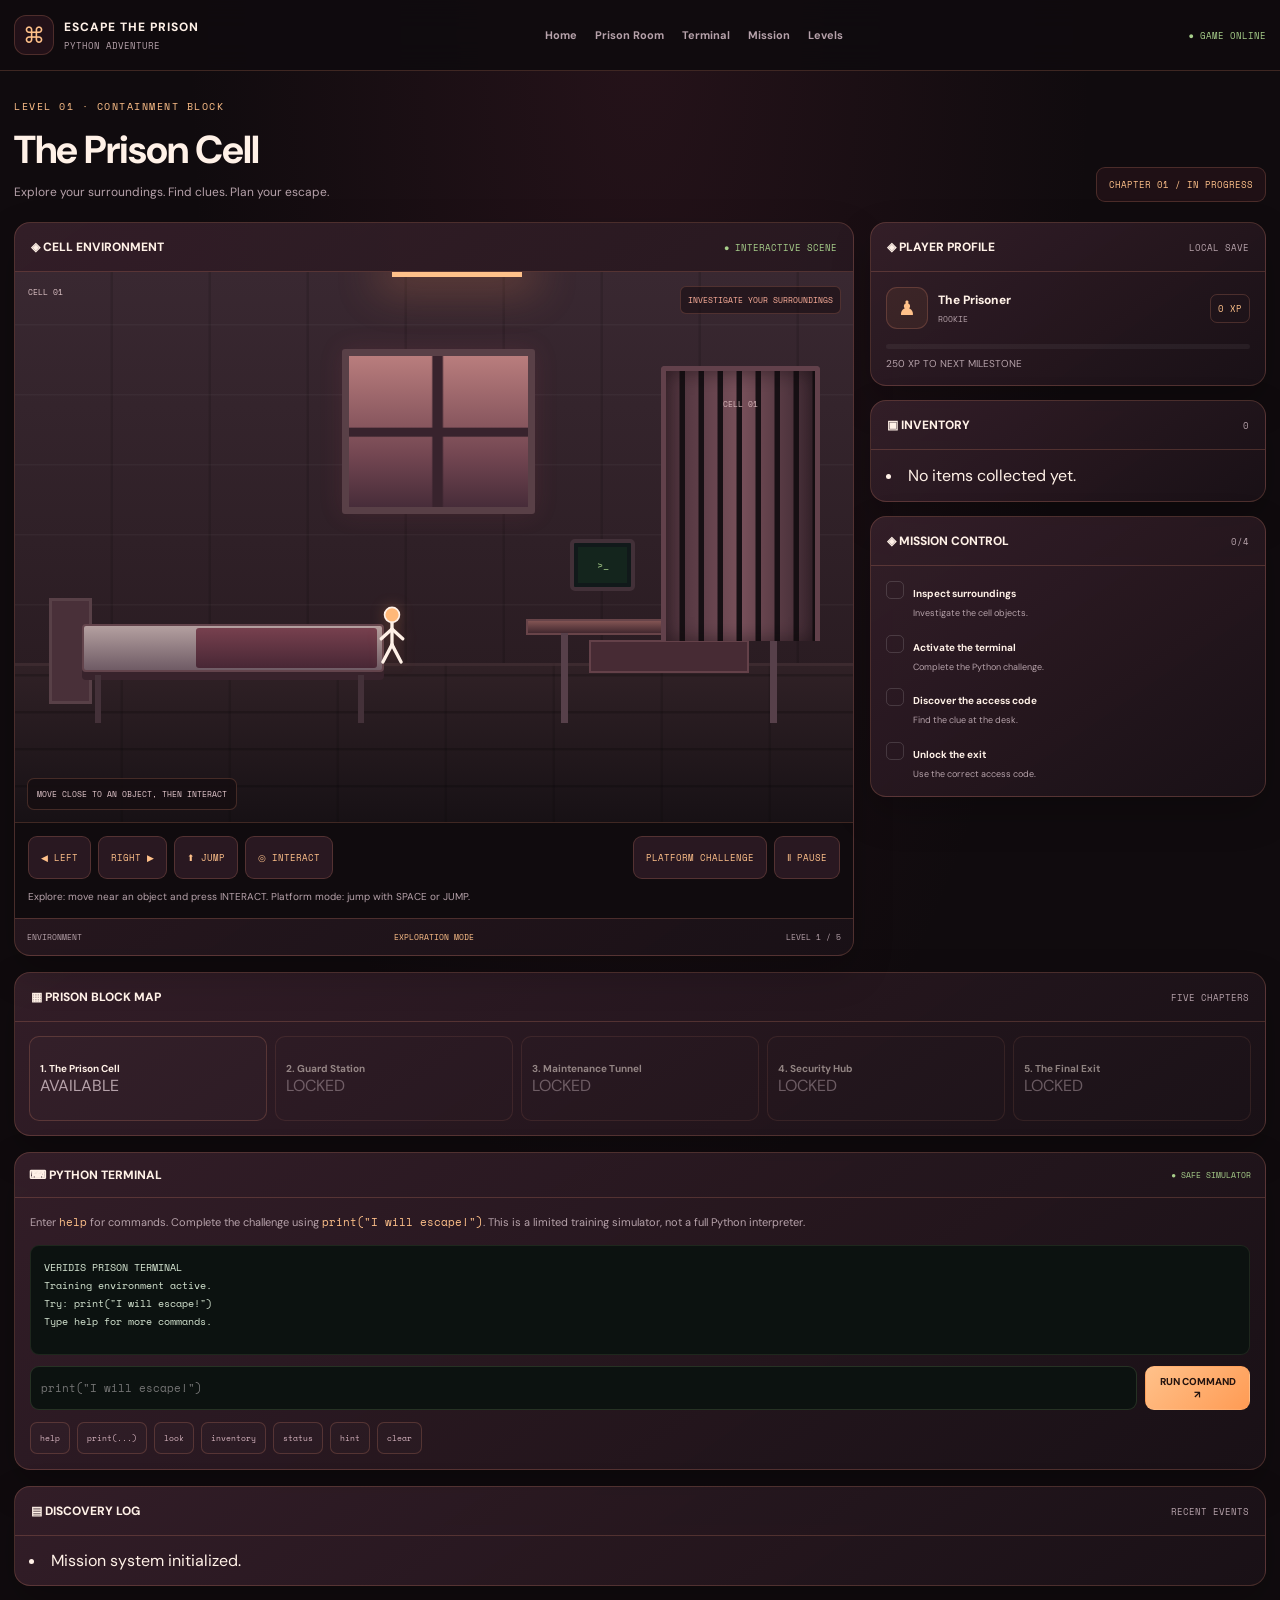
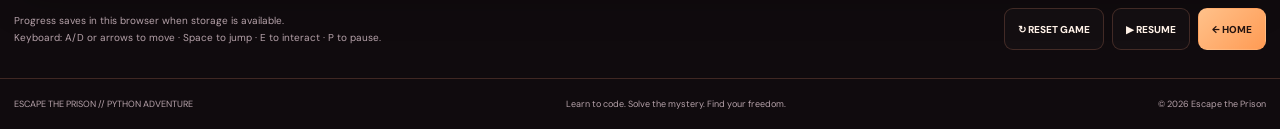
==== commit 30bb9789: "Implement prison escape game mechanics Added game logic for a prison escape simulation, including sa" ====
--- a/prison.html
+++ b/prison.html
@@ -1622,3 +1622,1134 @@
   <strong id="toastTitle">MISSION CONTROL</strong>
   <p id="toastMessage"></p>
   </div>
+  <script>
+(() => {
+  "use strict";
+
+  const SAVE_KEY = "escapePrisonCellSaveV1";
+
+  const levels = [
+    { name: "The Prison Cell", code: "4312" },
+    { name: "Guard Station", code: "2580" },
+    { name: "Maintenance Tunnel", code: "7046" },
+    { name: "Security Hub", code: "1963" },
+    { name: "The Final Exit", code: "8251" }
+  ];
+
+  const $ = id => document.getElementById(id);
+
+  const state = {
+    level: 1,
+    highestUnlocked: 1,
+    completedLevels: [],
+    xp: 0,
+    inventory: [],
+    discovered: [],
+    deskClue: false,
+    terminalComplete: false,
+    paused: false,
+    platformMode: false,
+    gameWon: false,
+    playerX: 45,
+    playerY: 0,
+    velocityY: 0,
+    grounded: true,
+    targetObject: null,
+    walkingDirection: 0
+  };
+
+  const objectPositions = {
+    window: 50,
+    bed: 24,
+    desk: 75,
+    computer: 67,
+    door: 92
+  };
+
+  const objectNames = {
+    window: "Window",
+    bed: "Bed",
+    desk: "Desk",
+    computer: "Computer",
+    door: "Exit Door"
+  };
+
+  const keys = {};
+  let animationFrame = null;
+  let lastFrame = 0;
+  let modalOpen = false;
+
+  function saveGame() {
+    try {
+      localStorage.setItem(SAVE_KEY, JSON.stringify({
+        level: state.level,
+        highestUnlocked: state.highestUnlocked,
+        completedLevels: state.completedLevels,
+        xp: state.xp,
+        inventory: state.inventory,
+        discovered: state.discovered,
+        deskClue: state.deskClue,
+        terminalComplete: state.terminalComplete,
+        gameWon: state.gameWon
+      }));
+    } catch (error) {
+      console.warn("Progress could not be saved.", error);
+    }
+  }
+
+  function loadGame() {
+    try {
+      const saved = JSON.parse(localStorage.getItem(SAVE_KEY) || "null");
+      if (!saved || typeof saved !== "object") return;
+
+      state.level = Math.max(
+        1,
+        Math.min(levels.length, Number(saved.level) || 1)
+      );
+
+      state.highestUnlocked = Math.max(
+        1,
+        Math.min(levels.length, Number(saved.highestUnlocked) || 1)
+      );
+
+      state.completedLevels = Array.isArray(saved.completedLevels)
+        ? saved.completedLevels.filter(n =>
+            Number.isInteger(n) && n >= 1 && n <= levels.length
+          )
+        : [];
+
+      state.xp = Math.max(0, Number(saved.xp) || 0);
+      state.inventory = Array.isArray(saved.inventory)
+        ? saved.inventory.filter(item => typeof item === "string")
+        : [];
+
+      state.discovered = Array.isArray(saved.discovered)
+        ? saved.discovered.filter(item => typeof item === "string")
+        : [];
+
+      state.deskClue = Boolean(saved.deskClue);
+      state.terminalComplete = Boolean(saved.terminalComplete);
+      state.gameWon = Boolean(saved.gameWon);
+
+    } catch (error) {
+      console.warn("Saved progress could not be loaded.", error);
+    }
+  }
+
+  function addLog(message) {
+    const list = $("logList");
+    if (!list) return;
+
+    const item = document.createElement("li");
+    item.textContent = message;
+    list.prepend(item);
+
+    while (list.children.length > 8) {
+      list.removeChild(list.lastElementChild);
+    }
+  }
+
+  function toast(title, message) {
+    const box = $("toast");
+    if (!box) return;
+
+    if ($("toastTitle")) $("toastTitle").textContent = title;
+    if ($("toastMessage")) $("toastMessage").textContent = message;
+
+    box.classList.add("show");
+    clearTimeout(toast.timer);
+
+    toast.timer = setTimeout(() => {
+      box.classList.remove("show");
+    }, 3200);
+  }
+
+  function awardXP(amount, reason) {
+    state.xp += amount;
+    addLog("+" + amount + " XP — " + reason);
+    toast("XP EARNED", "+" + amount + " XP · " + reason);
+    updateUI();
+    saveGame();
+  }
+
+  function addInventory(item) {
+    if (state.inventory.includes(item)) return false;
+
+    state.inventory.push(item);
+    addLog("Item collected: " + item);
+    updateUI();
+    saveGame();
+    return true;
+  }
+
+  function updateUI() {
+    const level = levels[state.level - 1];
+
+    if ($("year")) $("year").textContent = new Date().getFullYear();
+    if ($("chapterNumber")) {
+      $("chapterNumber").textContent =
+        String(state.level).padStart(2, "0");
+    }
+
+    if ($("pageTitle")) $("pageTitle").textContent = level.name;
+    if ($("pageSubtitle")) {
+      $("pageSubtitle").textContent =
+        "Explore your surroundings. Find clues. Plan your escape.";
+    }
+
+    if ($("roomNumber")) {
+      $("roomNumber").textContent =
+        "CELL " + String(state.level).padStart(2, "0");
+    }
+
+    if ($("sceneLevel")) {
+      $("sceneLevel").textContent =
+        "LEVEL " + state.level + " / " + levels.length;
+    }
+
+    if ($("xpValue")) $("xpValue").textContent = state.xp;
+
+    if ($("rankText")) {
+      $("rankText").textContent =
+        state.xp >= 250 ? "MASTER ESCAPIST" :
+        state.xp >= 100 ? "STRATEGIST" : "ROOKIE";
+    }
+
+    if ($("xpFill")) {
+      $("xpFill").style.width = Math.min(100, state.xp % 250 / 2.5) + "%";
+    }
+
+    if ($("xpNote")) {
+      $("xpNote").textContent =
+        Math.max(0, 250 - state.xp % 250) + " XP TO NEXT MILESTONE";
+    }
+
+    if ($("inventoryCount")) {
+      $("inventoryCount").textContent = state.inventory.length;
+    }
+
+    if ($("inventoryList")) {
+      const list = $("inventoryList");
+      list.replaceChildren();
+
+      if (!state.inventory.length) {
+        const empty = document.createElement("li");
+        empty.textContent = "No items collected yet.";
+        list.appendChild(empty);
+      } else {
+        state.inventory.forEach(item => {
+          const li = document.createElement("li");
+          li.textContent = item;
+          list.appendChild(li);
+        });
+      }
+    }
+
+    const tasks = [
+      ["taskInspect", state.discovered.length > 0],
+      ["taskCode", state.deskClue],
+      ["taskDesk", state.terminalComplete],
+      ["taskDoor", state.completedLevels.includes(state.level)]
+    ];
+
+    let completedTasks = 0;
+
+    tasks.forEach(([id, complete]) => {
+      const el = $(id);
+      if (!el) return;
+
+      el.classList.toggle("complete", complete);
+      if (complete) completedTasks++;
+    });
+
+    if ($("missionCount")) {
+      $("missionCount").textContent = completedTasks + "/" + tasks.length;
+    }
+
+    if ($("levelStatus")) {
+      $("levelStatus").textContent =
+        state.completedLevels.includes(state.level)
+          ? "COMPLETED"
+          : "IN PROGRESS";
+    }
+
+    if ($("roomWarning")) {
+      $("roomWarning").textContent = state.gameWon
+        ? "ESCAPE SUCCESSFUL"
+        : "INVESTIGATE YOUR SURROUNDINGS";
+    }
+
+    if ($("sceneStatus")) {
+      $("sceneStatus").textContent = state.paused
+        ? "PAUSED"
+        : state.platformMode ? "PLATFORM MODE" : "EXPLORATION MODE";
+    }
+
+    renderLevels();
+    updatePlayerPosition();
+  }
+
+  function renderLevels() {
+    const grid = $("levelGrid");
+    if (!grid) return;
+
+    grid.replaceChildren();
+
+    levels.forEach((level, index) => {
+      const number = index + 1;
+      const unlocked = number <= state.highestUnlocked;
+      const completed = state.completedLevels.includes(number);
+
+      const button = document.createElement("button");
+      button.type = "button";
+      button.className = "level-card";
+      button.disabled = !unlocked;
+
+      const title = document.createElement("strong");
+      title.textContent = number + ". " + level.name;
+
+      const status = document.createElement("span");
+      status.textContent = completed
+        ? "COMPLETED"
+        : unlocked ? "AVAILABLE" : "LOCKED";
+
+      button.append(title, status);
+
+      button.addEventListener("click", () => {
+        if (!unlocked) return;
+
+        state.level = number;
+        state.playerX = 45;
+        state.playerY = 0;
+        state.velocityY = 0;
+        state.grounded = true;
+        state.targetObject = null;
+        state.platformMode = false;
+        state.gameWon = completed;
+        updateUI();
+        saveGame();
+
+        toast("LEVEL LOADED", level.name);
+        addLog("Entered " + level.name + ".");
+      });
+
+      grid.appendChild(button);
+    });
+  }
+
+  function updatePlayerPosition() {
+    const player = $("stickman");
+    if (!player) return;
+
+    player.style.left = state.playerX + "%";
+
+    if (state.platformMode) {
+      player.style.bottom = "27%";
+      player.style.transform =
+        "translateX(-50%) translateY(" + (-state.playerY) + "px)";
+    } else {
+      player.style.bottom = "27%";
+      player.style.transform = "translateX(-50%)";
+    }
+  }
+
+  function setPrompt(message) {
+    if ($("interactionPrompt")) {
+      $("interactionPrompt").textContent = message;
+    }
+  }
+
+  function nearestObject() {
+    if (!state.targetObject) return null;
+
+    const distance = Math.abs(
+      state.playerX - objectPositions[state.targetObject]
+    );
+
+    return distance <= 10 ? state.targetObject : null;
+  }
+
+  function updateInteractionPrompt() {
+    if (state.platformMode) {
+      setPrompt("PLATFORM MODE · MOVE AND JUMP");
+      return;
+    }
+
+    if (!state.targetObject) {
+      setPrompt("Tap an object to investigate");
+      return;
+    }
+
+    const nearby = nearestObject();
+
+    if (nearby) {
+      setPrompt("INTERACT · " + objectNames[nearby].toUpperCase());
+    } else {
+      setPrompt("MOVING TO " +
+        objectNames[state.targetObject].toUpperCase() + "…");
+    }
+  }
+
+  function showModal(title, description, buttons) {
+    const backdrop = $("modalBackdrop");
+    if (!backdrop) {
+      toast(title, description);
+      return;
+    }
+
+    modalOpen = true;
+
+    if ($("modalTitle")) $("modalTitle").textContent = title;
+    if ($("modalDescription")) {
+      $("modalDescription").textContent = description;
+    }
+
+    const content = $("modalContent");
+    if (content) content.replaceChildren();
+
+    const feedback = $("modalFeedback");
+    if (feedback) feedback.textContent = "";
+
+    const actions = $("modalActions");
+    if (actions) {
+      actions.replaceChildren();
+
+      (buttons || [{ label: "CLOSE", action: closeModal }])
+        .forEach(buttonInfo => {
+          const button = document.createElement("button");
+          button.type = "button";
+          button.textContent = buttonInfo.label;
+          button.addEventListener("click", buttonInfo.action);
+          actions.appendChild(button);
+        });
+    }
+
+    backdrop.classList.add("open");
+    backdrop.setAttribute("aria-hidden", "false");
+  }
+
+  function closeModal() {
+    modalOpen = false;
+
+    const backdrop = $("modalBackdrop");
+    if (!backdrop) return;
+
+    backdrop.classList.remove("open");
+    backdrop.setAttribute("aria-hidden", "true");
+  }
+
+  function investigate(object) {
+    if (state.paused || state.platformMode) return;
+
+    const nearby = nearestObject();
+
+    if (nearby !== object) {
+      state.targetObject = object;
+      state.walkingDirection =
+        Math.sign(objectPositions[object] - state.playerX);
+
+      updateInteractionPrompt();
+      toast("MOVING", "Approaching " + objectNames[object] + ".");
+      return;
+    }
+
+    state.targetObject = object;
+    openObject(object);
+  }
+
+  function openObject(object) {
+    switch (object) {
+      case "window":
+        if (!state.discovered.includes("window")) {
+          state.discovered.push("window");
+          addInventory("Bent Wire");
+          awardXP(10, "Window inspected");
+        }
+
+        showModal(
+          "THE WINDOW",
+          "One metal bar is loose. You might be able to use a small tool later, but the window is too high to escape through.",
+          [{ label: "BACK TO CELL", action: closeModal }]
+        );
+        break;
+
+      case "bed":
+        if (!state.discovered.includes("bed")) {
+          state.discovered.push("bed");
+          awardXP(10, "Bed searched");
+        }
+
+        showModal(
+          "UNDER THE BED",
+          "You discover a torn note: “The desk holds the access code. The terminal may reveal another clue.”",
+          [{ label: "KEEP SEARCHING", action: closeModal }]
+        );
+        break;
+
+      case "desk":
+        if (!state.discovered.includes("desk")) {
+          state.discovered.push("desk");
+          state.deskClue = true;
+          addInventory("Access Code Note");
+          awardXP(20, "Desk clue discovered");
+        }
+
+        showModal(
+          "THE DESK",
+          "A folded note contains the access code: " +
+            levels[state.level - 1].code +
+            ". Remember it for the exit door.",
+          [{ label: "TAKE NOTE", action: closeModal }]
+        );
+        break;
+
+      case "computer":
+        showModal(
+          "THE TERMINAL",
+          "A training terminal is available. Open the terminal panel and complete its simple Python-style challenge.",
+          [
+            {
+              label: "GO TO TERMINAL",
+              action: () => {
+                closeModal();
+                if ($("terminalInput")) $("terminalInput").focus();
+
+                if ($("terminalOutput")) {
+                  $("terminalOutput").textContent +=
+                    "\nTerminal ready. Type help for available commands.\n";
+                }
+
+                const terminal = $("terminalForm");
+                if (terminal) {
+                  terminal.scrollIntoView({
+                    behavior: "smooth",
+                    block: "center"
+                  });
+                }
+              }
+            },
+            { label: "CLOSE", action: closeModal }
+          ]
+        );
+        break;
+
+      case "door":
+        if (!state.deskClue) {
+          showModal(
+            "LOCKED EXIT",
+            "The door requires a code. Search the desk before trying to escape.",
+            [{ label: "UNDERSTOOD", action: closeModal }]
+          );
+          return;
+        }
+
+        showModal(
+          "EXIT SECURITY",
+          "Enter the four-digit code you found on the desk.",
+          [
+            {
+              label: "ENTER CODE",
+              action: () => {
+                closeModal();
+                askForCode();
+              }
+            },
+            { label: "CANCEL", action: closeModal }
+          ]
+        );
+        break;
+    }
+
+    updateUI();
+    saveGame();
+  }
+
+  function askForCode() {
+    const wrapper = $("modalContent");
+    const actions = $("modalActions");
+
+    showModal(
+      "ACCESS CODE",
+      "Use the code from the desk note.",
+      []
+    );
+
+    const input = document.createElement("input");
+    input.type = "text";
+    input.inputMode = "numeric";
+    input.maxLength = 4;
+    input.placeholder = "4-digit code";
+    input.autocomplete = "off";
+    input.setAttribute("aria-label", "Four-digit access code");
+
+    if (wrapper) wrapper.appendChild(input);
+
+    const message = document.createElement("p");
+    message.textContent = "";
+    if (wrapper) wrapper.appendChild(message);
+
+    if (actions) {
+      const submit = document.createElement("button");
+      submit.type = "button";
+      submit.textContent = "UNLOCK";
+
+      submit.addEventListener("click", () => {
+        if (input.value.trim() !== levels[state.level - 1].code) {
+          message.textContent = "That code is incorrect. Check your note.";
+          return;
+        }
+
+        if (!state.terminalComplete) {
+          message.textContent =
+            "Code accepted, but the terminal challenge must also be completed.";
+          return;
+        }
+
+        closeModal();
+        completeLevel();
+      });
+
+      const cancel = document.createElement("button");
+      cancel.type = "button";
+      cancel.textContent = "CANCEL";
+      cancel.addEventListener("click", closeModal);
+
+      actions.append(submit, cancel);
+    }
+
+    input.focus();
+  }
+
+  function completeLevel() {
+    const current = state.level;
+
+    if (!state.completedLevels.includes(current)) {
+      state.completedLevels.push(current);
+      awardXP(50, "Escape route completed");
+    }
+
+    state.gameWon = true;
+
+    if (current < levels.length) {
+      state.highestUnlocked = Math.max(
+        state.highestUnlocked,
+        current + 1
+      );
+    }
+
+    updateUI();
+    saveGame();
+    addLog("Completed " + levels[current - 1].name + ".");
+
+    const buttons = [];
+
+    if (current < levels.length) {
+      buttons.push({
+        label: "NEXT LEVEL",
+        action: () => {
+          closeModal();
+          state.level = current + 1;
+          state.playerX = 45;
+          state.playerY = 0;
+          state.velocityY = 0;
+          state.grounded = true;
+          state.targetObject = null;
+          state.platformMode = false;
+          state.gameWon = false;
+          updateUI();
+          saveGame();
+          toast("NEW CHAPTER", levels[state.level - 1].name);
+        }
+      });
+    } else {
+      buttons.push({
+        label: "PLAY AGAIN",
+        action: () => {
+          closeModal();
+          state.level = 1;
+          state.playerX = 45;
+          state.playerY = 0;
+          state.velocityY = 0;
+          state.grounded = true;
+          state.targetObject = null;
+          state.platformMode = false;
+          state.gameWon = false;
+          updateUI();
+          saveGame();
+        }
+      });
+    }
+
+    buttons.push({ label: "CLOSE", action: closeModal });
+
+    showModal(
+      "ESCAPE SUCCESSFUL!",
+      current < levels.length
+        ? "You solved the challenge and escaped this area. The next chapter is now unlocked."
+        : "You completed all five chapters. You are officially a master escapist!",
+      buttons
+    );
+  }
+
+  function terminalPrint(text) {
+    const output = $("terminalOutput");
+    if (!output) return;
+
+    output.textContent += text + "\n";
+    output.scrollTop = output.scrollHeight;
+  }
+
+  function runTerminalCommand(command) {
+    const raw = command.trim();
+    if (!raw) return;
+
+    terminalPrint("> " + raw);
+
+    const normalized = raw
+      .replace(/\s+/g, " ")
+      .trim()
+      .toLowerCase();
+
+    if (normalized === "help") {
+      terminalPrint(
+        "Available commands: help, look, inventory, status, hint, clear"
+      );
+      terminalPrint(
+        'Challenge: print("I will escape!")'
+      );
+      return;
+    }
+
+    if (normalized === "look") {
+      terminalPrint(
+        "You see a window, bed, desk, computer terminal, and locked door."
+      );
+      return;
+    }
+
+    if (normalized === "inventory") {
+      terminalPrint(
+        state.inventory.length
+          ? "Inventory: " + state.inventory.join(", ")
+          : "Your inventory is empty."
+      );
+      return;
+    }
+
+    if (normalized === "status") {
+      terminalPrint(
+        "Level: " + state.level +
+        " | XP: " + state.xp +
+        " | Desk clue: " + (state.deskClue ? "found" : "missing") +
+        " | Challenge: " + (state.terminalComplete ? "complete" : "incomplete")
+      );
+      return;
+    }
+
+    if (normalized === "hint") {
+      terminalPrint(
+        "Hint: inspect the desk for the code, then complete the print challenge."
+      );
+      return;
+    }
+
+    if (normalized === "clear") {
+      const output = $("terminalOutput");
+      if (output) {
+        output.textContent = "VERIDIS PRISON TERMINAL\nType help for commands.\n";
+      }
+      return;
+    }
+
+    const isChallenge =
+      /^print\s*\(\s*(['"])i will escape!\1\s*\)\s*;?$/.test(raw);
+
+    if (isChallenge) {
+      terminalPrint("I will escape!");
+
+      if (!state.terminalComplete) {
+        state.terminalComplete = true;
+        awardXP(50, "Terminal challenge completed");
+        terminalPrint("CHALLENGE COMPLETE. Return to the exit door.");
+      } else {
+        terminalPrint("Challenge already completed.");
+      }
+
+      updateUI();
+      saveGame();
+      return;
+    }
+
+    terminalPrint(
+      "Command not recognised. Type help to see the available commands."
+    );
+  }
+
+  function bindEvents() {
+    document.querySelectorAll("[data-object]").forEach(button => {
+      button.addEventListener("click", () => {
+        const object = button.dataset.object;
+        if (!objectPositions.hasOwnProperty(object)) return;
+
+        state.targetObject = object;
+
+        if (state.platformMode) {
+          toast("PLATFORM MODE", "Switch back to exploration to inspect objects.");
+          return;
+        }
+
+        investigate(object);
+      });
+    });
+
+    const interactButton = $("interactButton");
+    if (interactButton) {
+      interactButton.addEventListener("click", () => {
+        if (!state.targetObject) {
+          toast("NO TARGET", "Tap an object in the room first.");
+          return;
+        }
+
+        const nearby = nearestObject();
+
+        if (nearby) {
+          openObject(nearby);
+        } else {
+          state.walkingDirection = Math.sign(
+            objectPositions[state.targetObject] - state.playerX
+          );
+          toast("TOO FAR AWAY", "Moving closer to the selected object.");
+        }
+      });
+    }
+
+    const left = $("moveLeft");
+    const right = $("moveRight");
+
+    function hold(button, direction) {
+      if (!button) return;
+
+      button.addEventListener("pointerdown", event => {
+        event.preventDefault();
+        keys[direction] = true;
+      });
+
+      ["pointerup", "pointercancel", "pointerleave"].forEach(type => {
+        button.addEventListener(type, () => {
+          keys[direction] = false;
+        });
+      });
+    }
+
+    hold(left, "left");
+    hold(right, "right");
+
+    const jump = $("jumpButton");
+    if (jump) {
+      jump.addEventListener("click", jumpPlayer);
+    }
+
+    const mode = $("modeButton");
+    if (mode) {
+      mode.addEventListener("click", () => {
+        state.platformMode = !state.platformMode;
+        state.targetObject = null;
+        state.walkingDirection = 0;
+        state.playerY = 0;
+        state.velocityY = 0;
+        state.grounded = true;
+
+        if ($("modeButton")) {
+          $("modeButton").textContent = state.platformMode
+            ? "EXPLORATION MODE"
+            : "PLATFORM CHALLENGE";
+        }
+
+        updateInteractionPrompt();
+        updateUI();
+
+        toast(
+          state.platformMode ? "PLATFORM CHALLENGE" : "EXPLORATION MODE",
+          state.platformMode
+            ? "Move with the left/right controls and jump toward the exit."
+            : "Tap objects to investigate the room."
+        );
+      });
+    }
+
+    const pause = $("pauseButton");
+    if (pause) {
+      pause.addEventListener("click", togglePause);
+    }
+
+    const resume = $("resumeButton");
+    if (resume) {
+      resume.addEventListener("click", togglePause);
+    }
+
+    const close = $("closeModal");
+    if (close) close.addEventListener("click", closeModal);
+
+    const backdrop = $("modalBackdrop");
+    if (backdrop) {
+      backdrop.addEventListener("click", event => {
+        if (event.target === backdrop) closeModal();
+      });
+    }
+
+    const terminalForm = $("terminalForm");
+    if (terminalForm) {
+      terminalForm.addEventListener("submit", event => {
+        event.preventDefault();
+
+        const input = $("terminalInput");
+        if (!input) return;
+
+        runTerminalCommand(input.value);
+        input.value = "";
+      });
+    }
+
+    document.querySelectorAll("[data-command]").forEach(button => {
+      button.addEventListener("click", () => {
+        const command = button.dataset.command || "";
+        if (command) runTerminalCommand(command);
+      });
+    });
+
+    const reset = $("resetButton");
+    if (reset) {
+      reset.addEventListener("click", () => {
+        if (!window.confirm("Reset all saved Escape the Prison progress?")) {
+          return;
+        }
+
+        localStorage.removeItem(SAVE_KEY);
+        window.location.reload();
+      });
+    }
+
+    document.addEventListener("keydown", event => {
+      const active = document.activeElement;
+      const typing = active &&
+        (active.tagName === "INPUT" ||
+         active.tagName === "TEXTAREA" ||
+         active.isContentEditable);
+
+      if (typing) return;
+
+      if (event.key === "Escape" && modalOpen) {
+        closeModal();
+        return;
+      }
+
+      if (event.key.toLowerCase() === "p") {
+        togglePause();
+        return;
+      }
+
+      if (modalOpen || state.paused) return;
+
+      if (event.key === "ArrowLeft" || event.key.toLowerCase() === "a") {
+        keys.left = true;
+        event.preventDefault();
+      }
+
+      if (event.key === "ArrowRight" || event.key.toLowerCase() === "d") {
+        keys.right = true;
+        event.preventDefault();
+      }
+
+      if (event.code === "Space") {
+        jumpPlayer();
+        event.preventDefault();
+      }
+
+      if (event.key.toLowerCase() === "e") {
+        if (state.targetObject && nearestObject()) {
+          openObject(state.targetObject);
+        } else {
+          toast("SELECT AN OBJECT", "Tap an object before interacting.");
+        }
+      }
+    });
+
+    document.addEventListener("keyup", event => {
+      if (
+        event.key === "ArrowLeft" ||
+        event.key.toLowerCase() === "a"
+      ) keys.left = false;
+
+      if (
+        event.key === "ArrowRight" ||
+        event.key.toLowerCase() === "d"
+      ) keys.right = false;
+    });
+
+    window.addEventListener("blur", () => {
+      keys.left = false;
+      keys.right = false;
+    });
+  }
+
+  function jumpPlayer() {
+    if (state.paused || !state.platformMode || !state.grounded) return;
+
+    state.velocityY = 520;
+    state.grounded = false;
+  }
+
+  function togglePause() {
+    state.paused = !state.paused;
+
+    const overlay = $("pauseOverlay");
+    if (overlay) {
+      overlay.classList.toggle("show", state.paused);
+    }
+
+    if ($("pauseButton")) {
+      $("pauseButton").textContent = state.paused ? "RESUME" : "PAUSE";
+    }
+
+    if ($("sceneStatus")) {
+      $("sceneStatus").textContent = state.paused
+        ? "PAUSED"
+        : state.platformMode ? "PLATFORM MODE" : "EXPLORATION MODE";
+    }
+
+    if (state.paused) {
+      keys.left = false;
+      keys.right = false;
+    }
+  }
+
+  function gameLoop(timestamp) {
+    const dt = Math.min((timestamp - (lastFrame || timestamp)) / 1000, 0.035);
+    lastFrame = timestamp;
+
+    if (!state.paused && !modalOpen) {
+      let direction = 0;
+
+      if (keys.left) direction -= 1;
+      if (keys.right) direction += 1;
+
+      if (!state.platformMode && state.targetObject) {
+        if (!nearestObject()) {
+          direction = Math.sign(
+            objectPositions[state.targetObject] - state.playerX
+          );
+        } else {
+          direction = 0;
+        }
+      }
+
+      state.playerX += direction * 35 * dt;
+      state.playerX = Math.max(4, Math.min(96, state.playerX));
+
+      if (state.platformMode) {
+        if (!state.grounded) {
+          const oldY = state.playerY;
+          state.velocityY -= 1100 * dt;
+          state.playerY += state.velocityY * dt;
+
+          if (state.playerY <= 0) {
+            state.playerY = 0;
+            state.velocityY = 0;
+            state.grounded = true;
+          }
+
+          const room = $("gameRoom");
+
+          if (room && state.velocityY < 0 && oldY > 0) {
+            const playerHeight = room.clientHeight;
+            const platformElements = [
+              $("platform1"),
+              $("platform2"),
+              $("platformExit")
+            ].filter(Boolean);
+
+            platformElements.forEach(platform => {
+              const roomRect = room.getBoundingClientRect();
+              const rect = platform.getBoundingClientRect();
+              const platformHeight =
+                roomRect.bottom - rect.bottom - roomRect.height * 0.27;
+
+              const playerAtPlatform =
+                Math.abs(state.playerX - (
+                  ((rect.left + rect.right) / 2 - roomRect.left) /
+                  roomRect.width * 100
+                )) < 9;
+
+              if (
+                playerAtPlatform &&
+                oldY >= platformHeight &&
+                state.playerY <= platformHeight &&
+                platformHeight > 0
+              ) {
+                state.playerY = platformHeight;
+                state.velocityY = 0;
+                state.grounded = true;
+              }
+            });
+
+            if (state.playerY > playerHeight) {
+              state.playerY = playerHeight;
+            }
+          }
+        }
+
+        if (state.playerX >= 89) {
+          if (state.playerY >= 35) {
+            toast("EXIT REACHED", "Return to exploration to unlock the door.");
+            state.playerX = 84;
+          } else {
+            toast("JUMP HIGHER", "Use the platforms to reach the exit.");
+            state.playerX = 84;
+          }
+        }
+      }
+
+      updatePlayerPosition();
+      updateInteractionPrompt();
+    }
+
+    animationFrame = requestAnimationFrame(gameLoop);
+  }
+
+  function initialise() {
+    loadGame();
+    bindEvents();
+
+    if ($("terminalOutput")) {
+      $("terminalOutput").textContent =
+        "VERIDIS PRISON TERMINAL\n" +
+        "Training environment active.\n" +
+        'Try: print("I will escape!")\n' +
+        "Type help for more commands.\n";
+    }
+
+    if ($("modeButton")) {
+      $("modeButton").textContent = "PLATFORM CHALLENGE";
+    }
+
+    addLog("Mission system initialized.");
+    updateUI();
+    updateInteractionPrompt();
+
+    if (animationFrame !== null) {
+      cancelAnimationFrame(animationFrame);
+    }
+
+    animationFrame = requestAnimationFrame(gameLoop);
+  }
+
+  if (document.readyState === "loading") {
+    document.addEventListener("DOMContentLoaded", initialise);
+  } else {
+    initialise();
+  }
+})();
+</script>
+
+</body>
+  </html>
